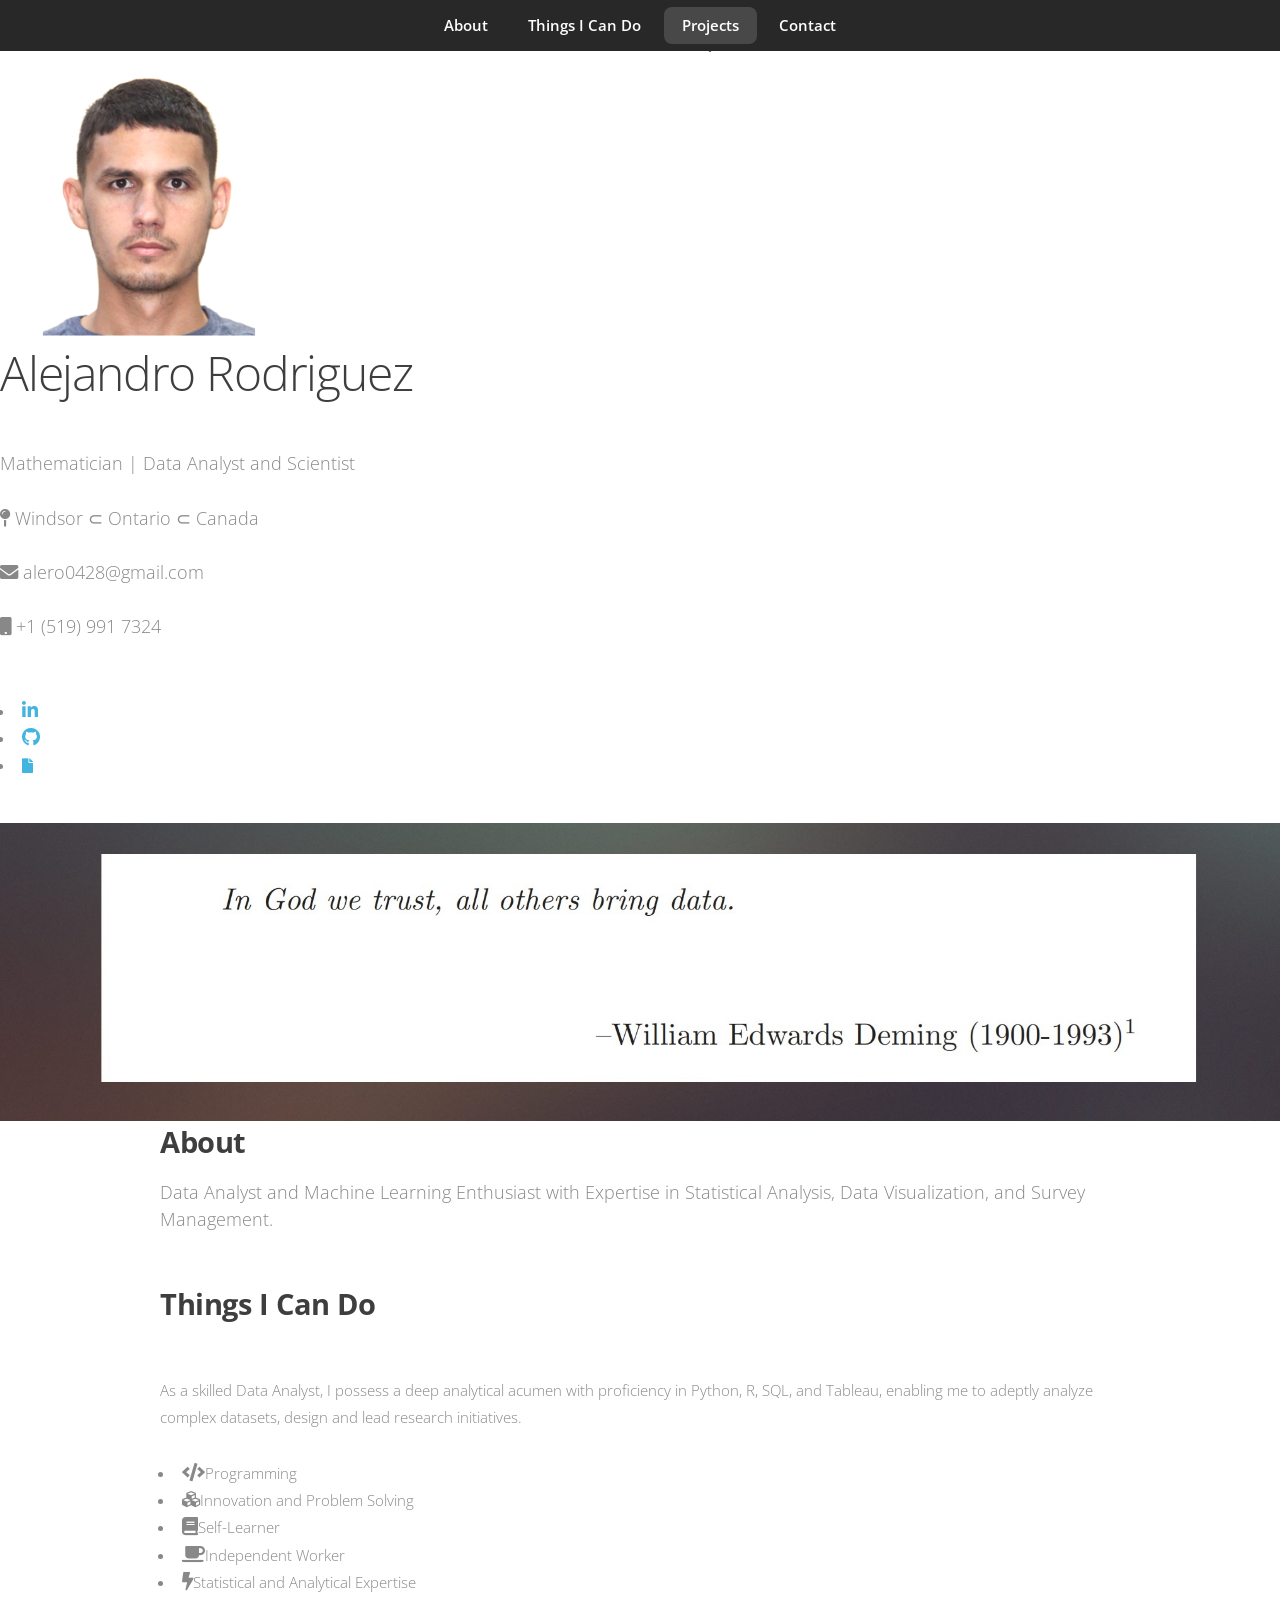
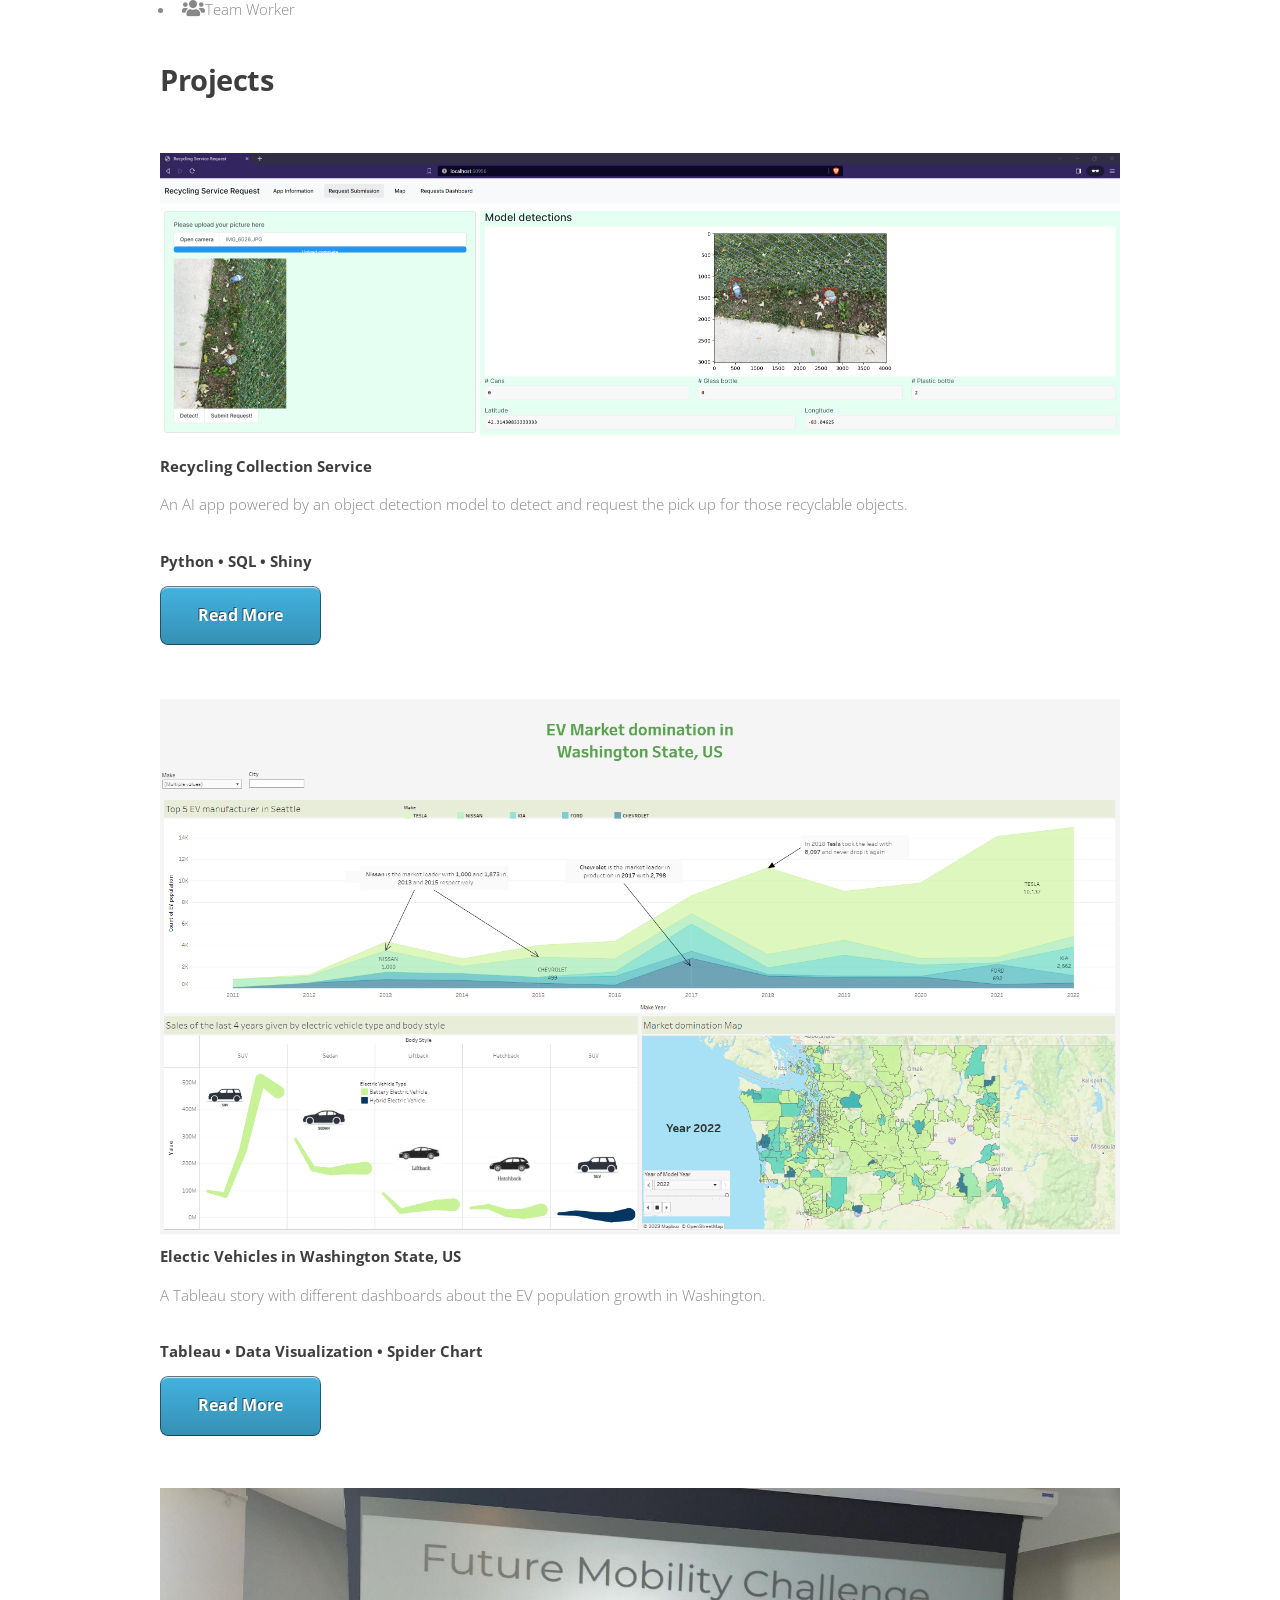
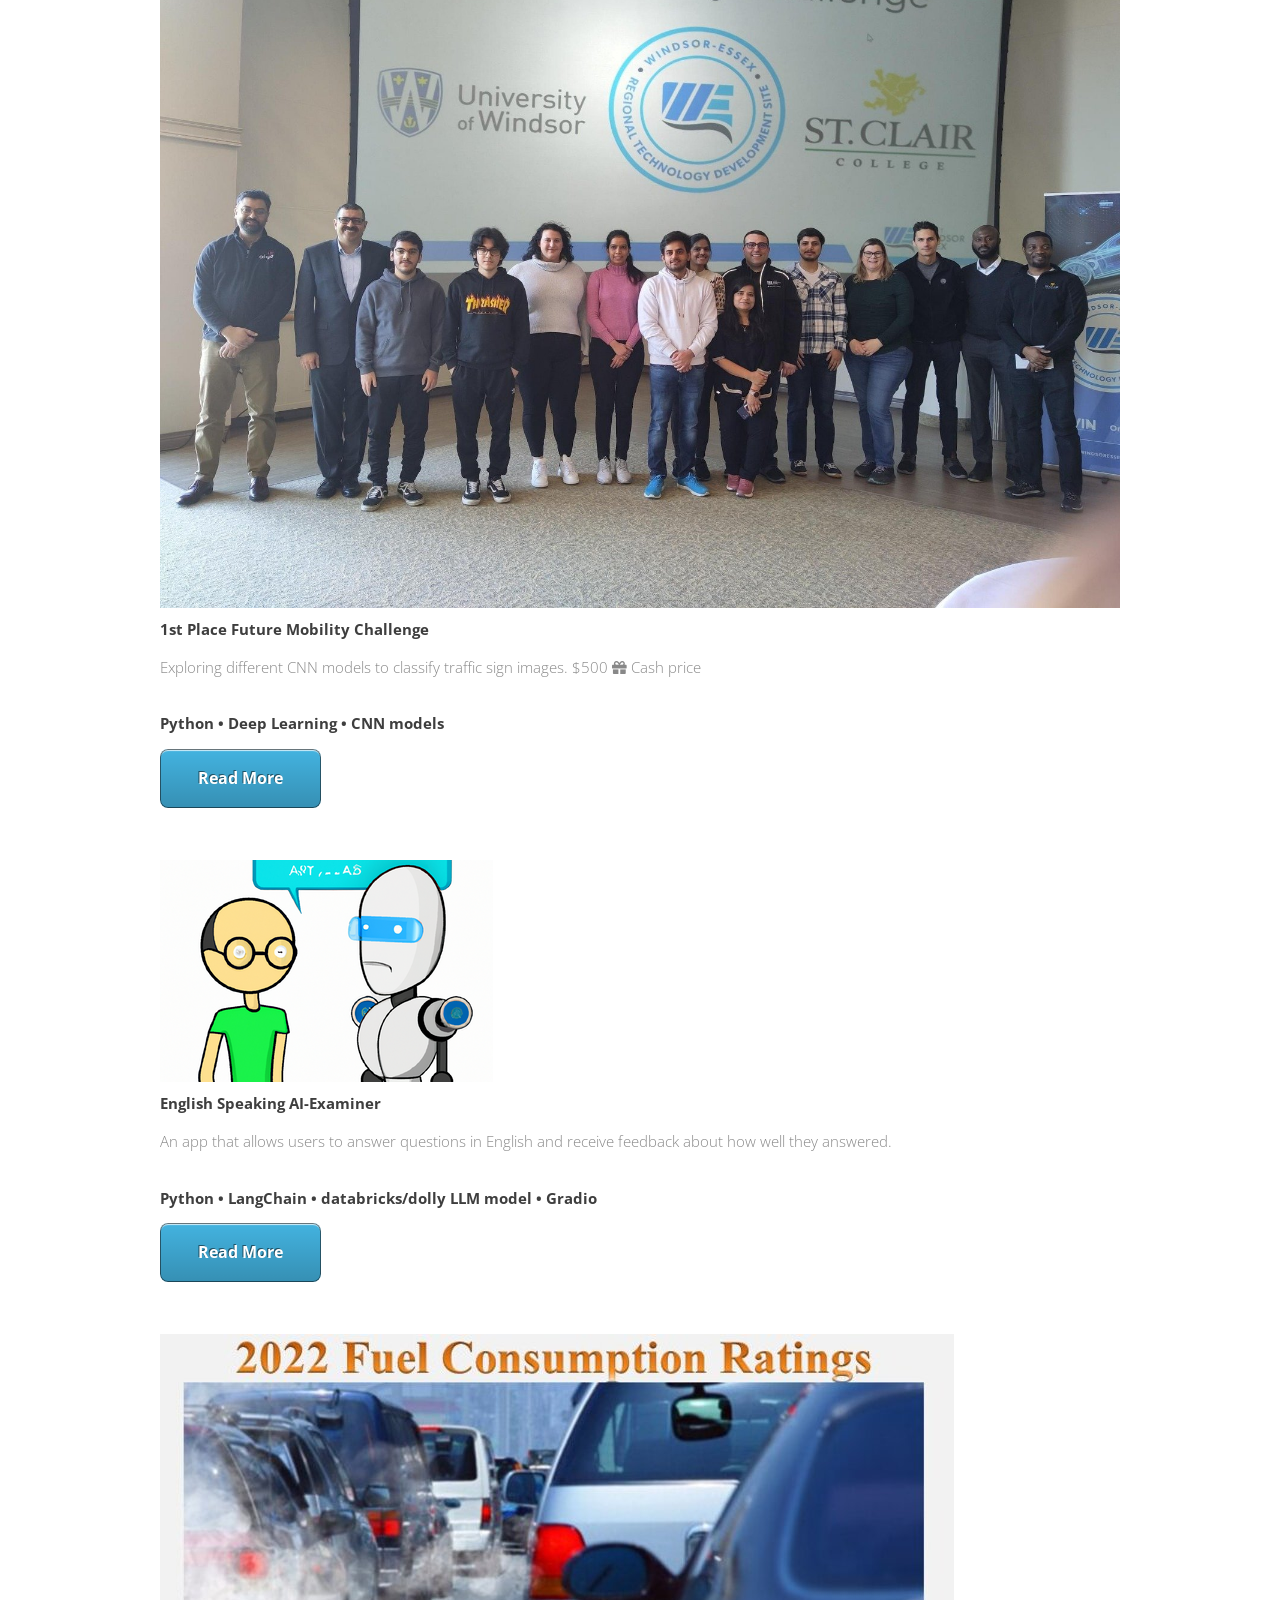
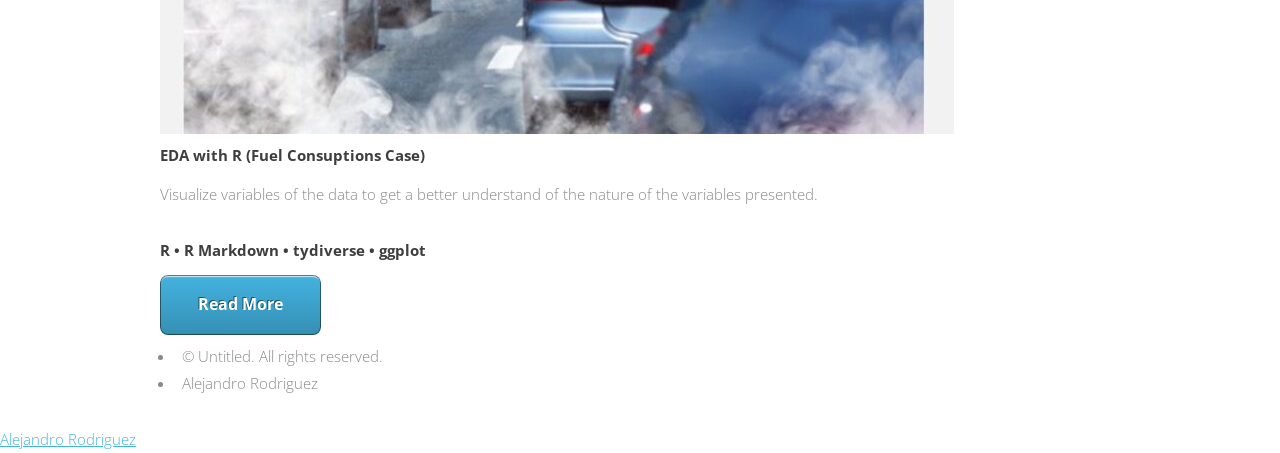
==== index.html @ 92535f0f "project description" ====
<!DOCTYPE HTML>
<!--
	Read Only by HTML5 UP
	html5up.net | @ajlkn
	Free for personal and commercial use under the CCA 3.0 license (html5up.net/license)
-->
<html>
	<head>
		<title>Alejandro Rodriguez Portfolio</title>
		<meta charset="utf-8" />
		<meta name="viewport" content="width=device-width, initial-scale=1, user-scalable=no" />
		<link rel="stylesheet" href="assets/css/main.css" />
	</head>
	<body class="is-preload">

		<!-- Header -->
			<section id="header">
				<header>
					<span class="image avatar"><img src="images/ARO.jpg" alt="" /></span>
					<h1 id="logo"><a href="#">Alejandro Rodriguez</a></h1>
					<p> <br >Mathematician | Data Analyst and Scientist<br /> </p>
					<p> <br > <i class="fa fa-map-pin" ></i> Windsor ⊂ Ontario ⊂ Canada<br /> </p>
					<p> <br > <i class="fa fa-envelope" ></i> alero0428@gmail.com<br /> </p>
					<p> <br > <i class="fa fa-mobile" ></i> +1 (519) 991 7324<br /> </p>
					



				</header>
				<nav id="nav">
					<ul>
						<li><a href="#one" class="active">About</a></li>
						<li><a href="#two">Things I Can Do</a></li>
						<li><a href="#three">Projects</a></li>
						<li><a href="#four">Contact</a></li>
					</ul>
				</nav>
				<footer>
					<ul class="icons">
						
						<li><a href="https://www.linkedin.com/in/alejandro-rodriguez-orama-3a2b24155/" target= "_blank" class="icon brands fa-linkedin-in"><span class="label">LinkedIn</span></a></li>
						<li><a href="https://github.com/arol9204" target= "_blank" class="icon brands fa-github"><span class="label">Github</span></a></li>
						<li><a href="images/Resume Alejandro Rodriguez.pdf" target= "_blank" class="fa fa-file"><span class="label"></span></a></li>
						
						
					</ul>
				</footer>
			</section>

		<!-- Wrapper -->
			<div id="wrapper">

				<!-- Main -->
					<div id="main">

						<!-- One -->
							<section id="one">
								<div class="image main" data-position="center">
									<img src="images/banner.jpg" alt="" />
								</div>
								<div class="container">
									<header class="major">
										<h2>About</h2>
										<p>Data Analyst and Machine Learning Enthusiast with Expertise in Statistical Analysis, Data Visualization, and Survey Management.</p>
									</header>
									
								</div>
							</section>

						<!-- Two -->
							<section id="two">
								<div class="container">
									<header class="major">
									<h2>Things I Can Do</h2>
									</header>
									<p>As a skilled Data Analyst, I possess a deep analytical acumen with proficiency in Python, R, SQL, and Tableau, enabling me to adeptly analyze complex datasets, design and lead research initiatives.</p>
									<ul class="feature-icons">
										<li class="icon solid fa-code">Programming</li>
										<li class="icon solid fa-cubes">Innovation and Problem Solving</li>
										<li class="icon solid fa-book">Self-Learner</li>
										<li class="icon solid fa-coffee">Independent Worker</li>
										<li class="icon solid fa-bolt">Statistical and Analytical Expertise</li>
										<li class="icon solid fa-users">Team Worker</li>
									</ul>
								</div>
							</section>

						<!-- Three -->
							<section id="three">
								<div class="container">
									<header class="major">
									<h2>Projects</h2>
									</header>


									<div class="features">
										
										<!-- Project 1 -->
										<article>
											<a href="#" class="image"><img src="images/UI Tab 1.png" alt="" /></a>
											<div class="inner">
												<h4><a href="project_details_rs.html"  target= "_blank">Recycling Collection Service</a></h4>
												<p>An AI app powered by an object detection model to detect and request the pick up for those recyclable objects.</p>
												<h5>Python • SQL • Shiny</h5>	
												
												<a href="project_details_rs.html" class="button primary">Read More</a>
											</div>
										</article>

										<!-- Project 2 -->
										<article>
											<a href="#" class="image"><img src="images/tableaustory.png" alt="" /></a>
											<div class="inner">
												<h4><a href="project_details_EV.html" target= "_blank"> Electic Vehicles in Washington State, US</a></h4>
												<p>A Tableau story with different dashboards about the EV population growth in Washington.</p>
												<h5>Tableau • Data Visualization • Spider Chart</h5>	
												<a href="project_details_EV.html" class="button primary">Read More</a>
											</div>
										</article>


										<!-- Project 3 -->
										<article>
											<a href="#" class="image"><img src="images/Future Mobility Challenge 2023.jpeg" alt="" /></a>
											<div class="inner">
												<h4><a href="project_details_CTS.html"  target= "_blank">1st Place Future Mobility Challenge</a></h4>
												<p>Exploring different CNN models to classify traffic sign images. $500 <i class="fa fa-gift"></i> Cash price  </p>
												<h5>Python • Deep Learning • CNN models</h5>	
												<a href="project_details_CTS.html" class="button primary">Read More</a>
											</div>
										</article>

										<!-- Project 4 -->
										<article>
											<a href="#" class="image"><img src="images/English Speaking AI-examiner.png" alt="" /></a>
											<div class="inner">
												<h4><a href="project_details_ESAI.html"  target= "_blank">English Speaking AI-Examiner</a></h4>
												<p>An app that allows users to answer questions in English and receive feedback about how well they answered.</p>
												<h5>Python • LangChain • databricks/dolly LLM model • Gradio</h5>	
												<a href="project_details_ESAI.html" class="button primary">Read More</a>
											</div>
										</article>

										<!-- Project 5 -->
										<article>
											<a href="#" class="image"><img src="images/Fuel_consumption_dataset-cover.jpg" alt="" /></a>
											<div class="inner">
												<h4><a href="Project1.html"  target= "_blank">EDA with R (Fuel Consuptions Case)</a></h4>
												<p>Visualize variables of the data to get a better understand of the nature of the variables presented.</p>
												<h5>R • R Markdown • tydiverse • ggplot</h5>	
												<a href="Project1.html" class="button primary">Read More</a>
											</div>
										</article>

									</div>
								</div>
							</section>




						<!-- Four -->
						<!--
							<section id="four">
								<div class="container">
									<h3>Contact Me</h3>
									<p>Integer eu ante ornare amet commetus vestibulum blandit integer in curae ac faucibus integer non. Adipiscing cubilia elementum integer. Integer eu ante ornare amet commetus.</p>
									<form method="post" action="#">
										<div class="row gtr-uniform">
											<div class="col-6 col-12-xsmall"><input type="text" name="name" id="name" placeholder="Name" /></div>
											<div class="col-6 col-12-xsmall"><input type="email" name="email" id="email" placeholder="Email" /></div>
											<div class="col-12"><input type="text" name="subject" id="subject" placeholder="Subject" /></div>
											<div class="col-12"><textarea name="message" id="message" placeholder="Message" rows="6"></textarea></div>
											<div class="col-12">
												<ul class="actions">
													<li><input type="submit" class="primary" value="Send Message" /></li>
													<li><input type="reset" value="Reset Form" /></li>
												</ul>
											</div>
										</div>
									</form>
								</div>
							</section>
						-->
						<!-- Five -->
						<!--
							<section id="five">
								<div class="container">
									<h3>Elements</h3>

									<section>
										<h4>Text</h4>
										<p>This is <b>bold</b> and this is <strong>strong</strong>. This is <i>italic</i> and this is <em>emphasized</em>.
										This is <sup>superscript</sup> text and this is <sub>subscript</sub> text.
										This is <u>underlined</u> and this is code: <code>for (;;) { ... }</code>. Finally, <a href="#">this is a link</a>.</p>
										<hr />
										<header>
											<h4>Heading with a Subtitle</h4>
											<p>Lorem ipsum dolor sit amet nullam id egestas urna aliquam</p>
										</header>
										<p>Nunc lacinia ante nunc ac lobortis. Interdum adipiscing gravida odio porttitor sem non mi integer non faucibus ornare mi ut ante amet placerat aliquet. Volutpat eu sed ante lacinia sapien lorem accumsan varius montes viverra nibh in adipiscing blandit tempus accumsan.</p>
										<header>
											<h5>Heading with a Subtitle</h5>
											<p>Lorem ipsum dolor sit amet nullam id egestas urna aliquam</p>
										</header>
										<p>Nunc lacinia ante nunc ac lobortis. Interdum adipiscing gravida odio porttitor sem non mi integer non faucibus ornare mi ut ante amet placerat aliquet. Volutpat eu sed ante lacinia sapien lorem accumsan varius montes viverra nibh in adipiscing blandit tempus accumsan.</p>
										<hr />
										<h2>Heading Level 2</h2>
										<h3>Heading Level 3</h3>
										<h4>Heading Level 4</h4>
										<h5>Heading Level 5</h5>
										<h6>Heading Level 6</h6>
										<hr />
										<h5>Blockquote</h5>
										<blockquote>Fringilla nisl. Donec accumsan interdum nisi, quis tincidunt felis sagittis eget tempus euismod. Vestibulum ante ipsum primis in faucibus vestibulum. Blandit adipiscing eu felis iaculis volutpat ac adipiscing accumsan faucibus. Vestibulum ante ipsum primis in faucibus lorem ipsum dolor sit amet nullam adipiscing eu felis.</blockquote>
										<h5>Preformatted</h5>
										<pre><code>i = 0;

while (!deck.isInOrder()) {
    print 'Iteration ' + i;
    deck.shuffle();
    i++;
}

print 'It took ' + i + ' iterations to sort the deck.';</code></pre>
									</section>

									<section>
										<h4>Lists</h4>
										<div class="row">
											<div class="col-6 col-12-xsmall">
												<h5>Unordered</h5>
												<ul>
													<li>Dolor pulvinar etiam magna etiam.</li>
													<li>Sagittis adipiscing lorem eleifend.</li>
													<li>Felis enim feugiat dolore viverra.</li>
												</ul>
												<h5>Alternate</h5>
												<ul class="alt">
													<li>Dolor pulvinar etiam magna etiam.</li>
													<li>Sagittis adipiscing lorem eleifend.</li>
													<li>Felis enim feugiat dolore viverra.</li>
												</ul>
											</div>
											<div class="col-6 col-12-xsmall">
												<h5>Ordered</h5>
												<ol>
													<li>Dolor pulvinar etiam magna etiam.</li>
													<li>Etiam vel felis at lorem sed viverra.</li>
													<li>Felis enim feugiat dolore viverra.</li>
													<li>Dolor pulvinar etiam magna etiam.</li>
													<li>Etiam vel felis at lorem sed viverra.</li>
													<li>Felis enim feugiat dolore viverra.</li>
												</ol>
												<h5>Icons</h5>
												<ul class="icons">
													<li><a href="#" class="icon brands fa-twitter"><span class="label">Twitter</span></a></li>
													<li><a href="#" class="icon brands fa-facebook-f"><span class="label">Facebook</span></a></li>
													<li><a href="#" class="icon brands fa-instagram"><span class="label">Instagram</span></a></li>
													<li><a href="#" class="icon brands fa-github"><span class="label">Github</span></a></li>
													<li><a href="#" class="icon brands fa-dribbble"><span class="label">Dribbble</span></a></li>
													<li><a href="#" class="icon brands fa-tumblr"><span class="label">Tumblr</span></a></li>
												</ul>
											</div>
										</div>
										<h5>Actions</h5>
										<ul class="actions">
											<li><a href="#" class="button primary">Default</a></li>
											<li><a href="#" class="button">Default</a></li>
											<li><a href="#" class="button alt">Default</a></li>
										</ul>
										<ul class="actions small">
											<li><a href="#" class="button primary small">Small</a></li>
											<li><a href="#" class="button small">Small</a></li>
											<li><a href="#" class="button alt small">Small</a></li>
										</ul>
										<div class="row">
											<div class="col-3 col-6-medium col-12-xsmall">
												<ul class="actions stacked">
													<li><a href="#" class="button primary">Default</a></li>
													<li><a href="#" class="button">Default</a></li>
													<li><a href="#" class="button alt">Default</a></li>
												</ul>
											</div>
											<div class="col-3 col-6 col-12-xsmall">
												<ul class="actions stacked">
													<li><a href="#" class="button primary small">Small</a></li>
													<li><a href="#" class="button small">Small</a></li>
													<li><a href="#" class="button alt small">Small</a></li>
												</ul>
											</div>
											<div class="col-3 col-6-medium col-12-xsmall">
												<ul class="actions stacked">
													<li><a href="#" class="button primary fit">Default</a></li>
													<li><a href="#" class="button fit">Default</a></li>
													<li><a href="#" class="button alt fit">Default</a></li>
												</ul>
											</div>
											<div class="col-3 col-6-medium col-12-xsmall">
												<ul class="actions stacked">
													<li><a href="#" class="button primary small fit">Small</a></li>
													<li><a href="#" class="button small fit">Small</a></li>
													<li><a href="#" class="button alt small fit">Small</a></li>
												</ul>
											</div>
										</div>
									</section>

									<section>
										<h4>Table</h4>
										<h5>Default</h5>
										<div class="table-wrapper">
											<table>
												<thead>
													<tr>
														<th>Name</th>
														<th>Description</th>
														<th>Price</th>
													</tr>
												</thead>
												<tbody>
													<tr>
														<td>Item One</td>
														<td>Ante turpis integer aliquet porttitor.</td>
														<td>29.99</td>
													</tr>
													<tr>
														<td>Item Two</td>
														<td>Vis ac commodo adipiscing arcu aliquet.</td>
														<td>19.99</td>
													</tr>
													<tr>
														<td>Item Three</td>
														<td> Morbi faucibus arcu accumsan lorem.</td>
														<td>29.99</td>
													</tr>
													<tr>
														<td>Item Four</td>
														<td>Vitae integer tempus condimentum.</td>
														<td>19.99</td>
													</tr>
													<tr>
														<td>Item Five</td>
														<td>Ante turpis integer aliquet porttitor.</td>
														<td>29.99</td>
													</tr>
												</tbody>
												<tfoot>
													<tr>
														<td colspan="2"></td>
														<td>100.00</td>
													</tr>
												</tfoot>
											</table>
										</div>

										<h5>Alternate</h5>
										<div class="table-wrapper">
											<table class="alt">
												<thead>
													<tr>
														<th>Name</th>
														<th>Description</th>
														<th>Price</th>
													</tr>
												</thead>
												<tbody>
													<tr>
														<td>Item One</td>
														<td>Ante turpis integer aliquet porttitor.</td>
														<td>29.99</td>
													</tr>
													<tr>
														<td>Item Two</td>
														<td>Vis ac commodo adipiscing arcu aliquet.</td>
														<td>19.99</td>
													</tr>
													<tr>
														<td>Item Three</td>
														<td> Morbi faucibus arcu accumsan lorem.</td>
														<td>29.99</td>
													</tr>
													<tr>
														<td>Item Four</td>
														<td>Vitae integer tempus condimentum.</td>
														<td>19.99</td>
													</tr>
													<tr>
														<td>Item Five</td>
														<td>Ante turpis integer aliquet porttitor.</td>
														<td>29.99</td>
													</tr>
												</tbody>
												<tfoot>
													<tr>
														<td colspan="2"></td>
														<td>100.00</td>
													</tr>
												</tfoot>
											</table>
										</div>
									</section>

									<section>
										<h4>Buttons</h4>
										<ul class="actions">
											<li><a href="#" class="button primary">Primary</a></li>
											<li><a href="#" class="button">Default</a></li>
											<li><a href="#" class="button alt">Alternate</a></li>
										</ul>
										<ul class="actions">
											<li><a href="#" class="button primary large">Large</a></li>
											<li><a href="#" class="button">Default</a></li>
											<li><a href="#" class="button alt small">Small</a></li>
										</ul>
										<ul class="actions fit">
											<li><a href="#" class="button primary fit">Fit</a></li>
											<li><a href="#" class="button fit">Fit</a></li>
											<li><a href="#" class="button alt fit">Fit</a></li>
										</ul>
										<ul class="actions fit small">
											<li><a href="#" class="button primary fit small">Fit + Small</a></li>
											<li><a href="#" class="button fit small">Fit + Small</a></li>
											<li><a href="#" class="button alt fit small">Fit + Small</a></li>
										</ul>
										<ul class="actions">
											<li><a href="#" class="button primary icon solid fa-download">Icon</a></li>
											<li><a href="#" class="button icon solid fa-download">Icon</a></li>
											<li><a href="#" class="button alt icon solid fa-check">Icon</a></li>
										</ul>
										<ul class="actions">
											<li><span class="button primary disabled">Primary</span></li>
											<li><span class="button disabled">Default</span></li>
											<li><span class="button alt disabled">Alternate</span></li>
										</ul>
									</section>

									<section>
										<h4>Form</h4>
										<form method="post" action="#">
											<div class="row gtr-uniform">
												<div class="col-6 col-12-xsmall">
													<input type="text" name="demo-name" id="demo-name" value="" placeholder="Name" />
												</div>
												<div class="col-6 col-12-xsmall">
													<input type="email" name="demo-email" id="demo-email" value="" placeholder="Email" />
												</div>
												<div class="col-12">
													<select name="demo-category" id="demo-category">
														<option value="">- Category -</option>
														<option value="1">Manufacturing</option>
														<option value="1">Shipping</option>
														<option value="1">Administration</option>
														<option value="1">Human Resources</option>
													</select>
												</div>
												<div class="col-4 col-12-medium">
													<input type="radio" id="demo-priority-low" name="demo-priority" checked>
													<label for="demo-priority-low">Low Priority</label>
												</div>
												<div class="col-4 col-12-medium">
													<input type="radio" id="demo-priority-normal" name="demo-priority">
													<label for="demo-priority-normal">Normal Priority</label>
												</div>
												<div class="col-4 col-12-medium">
													<input type="radio" id="demo-priority-high" name="demo-priority">
													<label for="demo-priority-high">High Priority</label>
												</div>
												<div class="col-6 col-12-medium">
													<input type="checkbox" id="demo-copy" name="demo-copy">
													<label for="demo-copy">Email me a copy of this message</label>
												</div>
												<div class="col-6 col-12-medium">
													<input type="checkbox" id="demo-human" name="demo-human" checked>
													<label for="demo-human">I am a human and not a robot</label>
												</div>
												<div class="col-12">
													<textarea name="demo-message" id="demo-message" placeholder="Enter your message" rows="6"></textarea>
												</div>
												<div class="col-12">
													<ul class="actions">
														<li><input type="submit" value="Send Message" /></li>
														<li><input type="reset" value="Reset" class="alt" /></li>
													</ul>
												</div>
											</div>
										</form>
									</section>

									<section>
										<h4>Image</h4>
										<h5>Fit</h5>
										<span class="image fit"><img src="images/banner.jpg" alt="" /></span>
										<div class="box alt">
											<div class="row gtr-50 gtr-uniform">
												<div class="col-4"><span class="image fit"><img src="images/pic01.jpg" alt="" /></span></div>
												<div class="col-4"><span class="image fit"><img src="images/pic02.jpg" alt="" /></span></div>
												<div class="col-4"><span class="image fit"><img src="images/pic03.jpg" alt="" /></span></div>
												<div class="col-4"><span class="image fit"><img src="images/pic02.jpg" alt="" /></span></div>
												<div class="col-4"><span class="image fit"><img src="images/pic03.jpg" alt="" /></span></div>
												<div class="col-4"><span class="image fit"><img src="images/pic01.jpg" alt="" /></span></div>
												<div class="col-4"><span class="image fit"><img src="images/pic03.jpg" alt="" /></span></div>
												<div class="col-4"><span class="image fit"><img src="images/pic01.jpg" alt="" /></span></div>
												<div class="col-4"><span class="image fit"><img src="images/pic02.jpg" alt="" /></span></div>
											</div>
										</div>
										<h5>Left &amp; Right</h5>
										<p><span class="image left"><img src="images/avatar.jpg" alt="" /></span>Fringilla nisl. Donec accumsan interdum nisi, quis tincidunt felis sagittis eget. tempus euismod. Vestibulum ante ipsum primis in faucibus vestibulum. Blandit adipiscing eu felis iaculis volutpat ac adipiscing accumsan eu faucibus. Integer ac pellentesque praesent tincidunt felis sagittis eget. tempus euismod. Vestibulum ante ipsum primis in faucibus vestibulum. Blandit adipiscing eu felis iaculis volutpat ac adipiscing accumsan eu faucibus. Integer ac pellentesque praesent. Donec accumsan interdum nisi, quis tincidunt felis sagittis eget. tempus euismod. Vestibulum ante ipsum primis in faucibus vestibulum. Blandit adipiscing eu felis iaculis volutpat ac adipiscing accumsan eu faucibus. Integer ac pellentesque praesent tincidunt felis sagittis eget. tempus euismod. Vestibulum ante ipsum primis in faucibus vestibulum. Blandit adipiscing eu felis iaculis volutpat ac adipiscing accumsan eu faucibus. Integer ac pellentesque praesent.</p>
										<p><span class="image right"><img src="images/avatar.jpg" alt="" /></span>Fringilla nisl. Donec accumsan interdum nisi, quis tincidunt felis sagittis eget. tempus euismod. Vestibulum ante ipsum primis in faucibus vestibulum. Blandit adipiscing eu felis iaculis volutpat ac adipiscing accumsan eu faucibus. Integer ac pellentesque praesent tincidunt felis sagittis eget. tempus euismod. Vestibulum ante ipsum primis in faucibus vestibulum. Blandit adipiscing eu felis iaculis volutpat ac adipiscing accumsan eu faucibus. Integer ac pellentesque praesent. Donec accumsan interdum nisi, quis tincidunt felis sagittis eget. tempus euismod. Vestibulum ante ipsum primis in faucibus vestibulum. Blandit adipiscing eu felis iaculis volutpat ac adipiscing accumsan eu faucibus. Integer ac pellentesque praesent tincidunt felis sagittis eget. tempus euismod. Vestibulum ante ipsum primis in faucibus vestibulum. Blandit adipiscing eu felis iaculis volutpat ac adipiscing accumsan eu faucibus. Integer ac pellentesque praesent.</p>
									</section>

								</div>
							</section>
						-->

					</div>

				<!-- Footer -->
					<section id="footer">
						<div class="container">
							<ul class="copyright">
								<li>&copy; Untitled. All rights reserved.</li><li>Alejandro Rodriguez</li>
							</ul>
						</div>
					</section>

			</div>

		<!-- Scripts -->
			<script src="assets/js/jquery.min.js"></script>
			<script src="assets/js/jquery.scrollex.min.js"></script>
			<script src="assets/js/jquery.scrolly.min.js"></script>
			<script src="assets/js/browser.min.js"></script>
			<script src="assets/js/breakpoints.min.js"></script>
			<script src="assets/js/util.js"></script>
			<script src="assets/js/main.js"></script>

	</body>
</html>
---- assets/css/main.css ----
@import url("https://fonts.googleapis.com/css?family=Open+Sans:300,300italic,600,600italic,700");
@import url("fontawesome-all.min.css");

/*
	Miniport by HTML5 UP
	html5up.net | @ajlkn
	Free for personal and commercial use under the CCA 3.0 license (html5up.net/license)
*/

html, body, div, span, applet, object,
iframe, h1, h2, h3, h4, h5, h6, p, blockquote,
pre, a, abbr, acronym, address, big, cite,
code, del, dfn, em, img, ins, kbd, q, s, samp,
small, strike, strong, sub, sup, tt, var, b,
u, i, center, dl, dt, dd, ol, ul, li, fieldset,
form, label, legend, table, caption, tbody,
tfoot, thead, tr, th, td, article, aside,
canvas, details, embed, figure, figcaption,
footer, header, hgroup, menu, nav, output, ruby,
section, summary, time, mark, audio, video {
	margin: 0;
	padding: 0;
	border: 0;
	font-size: 100%;
	font: inherit;
	vertical-align: baseline;}

article, aside, details, figcaption, figure,
footer, header, hgroup, menu, nav, section {
	display: block;}

body {
	line-height: 1;
}

ol, ul {
	list-style: none;
}

blockquote, q {
	quotes: none;
}

	blockquote:before, blockquote:after, q:before, q:after {
		content: '';
		content: none;
	}

table {
	border-collapse: collapse;
	border-spacing: 0;
}

body {
	-webkit-text-size-adjust: none;
}

mark {
	background-color: transparent;
	color: inherit;
}

input::-moz-focus-inner {
	border: 0;
	padding: 0;
}

input, select, textarea {
	-moz-appearance: none;
	-webkit-appearance: none;
	-ms-appearance: none;
	appearance: none;
}

/* Basic */

	html {
		box-sizing: border-box;
	}

	*, *:before, *:after {
		box-sizing: inherit;
	}

	body {
		padding-top: 3.5em;
	}

		body.is-preload *, body.is-preload *:before, body.is-preload *:after {
			-moz-animation: none !important;
			-webkit-animation: none !important;
			-ms-animation: none !important;
			animation: none !important;
			-moz-transition: none !important;
			-webkit-transition: none !important;
			-ms-transition: none !important;
			transition: none !important;
		}

	body, input, textarea, select {
		font-family: 'Open Sans', sans-serif;
		line-height: 1.85em;
		color: #888;
		font-weight: 300;
		font-size: 13pt;
	}

	a {
		-moz-transition: color .2s ease-in-out;
		-webkit-transition: color .2s ease-in-out;
		-ms-transition: color .2s ease-in-out;
		transition: color .2s ease-in-out;
		color: #43B3E0;
		text-decoration: underline;
	}

		a:hover {
			color: #43bff0 !important;
		}

		a img {
			border: 0;
		}

	b, strong {
		font-weight: 600;
		color: #3e3e3e;
	}

	i, em {
		font-style: italic;
	}

	sub {
		position: relative;
		top: 0.5em;
		font-size: 0.8em;
	}

	sup {
		position: relative;
		top: -0.5em;
		font-size: 0.8em;
	}

	blockquote {
		border-left: solid 0.75em #eee;
		padding: 1em 0 1em 1.5em;
		font-style: italic;
	}

	h1, h2, h3, h4, h5, h6 {
		color: #3e3e3e;
		margin: 0 0 0.75em 0;
	}

	h1 a, h2 a, h3 a, h4 a, h5 a, h6 a {
		text-decoration: none;
		color: inherit;
	}

	h2, h3, h4, h5, h6 {
		font-weight: 700;
	}

	h1 {
		font-size: 3.25em;
		letter-spacing: -0.025em;
		font-weight: 300;
	}

		h1 strong {
			font-weight: 700;
		}

	h2 {
		font-size: 2em;
		letter-spacing: -0.015em;
	}

	h3 {
		font-size: 1.5em;
		letter-spacing: -0.015em;
	}

	em, i {
		font-style: italic;
	}

	br.clear {
		clear: both;
	}

	hr {
		border: 0;
		border-top: solid 1px #444;
		border-top-color: rgba(0, 0, 0, 0.35);
		box-shadow: 0px 1px 0px 0px rgba(255, 255, 255, 0.1);
		height: 1px;
		margin: 3em 0;
	}

	p, ul, ol, dl, table {
		margin-bottom: 2em;
	}

	header {
		margin: 0 0 3em 0;
	}

		header > p {
			font-size: 1.25em;
			margin: 0;
		}

	footer {
		margin: 3em 0 0 0;
	}

		footer > p {
			font-size: 1.25em;
		}

/* Container */

	.container {
		margin: 0 auto;
		max-width: calc(100% - 50px);
		width: 1200px;
	}

		.container.medium {
			width: 900px;
		}

		@media screen and (max-width: 1680px) {

			.container {
				width: 1200px;
			}

				.container.medium {
					width: 900px;
				}

		}

		@media screen and (max-width: 1280px) {

			.container {
				width: 960px;
			}

				.container.medium {
					width: 720px;
				}

		}

		@media screen and (max-width: 980px) {

			.container {
				width: 100%;
			}

				.container.medium {
					width: 75%;
				}

		}

		@media screen and (max-width: 736px) {

			.container {
				width: 100%;
				max-width: calc(100% - 30px);
			}

				.container.medium {
					width: 100%;
				}

		}

/* Row */

	.row {
		display: flex;
		flex-wrap: wrap;
		box-sizing: border-box;
		align-items: stretch;
	}

		.row > * {
			box-sizing: border-box;
		}

		.row.gtr-uniform > * > :last-child {
			margin-bottom: 0;
		}

		.row.aln-left {
			justify-content: flex-start;
		}

		.row.aln-center {
			justify-content: center;
		}

		.row.aln-right {
			justify-content: flex-end;
		}

		.row.aln-top {
			align-items: flex-start;
		}

		.row.aln-middle {
			align-items: center;
		}

		.row.aln-bottom {
			align-items: flex-end;
		}

		.row > .imp {
			order: -1;
		}

		.row > .col-1 {
			width: 8.33333%;
		}

		.row > .off-1 {
			margin-left: 8.33333%;
		}

		.row > .col-2 {
			width: 16.66667%;
		}

		.row > .off-2 {
			margin-left: 16.66667%;
		}

		.row > .col-3 {
			width: 25%;
		}

		.row > .off-3 {
			margin-left: 25%;
		}

		.row > .col-4 {
			width: 33.33333%;
		}

		.row > .off-4 {
			margin-left: 33.33333%;
		}

		.row > .col-5 {
			width: 41.66667%;
		}

		.row > .off-5 {
			margin-left: 41.66667%;
		}

		.row > .col-6 {
			width: 50%;
		}

		.row > .off-6 {
			margin-left: 50%;
		}

		.row > .col-7 {
			width: 58.33333%;
		}

		.row > .off-7 {
			margin-left: 58.33333%;
		}

		.row > .col-8 {
			width: 66.66667%;
		}

		.row > .off-8 {
			margin-left: 66.66667%;
		}

		.row > .col-9 {
			width: 75%;
		}

		.row > .off-9 {
			margin-left: 75%;
		}

		.row > .col-10 {
			width: 83.33333%;
		}

		.row > .off-10 {
			margin-left: 83.33333%;
		}

		.row > .col-11 {
			width: 91.66667%;
		}

		.row > .off-11 {
			margin-left: 91.66667%;
		}

		.row > .col-12 {
			width: 100%;
		}

		.row > .off-12 {
			margin-left: 100%;
		}

		.row.gtr-0 {
			margin-top: 0px;
			margin-left: 0px;
		}

			.row.gtr-0 > * {
				padding: 0px 0 0 0px;
			}

			.row.gtr-0.gtr-uniform {
				margin-top: 0px;
			}

				.row.gtr-0.gtr-uniform > * {
					padding-top: 0px;
				}

		.row.gtr-25 {
			margin-top: -6.25px;
			margin-left: -6.25px;
		}

			.row.gtr-25 > * {
				padding: 6.25px 0 0 6.25px;
			}

			.row.gtr-25.gtr-uniform {
				margin-top: -6.25px;
			}

				.row.gtr-25.gtr-uniform > * {
					padding-top: 6.25px;
				}

		.row.gtr-50 {
			margin-top: -12.5px;
			margin-left: -12.5px;
		}

			.row.gtr-50 > * {
				padding: 12.5px 0 0 12.5px;
			}

			.row.gtr-50.gtr-uniform {
				margin-top: -12.5px;
			}

				.row.gtr-50.gtr-uniform > * {
					padding-top: 12.5px;
				}

		.row {
			margin-top: -25px;
			margin-left: -25px;
		}

			.row > * {
				padding: 25px 0 0 25px;
			}

			.row.gtr-uniform {
				margin-top: -25px;
			}

				.row.gtr-uniform > * {
					padding-top: 25px;
				}

		.row.gtr-150 {
			margin-top: -37.5px;
			margin-left: -37.5px;
		}

			.row.gtr-150 > * {
				padding: 37.5px 0 0 37.5px;
			}

			.row.gtr-150.gtr-uniform {
				margin-top: -37.5px;
			}

				.row.gtr-150.gtr-uniform > * {
					padding-top: 37.5px;
				}

		.row.gtr-200 {
			margin-top: -50px;
			margin-left: -50px;
		}

			.row.gtr-200 > * {
				padding: 50px 0 0 50px;
			}

			.row.gtr-200.gtr-uniform {
				margin-top: -50px;
			}

				.row.gtr-200.gtr-uniform > * {
					padding-top: 50px;
				}

		@media screen and (max-width: 1680px) {

			.row {
				display: flex;
				flex-wrap: wrap;
				box-sizing: border-box;
				align-items: stretch;
			}

				.row > * {
					box-sizing: border-box;
				}

				.row.gtr-uniform > * > :last-child {
					margin-bottom: 0;
				}

				.row.aln-left {
					justify-content: flex-start;
				}

				.row.aln-center {
					justify-content: center;
				}

				.row.aln-right {
					justify-content: flex-end;
				}

				.row.aln-top {
					align-items: flex-start;
				}

				.row.aln-middle {
					align-items: center;
				}

				.row.aln-bottom {
					align-items: flex-end;
				}

				.row > .imp-xlarge {
					order: -1;
				}

				.row > .col-1-xlarge {
					width: 8.33333%;
				}

				.row > .off-1-xlarge {
					margin-left: 8.33333%;
				}

				.row > .col-2-xlarge {
					width: 16.66667%;
				}

				.row > .off-2-xlarge {
					margin-left: 16.66667%;
				}

				.row > .col-3-xlarge {
					width: 25%;
				}

				.row > .off-3-xlarge {
					margin-left: 25%;
				}

				.row > .col-4-xlarge {
					width: 33.33333%;
				}

				.row > .off-4-xlarge {
					margin-left: 33.33333%;
				}

				.row > .col-5-xlarge {
					width: 41.66667%;
				}

				.row > .off-5-xlarge {
					margin-left: 41.66667%;
				}

				.row > .col-6-xlarge {
					width: 50%;
				}

				.row > .off-6-xlarge {
					margin-left: 50%;
				}

				.row > .col-7-xlarge {
					width: 58.33333%;
				}

				.row > .off-7-xlarge {
					margin-left: 58.33333%;
				}

				.row > .col-8-xlarge {
					width: 66.66667%;
				}

				.row > .off-8-xlarge {
					margin-left: 66.66667%;
				}

				.row > .col-9-xlarge {
					width: 75%;
				}

				.row > .off-9-xlarge {
					margin-left: 75%;
				}

				.row > .col-10-xlarge {
					width: 83.33333%;
				}

				.row > .off-10-xlarge {
					margin-left: 83.33333%;
				}

				.row > .col-11-xlarge {
					width: 91.66667%;
				}

				.row > .off-11-xlarge {
					margin-left: 91.66667%;
				}

				.row > .col-12-xlarge {
					width: 100%;
				}

				.row > .off-12-xlarge {
					margin-left: 100%;
				}

				.row.gtr-0 {
					margin-top: 0px;
					margin-left: 0px;
				}

					.row.gtr-0 > * {
						padding: 0px 0 0 0px;
					}

					.row.gtr-0.gtr-uniform {
						margin-top: 0px;
					}

						.row.gtr-0.gtr-uniform > * {
							padding-top: 0px;
						}

				.row.gtr-25 {
					margin-top: -6.25px;
					margin-left: -6.25px;
				}

					.row.gtr-25 > * {
						padding: 6.25px 0 0 6.25px;
					}

					.row.gtr-25.gtr-uniform {
						margin-top: -6.25px;
					}

						.row.gtr-25.gtr-uniform > * {
							padding-top: 6.25px;
						}

				.row.gtr-50 {
					margin-top: -12.5px;
					margin-left: -12.5px;
				}

					.row.gtr-50 > * {
						padding: 12.5px 0 0 12.5px;
					}

					.row.gtr-50.gtr-uniform {
						margin-top: -12.5px;
					}

						.row.gtr-50.gtr-uniform > * {
							padding-top: 12.5px;
						}

				.row {
					margin-top: -25px;
					margin-left: -25px;
				}

					.row > * {
						padding: 25px 0 0 25px;
					}

					.row.gtr-uniform {
						margin-top: -25px;
					}

						.row.gtr-uniform > * {
							padding-top: 25px;
						}

				.row.gtr-150 {
					margin-top: -37.5px;
					margin-left: -37.5px;
				}

					.row.gtr-150 > * {
						padding: 37.5px 0 0 37.5px;
					}

					.row.gtr-150.gtr-uniform {
						margin-top: -37.5px;
					}

						.row.gtr-150.gtr-uniform > * {
							padding-top: 37.5px;
						}

				.row.gtr-200 {
					margin-top: -50px;
					margin-left: -50px;
				}

					.row.gtr-200 > * {
						padding: 50px 0 0 50px;
					}

					.row.gtr-200.gtr-uniform {
						margin-top: -50px;
					}

						.row.gtr-200.gtr-uniform > * {
							padding-top: 50px;
						}

		}

		@media screen and (max-width: 1280px) {

			.row {
				display: flex;
				flex-wrap: wrap;
				box-sizing: border-box;
				align-items: stretch;
			}

				.row > * {
					box-sizing: border-box;
				}

				.row.gtr-uniform > * > :last-child {
					margin-bottom: 0;
				}

				.row.aln-left {
					justify-content: flex-start;
				}

				.row.aln-center {
					justify-content: center;
				}

				.row.aln-right {
					justify-content: flex-end;
				}

				.row.aln-top {
					align-items: flex-start;
				}

				.row.aln-middle {
					align-items: center;
				}

				.row.aln-bottom {
					align-items: flex-end;
				}

				.row > .imp-large {
					order: -1;
				}

				.row > .col-1-large {
					width: 8.33333%;
				}

				.row > .off-1-large {
					margin-left: 8.33333%;
				}

				.row > .col-2-large {
					width: 16.66667%;
				}

				.row > .off-2-large {
					margin-left: 16.66667%;
				}

				.row > .col-3-large {
					width: 25%;
				}

				.row > .off-3-large {
					margin-left: 25%;
				}

				.row > .col-4-large {
					width: 33.33333%;
				}

				.row > .off-4-large {
					margin-left: 33.33333%;
				}

				.row > .col-5-large {
					width: 41.66667%;
				}

				.row > .off-5-large {
					margin-left: 41.66667%;
				}

				.row > .col-6-large {
					width: 50%;
				}

				.row > .off-6-large {
					margin-left: 50%;
				}

				.row > .col-7-large {
					width: 58.33333%;
				}

				.row > .off-7-large {
					margin-left: 58.33333%;
				}

				.row > .col-8-large {
					width: 66.66667%;
				}

				.row > .off-8-large {
					margin-left: 66.66667%;
				}

				.row > .col-9-large {
					width: 75%;
				}

				.row > .off-9-large {
					margin-left: 75%;
				}

				.row > .col-10-large {
					width: 83.33333%;
				}

				.row > .off-10-large {
					margin-left: 83.33333%;
				}

				.row > .col-11-large {
					width: 91.66667%;
				}

				.row > .off-11-large {
					margin-left: 91.66667%;
				}

				.row > .col-12-large {
					width: 100%;
				}

				.row > .off-12-large {
					margin-left: 100%;
				}

				.row.gtr-0 {
					margin-top: 0px;
					margin-left: 0px;
				}

					.row.gtr-0 > * {
						padding: 0px 0 0 0px;
					}

					.row.gtr-0.gtr-uniform {
						margin-top: 0px;
					}

						.row.gtr-0.gtr-uniform > * {
							padding-top: 0px;
						}

				.row.gtr-25 {
					margin-top: -6.25px;
					margin-left: -6.25px;
				}

					.row.gtr-25 > * {
						padding: 6.25px 0 0 6.25px;
					}

					.row.gtr-25.gtr-uniform {
						margin-top: -6.25px;
					}

						.row.gtr-25.gtr-uniform > * {
							padding-top: 6.25px;
						}

				.row.gtr-50 {
					margin-top: -12.5px;
					margin-left: -12.5px;
				}

					.row.gtr-50 > * {
						padding: 12.5px 0 0 12.5px;
					}

					.row.gtr-50.gtr-uniform {
						margin-top: -12.5px;
					}

						.row.gtr-50.gtr-uniform > * {
							padding-top: 12.5px;
						}

				.row {
					margin-top: -25px;
					margin-left: -25px;
				}

					.row > * {
						padding: 25px 0 0 25px;
					}

					.row.gtr-uniform {
						margin-top: -25px;
					}

						.row.gtr-uniform > * {
							padding-top: 25px;
						}

				.row.gtr-150 {
					margin-top: -37.5px;
					margin-left: -37.5px;
				}

					.row.gtr-150 > * {
						padding: 37.5px 0 0 37.5px;
					}

					.row.gtr-150.gtr-uniform {
						margin-top: -37.5px;
					}

						.row.gtr-150.gtr-uniform > * {
							padding-top: 37.5px;
						}

				.row.gtr-200 {
					margin-top: -50px;
					margin-left: -50px;
				}

					.row.gtr-200 > * {
						padding: 50px 0 0 50px;
					}

					.row.gtr-200.gtr-uniform {
						margin-top: -50px;
					}

						.row.gtr-200.gtr-uniform > * {
							padding-top: 50px;
						}

		}

		@media screen and (max-width: 980px) {

			.row {
				display: flex;
				flex-wrap: wrap;
				box-sizing: border-box;
				align-items: stretch;
			}

				.row > * {
					box-sizing: border-box;
				}

				.row.gtr-uniform > * > :last-child {
					margin-bottom: 0;
				}

				.row.aln-left {
					justify-content: flex-start;
				}

				.row.aln-center {
					justify-content: center;
				}

				.row.aln-right {
					justify-content: flex-end;
				}

				.row.aln-top {
					align-items: flex-start;
				}

				.row.aln-middle {
					align-items: center;
				}

				.row.aln-bottom {
					align-items: flex-end;
				}

				.row > .imp-medium {
					order: -1;
				}

				.row > .col-1-medium {
					width: 8.33333%;
				}

				.row > .off-1-medium {
					margin-left: 8.33333%;
				}

				.row > .col-2-medium {
					width: 16.66667%;
				}

				.row > .off-2-medium {
					margin-left: 16.66667%;
				}

				.row > .col-3-medium {
					width: 25%;
				}

				.row > .off-3-medium {
					margin-left: 25%;
				}

				.row > .col-4-medium {
					width: 33.33333%;
				}

				.row > .off-4-medium {
					margin-left: 33.33333%;
				}

				.row > .col-5-medium {
					width: 41.66667%;
				}

				.row > .off-5-medium {
					margin-left: 41.66667%;
				}

				.row > .col-6-medium {
					width: 50%;
				}

				.row > .off-6-medium {
					margin-left: 50%;
				}

				.row > .col-7-medium {
					width: 58.33333%;
				}

				.row > .off-7-medium {
					margin-left: 58.33333%;
				}

				.row > .col-8-medium {
					width: 66.66667%;
				}

				.row > .off-8-medium {
					margin-left: 66.66667%;
				}

				.row > .col-9-medium {
					width: 75%;
				}

				.row > .off-9-medium {
					margin-left: 75%;
				}

				.row > .col-10-medium {
					width: 83.33333%;
				}

				.row > .off-10-medium {
					margin-left: 83.33333%;
				}

				.row > .col-11-medium {
					width: 91.66667%;
				}

				.row > .off-11-medium {
					margin-left: 91.66667%;
				}

				.row > .col-12-medium {
					width: 100%;
				}

				.row > .off-12-medium {
					margin-left: 100%;
				}

				.row.gtr-0 {
					margin-top: 0px;
					margin-left: 0px;
				}

					.row.gtr-0 > * {
						padding: 0px 0 0 0px;
					}

					.row.gtr-0.gtr-uniform {
						margin-top: 0px;
					}

						.row.gtr-0.gtr-uniform > * {
							padding-top: 0px;
						}

				.row.gtr-25 {
					margin-top: -6.25px;
					margin-left: -6.25px;
				}

					.row.gtr-25 > * {
						padding: 6.25px 0 0 6.25px;
					}

					.row.gtr-25.gtr-uniform {
						margin-top: -6.25px;
					}

						.row.gtr-25.gtr-uniform > * {
							padding-top: 6.25px;
						}

				.row.gtr-50 {
					margin-top: -12.5px;
					margin-left: -12.5px;
				}

					.row.gtr-50 > * {
						padding: 12.5px 0 0 12.5px;
					}

					.row.gtr-50.gtr-uniform {
						margin-top: -12.5px;
					}

						.row.gtr-50.gtr-uniform > * {
							padding-top: 12.5px;
						}

				.row {
					margin-top: -25px;
					margin-left: -25px;
				}

					.row > * {
						padding: 25px 0 0 25px;
					}

					.row.gtr-uniform {
						margin-top: -25px;
					}

						.row.gtr-uniform > * {
							padding-top: 25px;
						}

				.row.gtr-150 {
					margin-top: -37.5px;
					margin-left: -37.5px;
				}

					.row.gtr-150 > * {
						padding: 37.5px 0 0 37.5px;
					}

					.row.gtr-150.gtr-uniform {
						margin-top: -37.5px;
					}

						.row.gtr-150.gtr-uniform > * {
							padding-top: 37.5px;
						}

				.row.gtr-200 {
					margin-top: -50px;
					margin-left: -50px;
				}

					.row.gtr-200 > * {
						padding: 50px 0 0 50px;
					}

					.row.gtr-200.gtr-uniform {
						margin-top: -50px;
					}

						.row.gtr-200.gtr-uniform > * {
							padding-top: 50px;
						}

		}

		@media screen and (max-width: 736px) {

			.row {
				display: flex;
				flex-wrap: wrap;
				box-sizing: border-box;
				align-items: stretch;
			}

				.row > * {
					box-sizing: border-box;
				}

				.row.gtr-uniform > * > :last-child {
					margin-bottom: 0;
				}

				.row.aln-left {
					justify-content: flex-start;
				}

				.row.aln-center {
					justify-content: center;
				}

				.row.aln-right {
					justify-content: flex-end;
				}

				.row.aln-top {
					align-items: flex-start;
				}

				.row.aln-middle {
					align-items: center;
				}

				.row.aln-bottom {
					align-items: flex-end;
				}

				.row > .imp-small {
					order: -1;
				}

				.row > .col-1-small {
					width: 8.33333%;
				}

				.row > .off-1-small {
					margin-left: 8.33333%;
				}

				.row > .col-2-small {
					width: 16.66667%;
				}

				.row > .off-2-small {
					margin-left: 16.66667%;
				}

				.row > .col-3-small {
					width: 25%;
				}

				.row > .off-3-small {
					margin-left: 25%;
				}

				.row > .col-4-small {
					width: 33.33333%;
				}

				.row > .off-4-small {
					margin-left: 33.33333%;
				}

				.row > .col-5-small {
					width: 41.66667%;
				}

				.row > .off-5-small {
					margin-left: 41.66667%;
				}

				.row > .col-6-small {
					width: 50%;
				}

				.row > .off-6-small {
					margin-left: 50%;
				}

				.row > .col-7-small {
					width: 58.33333%;
				}

				.row > .off-7-small {
					margin-left: 58.33333%;
				}

				.row > .col-8-small {
					width: 66.66667%;
				}

				.row > .off-8-small {
					margin-left: 66.66667%;
				}

				.row > .col-9-small {
					width: 75%;
				}

				.row > .off-9-small {
					margin-left: 75%;
				}

				.row > .col-10-small {
					width: 83.33333%;
				}

				.row > .off-10-small {
					margin-left: 83.33333%;
				}

				.row > .col-11-small {
					width: 91.66667%;
				}

				.row > .off-11-small {
					margin-left: 91.66667%;
				}

				.row > .col-12-small {
					width: 100%;
				}

				.row > .off-12-small {
					margin-left: 100%;
				}

				.row.gtr-0 {
					margin-top: 0px;
					margin-left: 0px;
				}

					.row.gtr-0 > * {
						padding: 0px 0 0 0px;
					}

					.row.gtr-0.gtr-uniform {
						margin-top: 0px;
					}

						.row.gtr-0.gtr-uniform > * {
							padding-top: 0px;
						}

				.row.gtr-25 {
					margin-top: -3.75px;
					margin-left: -3.75px;
				}

					.row.gtr-25 > * {
						padding: 3.75px 0 0 3.75px;
					}

					.row.gtr-25.gtr-uniform {
						margin-top: -3.75px;
					}

						.row.gtr-25.gtr-uniform > * {
							padding-top: 3.75px;
						}

				.row.gtr-50 {
					margin-top: -7.5px;
					margin-left: -7.5px;
				}

					.row.gtr-50 > * {
						padding: 7.5px 0 0 7.5px;
					}

					.row.gtr-50.gtr-uniform {
						margin-top: -7.5px;
					}

						.row.gtr-50.gtr-uniform > * {
							padding-top: 7.5px;
						}

				.row {
					margin-top: -15px;
					margin-left: -15px;
				}

					.row > * {
						padding: 15px 0 0 15px;
					}

					.row.gtr-uniform {
						margin-top: -15px;
					}

						.row.gtr-uniform > * {
							padding-top: 15px;
						}

				.row.gtr-150 {
					margin-top: -22.5px;
					margin-left: -22.5px;
				}

					.row.gtr-150 > * {
						padding: 22.5px 0 0 22.5px;
					}

					.row.gtr-150.gtr-uniform {
						margin-top: -22.5px;
					}

						.row.gtr-150.gtr-uniform > * {
							padding-top: 22.5px;
						}

				.row.gtr-200 {
					margin-top: -30px;
					margin-left: -30px;
				}

					.row.gtr-200 > * {
						padding: 30px 0 0 30px;
					}

					.row.gtr-200.gtr-uniform {
						margin-top: -30px;
					}

						.row.gtr-200.gtr-uniform > * {
							padding-top: 30px;
						}

		}

/* Form */

	form label {
		color: #3e3e3e;
		font-weight: 700;
		display: block;
		margin: 0 0 0.5em 0;
	}

	form input[type=text],
	form input[type=email],
	form input[type=password],
	form select,
	form textarea {
		-moz-transition: background .2s ease-in-out, box-shadow .2s ease-in-out;
		-webkit-transition: background .2s ease-in-out, box-shadow .2s ease-in-out;
		-ms-transition: background .2s ease-in-out, box-shadow .2s ease-in-out;
		transition: background .2s ease-in-out, box-shadow .2s ease-in-out;
		-webkit-appearance: none;
		display: block;
		border: 0;
		padding: 0.75em;
		font-size: 1em;
		border-radius: 8px;
		border: solid 1px #ddd;
		background: #fff;
		color: #bbb;
		box-shadow: inset 0px 2px 3px 1px rgba(0, 0, 0, 0.05), 0px 1px 0px 0px rgba(255, 255, 255, 0.025);
		width: 100%;
	}

		form input[type=text]:focus,
		form input[type=email]:focus,
		form input[type=password]:focus,
		form select:focus,
		form textarea:focus {
			background: #fafafa;
			box-shadow: inset 0px 2px 5px 0px rgba(0, 0, 0, 0.05), 0px 1px 0px 0px rgba(255, 255, 255, 0.025), inset 0px 0px 2px 1px #43bff0;
		}

	form textarea {
		height: 15em;
	}

	form .actions:last-child {
		margin-bottom: 0;
	}

	form ::-webkit-input-placeholder {
		color: #555 !important;
	}

	form :-moz-placeholder {
		color: #555 !important;
	}

	form ::-moz-placeholder {
		color: #555 !important;
	}

	form :-ms-input-placeholder {
		color: #555 !important;
	}

	form ::-moz-focus-inner {
		border: 0;
	}

/* Tables */

	table {
		width: 100%;
	}

		table.default {
			width: 100%;
		}

			table.default tr {
				border-top: solid 1px #eee;
			}

				table.default tr:first-child {
					border-top: 0;
				}

			table.default td {
				padding: 0.5em 1em 0.5em 1em;
			}

			table.default th {
				text-align: left;
				padding: 0.5em 1em 0.5em 1em;
				font-weight: 600;
				margin: 0 0 1em 0;
			}

			table.default thead {
				background: #4f4f4f;
				color: #fff;
			}

/* Section/Article */

	section, article {
		margin-bottom: 3em;
	}

	section > :last-child,
	article > :last-child,
	section:last-child,
	article:last-child {
		margin-bottom: 0;
	}

/* Image */

	.image {
		display: inline-block;
		position: relative;
	}

		.image img {
			display: block;
			width: 100%;
		}

		.image.fit {
			display: block;
			width: 100%;
		}

		.image.featured {
			display: block;
			width: 100%;
			margin: 0 0 2em 0;
		}

		.image.left {
			float: left;
			margin: 0 2em 2em 0;
		}

		.image.centered {
			display: block;
			margin: 0 0 2em 0;
		}

			.image.centered img {
				margin: 0 auto;
				width: auto;
			}

/* Button */

	input[type="button"],
	input[type="submit"],
	input[type="reset"],
	button,
	.button {
		background-image: url("images/bg.png"), -moz-linear-gradient(top, rgba(0, 0, 0, 0), rgba(0, 0, 0, 0.2));
		background-image: url("images/bg.png"), -webkit-linear-gradient(top, rgba(0, 0, 0, 0), rgba(0, 0, 0, 0.2));
		background-image: url("images/bg.png"), -ms-linear-gradient(top, rgba(0, 0, 0, 0), rgba(0, 0, 0, 0.2));
		background-image: url("images/bg.png"), linear-gradient(top, rgba(0, 0, 0, 0), rgba(0, 0, 0, 0.2));
		-moz-transition: background-color .2s ease-in-out;
		-webkit-transition: background-color .2s ease-in-out;
		-ms-transition: background-color .2s ease-in-out;
		transition: background-color .2s ease-in-out;
		-webkit-appearance: none;
		position: relative;
		display: inline-block;
		color: #fff !important;
		text-decoration: none;
		font-weight: 700;
		border: 0;
		outline: 0;
		cursor: pointer;
		border-radius: 8px;
		text-shadow: -1px -1px 0.5px rgba(0, 0, 0, 0.5);
		overflow: hidden;
		box-shadow: inset 0px 0px 0px 1px rgba(0, 0, 0, 0.5), inset 0px 2px 1px 0px rgba(255, 255, 255, 0.75);
		background-color: #43B3E0;
		padding: 1em 2.35em 1em 2.35em;
		font-size: 1.1em;
		max-width: 24em;
	}

		input[type="button"]:hover,
		input[type="submit"]:hover,
		input[type="reset"]:hover,
		button:hover,
		.button:hover {
			background-color: #43bff0;
			color: #fff !important;
		}

		input[type="button"]:active,
		input[type="submit"]:active,
		input[type="reset"]:active,
		button:active,
		.button:active {
			background-color: #3BA8D3;
			top: 1px;
		}

		input[type="button"].large,
		input[type="submit"].large,
		input[type="reset"].large,
		button.large,
		.button.large {
			font-size: 1.5em;
			letter-spacing: -0.025em;
		}

		input[type="button"].alt,
		input[type="submit"].alt,
		input[type="reset"].alt,
		button.alt,
		.button.alt {
			background-color: #444;
			box-shadow: inset 0px 0px 0px 1px #242424, inset 0px 2px 1px 0px rgba(255, 255, 255, 0.2);
		}

			input[type="button"].alt:hover,
			input[type="submit"].alt:hover,
			input[type="reset"].alt:hover,
			button.alt:hover,
			.button.alt:hover {
				background-color: #4f4f4f;
				color: #fff !important;
			}

			input[type="button"].alt:active,
			input[type="submit"].alt:active,
			input[type="reset"].alt:active,
			button.alt:active,
			.button.alt:active {
				background-color: #3f3f3f;
			}

/* List */

	ul {
		list-style: disc;
		padding-left: 1em;
	}

		ul li {
			padding-left: 0.5em;
		}

	ol {
		list-style: decimal;
		padding-left: 1.25em;
	}

		ol li {
			padding-left: 0.25em;
		}

/* Social */

	ul.social {
		cursor: default;
		margin: 0;
		list-style: none;
		padding-left: 0;
	}

		ul.social li {
			position: relative;
			display: inline-block;
			margin: 0.25em;
			top: 0;
			padding-left: 0;
		}

			ul.social li a {
				-moz-transition: top .2s ease-in-out;
				-webkit-transition: top .2s ease-in-out;
				-ms-transition: top .2s ease-in-out;
				transition: top .2s ease-in-out;
				display: block;
				width: 48px;
				height: 48px;
				border-radius: 6px;
				top: 0;
				position: relative;
			}

				ul.social li a:before {
					background-image: url("images/bg.png"), -moz-linear-gradient(top, rgba(0, 0, 0, 0), rgba(0, 0, 0, 0.2));
					background-image: url("images/bg.png"), -webkit-linear-gradient(top, rgba(0, 0, 0, 0), rgba(0, 0, 0, 0.2));
					background-image: url("images/bg.png"), -ms-linear-gradient(top, rgba(0, 0, 0, 0), rgba(0, 0, 0, 0.2));
					background-image: url("images/bg.png"), linear-gradient(top, rgba(0, 0, 0, 0), rgba(0, 0, 0, 0.2));
					-moz-transition: background-color .2s ease-in-out;
					-webkit-transition: background-color .2s ease-in-out;
					-ms-transition: background-color .2s ease-in-out;
					transition: background-color .2s ease-in-out;
					background-color: #444;
					border-radius: 6px;
					box-shadow: inset 0px 0px 0px 1px #282828, inset 0px 2px 1px 0px rgba(255, 255, 255, 0.1);
					color: #2E2E2E !important;
					display: block;
					font-size: 26px;
					height: 48px;
					line-height: 48px;
					text-align: center;
					outline: 0;
					overflow: hidden;
					text-shadow: 1px 1px 0px rgba(255, 255, 255, 0.1);
					width: 48px;
				}

				ul.social li a.fa-twitter {
					background-color: #2DAAE4;
				}

				ul.social li a.fa-facebook-f {
					background-color: #3C5A98;
				}

				ul.social li a.fa-dribbble {
					background-color: #C4376B;
				}

				ul.social li a.fa-linkedin-in {
					background-color: #006599;
				}

				ul.social li a.fa-tumblr {
					background-color: #51718A;
				}

				ul.social li a.fa-google-plus {
					background-color: #DA2713;
				}

				ul.social li a.fa-github {
					background-color: #FAFAFA;
				}

				ul.social li a.fa-rss {
					background-color: #F2600B;
				}

				ul.social li a.fa-instagram {
					background-color: #E0D7C8;
				}

				ul.social li a.fa-foursquare {
					background-color: #39A3D4;
				}

				ul.social li a.fa-skype {
					background-color: #10BEF1;
				}

				ul.social li a.fa-soundcloud {
					background-color: #FE5419;
				}

				ul.social li a.fa-youtube {
					background-color: #BF2E25;
				}

				ul.social li a.fa-blogger {
					background-color: #FF6501;
				}

				ul.social li a.fa-flickr {
					background-color: #0062DB;
				}

				ul.social li a.fa-vimeo {
					background-color: #4C8AB0;
				}

				ul.social li a:hover {
					top: -5px;
				}

					ul.social li a:hover:before {
						background-color: transparent;
					}

/* Actions */

	ul.actions {
		list-style: none;
		padding-left: 0;
	}

		ul.actions li {
			display: inline-block;
			margin: 0 0 0 1em;
			padding-left: 0;
		}

			ul.actions li:first-child {
				margin-left: 0;
			}

/* Box */

	.box {
		background: #fff;
		box-shadow: inset 0px 0px 0px 1px rgba(0, 0, 0, 0.15), 0px 2px 3px 0px rgba(0, 0, 0, 0.1);
		text-align: center;
		padding: 2em;
	}

		.box.style1 {
			padding: 3em 2em 3.5em 2em;
		}

			.box.style1 h3 {
				margin-bottom: 0.5em;
			}

		.box.style2 h3 {
			margin-bottom: 0.25em;
		}

		.box.style2 .image {
			position: relative;
			left: 2em;
			top: 2em;
			margin: -4em 0 4em -4em;
			width: auto;
		}

/* Icons */

	.icon {
		text-decoration: none;
		text-decoration: none;
	}

		.icon:before {
			-moz-osx-font-smoothing: grayscale;
			-webkit-font-smoothing: antialiased;
			display: inline-block;
			font-style: normal;
			font-variant: normal;
			text-rendering: auto;
			line-height: 1;
			text-transform: none !important;
			font-family: 'Font Awesome 5 Free';
			font-weight: 400;
		}

		.icon:before {
			font-size: 1.25em;
		}

		.icon > .label {
			display: none;
		}

		.icon.solid:before {
			font-weight: 900;
		}

		.icon.brands:before {
			font-family: 'Font Awesome 5 Brands';
		}

		.icon.featured {
			color: #EA8A95;
			display: block;
			margin: 0 0 1.5em 0;
			cursor: default;
		}

			.icon.featured:before {
				font-size: 6em;
			}

/* Wrappers */

	.wrapper {
		background-image: url("images/bg.png");
		box-shadow: inset 0px 1px 0px 0px rgba(0, 0, 0, 0.05), inset 0px 2px 3px 0px rgba(0, 0, 0, 0.1);
		padding: 8em 0 8em 0;
		text-align: center;
	}

		.wrapper.style1 {
			background-image: none;
			background-color: #fff;
		}

		.wrapper.style2 {
			background-color: #fafafa;
			text-shadow: 1px 1px 0px #fff;
		}

		.wrapper.style3 {
			background-color: #f4f4f4;
			text-shadow: 1px 1px 0px #fff;
		}

		.wrapper.style4 {
			background-color: #303030;
			color: #999;
			text-shadow: -1px -1px 0px #181818;
		}

			.wrapper.style4 h1, .wrapper.style4 h2, .wrapper.style4 h3, .wrapper.style4 h4, .wrapper.style4 h5, .wrapper.style4 h6 {
				color: #fff;
			}

			.wrapper.style4 form input[type=text],
			.wrapper.style4 form input[type=password],
			.wrapper.style4 form select,
			.wrapper.style4 form textarea {
				border: none;
				background: #282828;
			}

				.wrapper.style4 form input[type=text]:focus,
				.wrapper.style4 form input[type=password]:focus,
				.wrapper.style4 form select:focus,
				.wrapper.style4 form textarea:focus {
					background: #252525;
				}

/* Nav */

	#nav {
		background-color: #282828;
		text-align: center;
		position: fixed;
		left: 0;
		top: 0;
		width: 100%;
		z-index: 10000;
		cursor: default;
		height: 3.5em;
		line-height: 3.5em;
	}

		#nav ul {
			margin-bottom: 0;
			list-style: none;
			padding-left: 0;
		}

		#nav li {
			display: inline-block;
			padding-left: 0;
		}

		#nav a {
			-moz-transition: background-color .2s ease-in-out;
			-webkit-transition: background-color .2s ease-in-out;
			-ms-transition: background-color .2s ease-in-out;
			transition: background-color .2s ease-in-out;
			position: relative;
			display: block;
			color: #fff;
			text-decoration: none;
			outline: 0;
			font-weight: 600;
			border-radius: 8px;
			color: #fff;
			height: 2.5em;
			line-height: 2.5em;
			padding: 0 1.25em;
		}

			#nav a:hover {
				color: #fff !important;
				background: #383838;
			}

			#nav a.active {
				background: #484848;
			}

				#nav a.active:before {
					content: '';
					display: block;
					position: absolute;
					bottom: -0.6em;
					left: 50%;
					margin-left: -0.75em;
					border-left: solid 0.75em transparent;
					border-right: solid 0.75em transparent;
					border-top: solid 0.6em #282828;
				}

/* Articles */

	body > article {
		margin-bottom: 0;
	}

	#top {
		padding: 10em 0 10em 0;
		text-align: left;
	}

		#top .image {
			border-radius: 100%;
			width: 20em;
			height: 20em;
			margin: 0;
		}

			#top .image img {
				border-radius: 100%;
			}

		#top h1 {
			margin-top: 0.35em;
		}

		#top p {
			font-size: 1.5em;
			line-height: 1.75em;
		}

			#top p a {
				color: inherit;
			}

	#contact footer {
		font-size: 0.9em;
	}

/* Copyright */

	#copyright {
		color: #666;
		font-size: 1em;
		line-height: 1em;
		list-style: none;
		padding-left: 0;
		margin-bottom: 0;
	}

		#copyright li {
			display: inline-block;
			border-left: solid 1px rgba(0, 0, 0, 0.5);
			box-shadow: -1px 0px 0px 0px rgba(255, 255, 255, 0.1);
			padding: 0 0 0 1em;
			margin: 0 0 0 1em;
		}

			#copyright li:first-child {
				border: 0;
				box-shadow: none;
				padding-left: 0;
				margin-left: 0;
			}

		#copyright a {
			-moz-transition: color .2s ease-in-out;
			-webkit-transition: color .2s ease-in-out;
			-ms-transition: color .2s ease-in-out;
			transition: color .2s ease-in-out;
			color: inherit;
		}

			#copyright a:hover {
				color: #777;
			}

/* Large */

	@media screen and (max-width: 1280px) {

		/* Basic */

			body {
				font-size: 11pt;
			}

			input, textarea, select {
				font-size: 11pt;
			}

			header {
				margin: 0 0 4em 0;
			}

		/* Wrappers */

			.wrapper {
				padding: 5em 0 5em 0;
				text-align: center;
			}

				.wrapper.style4 .row-special {
					margin: 2em 0 0 0;
					padding: 2em 0 2em 0;
				}

		/* Articles */

			#top {
				padding: 8em 0;
			}

				#top .image {
					width: 24em;
					height: 24em;
					margin: 0;
				}

	}

/* Medium */

	@media screen and (max-width: 980px) {

		/* Articles */

			#top {
				text-align: center;
				padding: 5em 0;
			}

				#top .image {
					margin: 0 auto 2em auto;
				}

	}

/* Small */

	@media screen and (max-width: 736px) {

		/* Basic */

			body {
				padding-top: 44px;
			}

			body, input, textarea, select {
				line-height: 1.75em;
				font-size: 10pt;
				letter-spacing: 0;
			}

			h1, h2, h3, h4, h5, h6 {
				font-size: 1.25em;
				margin: 0 0 0.4em 0;
			}

			h1 {
				font-size: 2.25em;
				line-height: 1.25em;
			}

			header {
				margin: 0 0 2em 0;
			}

				header > p {
					font-size: 1.25em;
				}

			footer {
				margin: 2.5em 0 0 0;
			}

				footer > p {
					font-size: 1.25em;
				}

			hr {
				margin: 1.5em 0 2em 0;
			}

		/* Section/Article */

			section, article {
				clear: both;
			}

		/* Button */

			input[type="button"],
			input[type="submit"],
			input[type="reset"],
			button,
			.button {
				text-align: center;
				font-size: 1.2em;
				width: 100%;
				padding: 1em 0 1em 0;
			}

				input[type="button"].large,
				input[type="submit"].large,
				input[type="reset"].large,
				button.large,
				.button.large {
					font-size: 1.2em;
					letter-spacing: 0;
				}

		/* Social */

			ul.social {
				padding: 1em 0.5em 0 0.5em;
			}

				ul.social li {
					margin: 0.5em 0.5em 0.5em 0.5em;
				}

					ul.social li a {
						top: 0 !important;
					}

						ul.social li a:before {
							background-color: transparent !important;
						}

		/* Actions */

			ul.actions {
				margin: 0;
			}

				ul.actions li {
					display: block;
					margin: 15px 0 0 0;
				}

					ul.actions li:first-child {
						margin-top: 0;
					}

		/* Box */

			.box {
				padding: 30px 20px 30px 20px;
				margin: 0 0 20px 0 !important;
			}

				.box h3 {
					margin-bottom: 0.25em;
				}

				.box .image.centered {
					margin-bottom: 1em;
				}

				.box .image.featured {
					position: relative;
					left: 20px;
					top: 20px;
					margin: -50px 0 50px -40px;
					width: auto;
				}

				.box.style1 {
					max-width: 32em;
					margin-left: auto !important;
					margin-right: auto !important;
				}

				.box.style2 {
					max-width: 32em;
					margin-left: auto !important;
					margin-right: auto !important;
				}

		/* Wrappers */

			.wrapper {
				padding: 3em 0;
				text-align: center;
			}

		/* Nav */

			#nav {
				height: 44px;
				line-height: 44px;
			}

				#nav a {
					padding: 0 0.75em;
					height: inherit;
					line-height: inherit;
					border-radius: 0;
				}

					#nav a:hover {
						background-color: transparent;
					}

		/* Articles */

			#top {
				padding: 3em 0;
			}

				#top .image {
					width: 15em;
					height: 15em;
					margin-bottom: 0;
				}

				#top p {
					font-size: 1em;
				}

			#contact footer {
				margin: 0;
			}

		/* Copyright */

			#copyright {
				font-size: 1em;
				margin: 0;
			}

				#copyright li {
					display: block;
					margin: 1em 0 0 0;
					padding: 0;
					box-shadow: none;
					border-left: 0;
				}

					#copyright li:first-child {
						margin-top: 0;
					}

	}
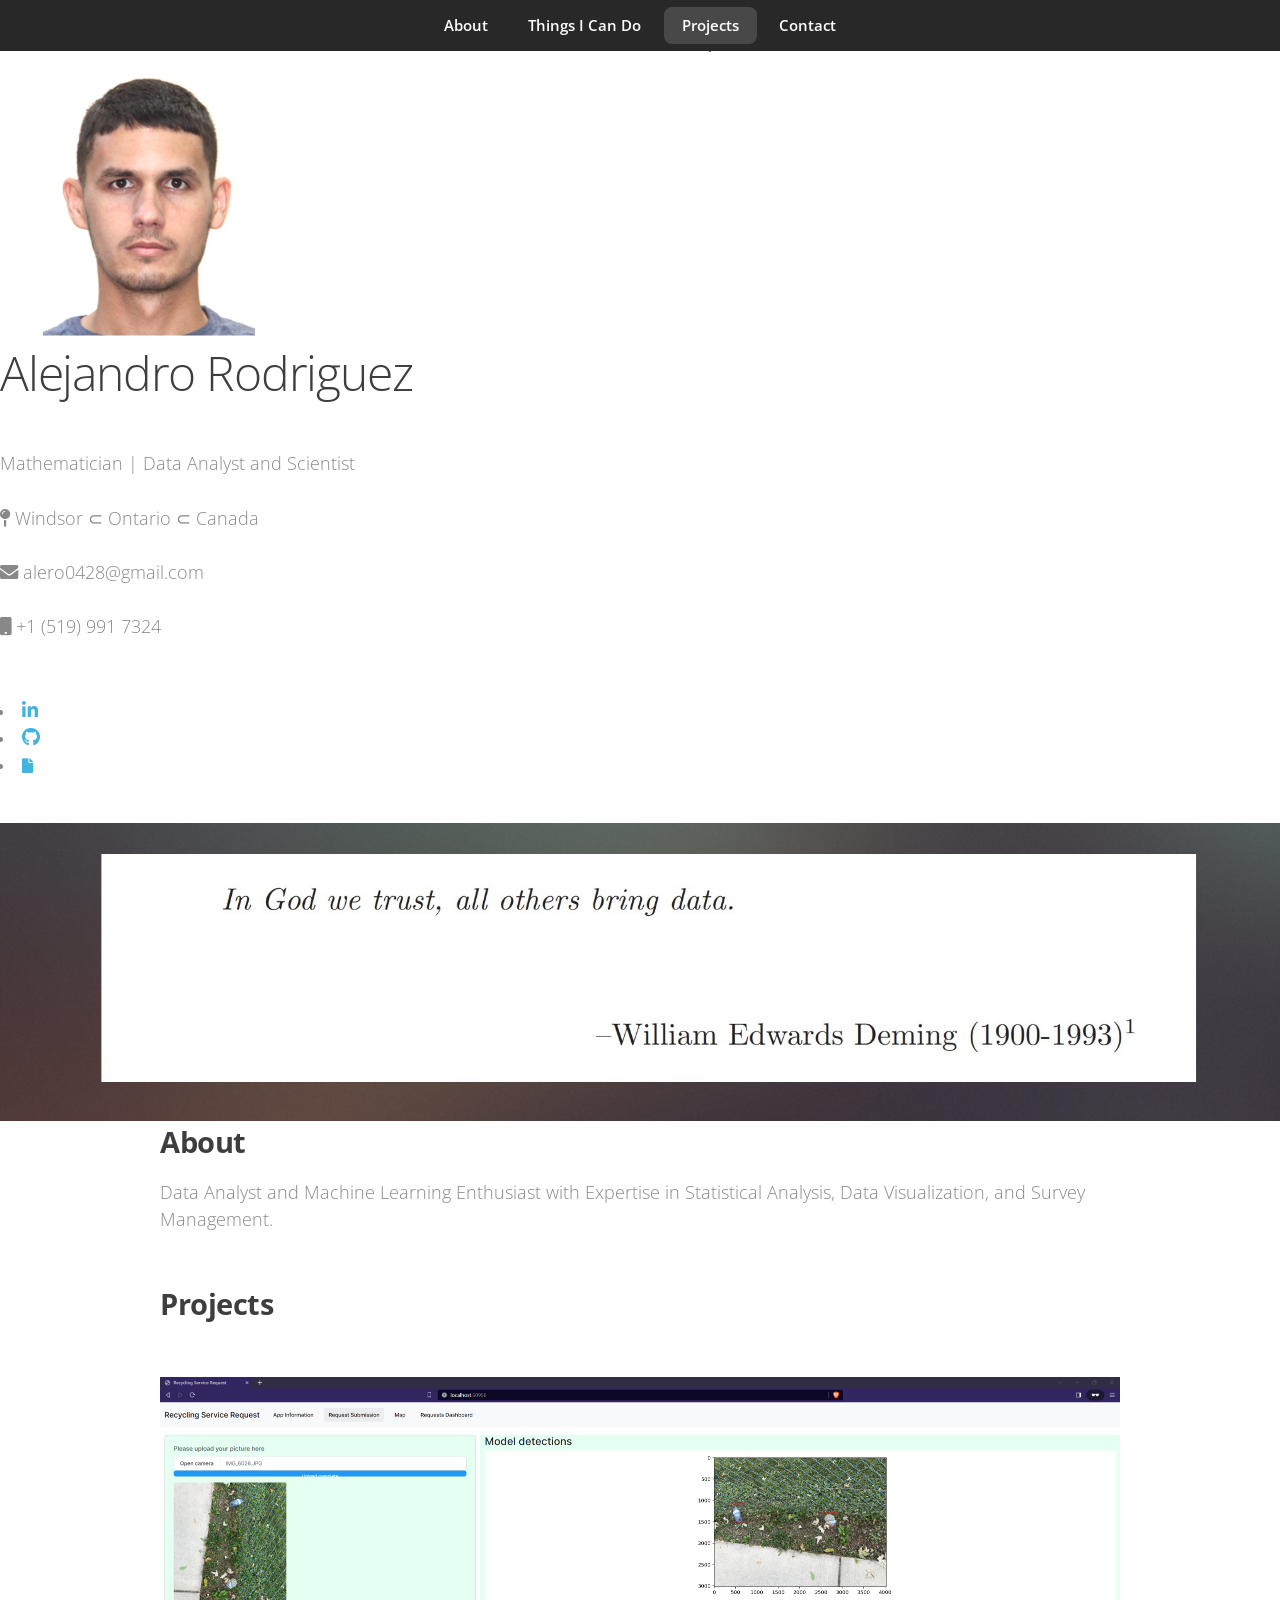
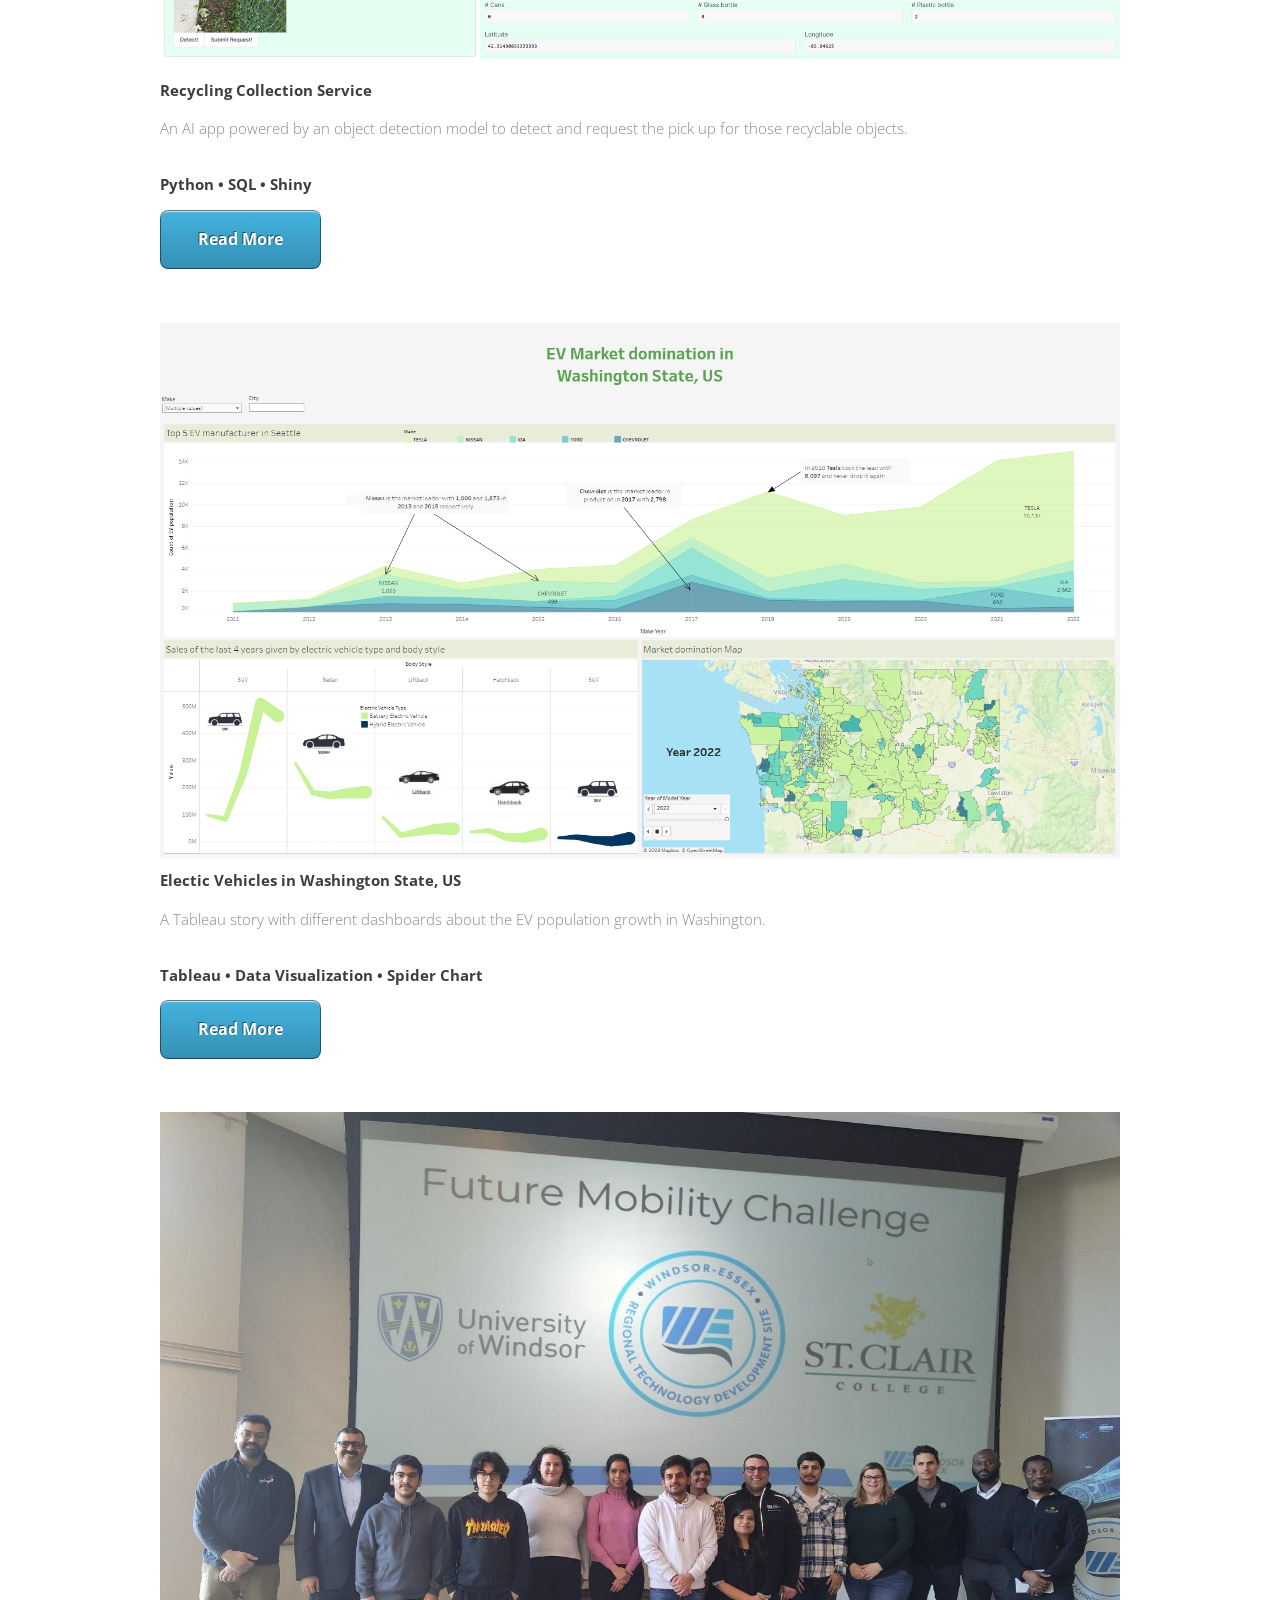
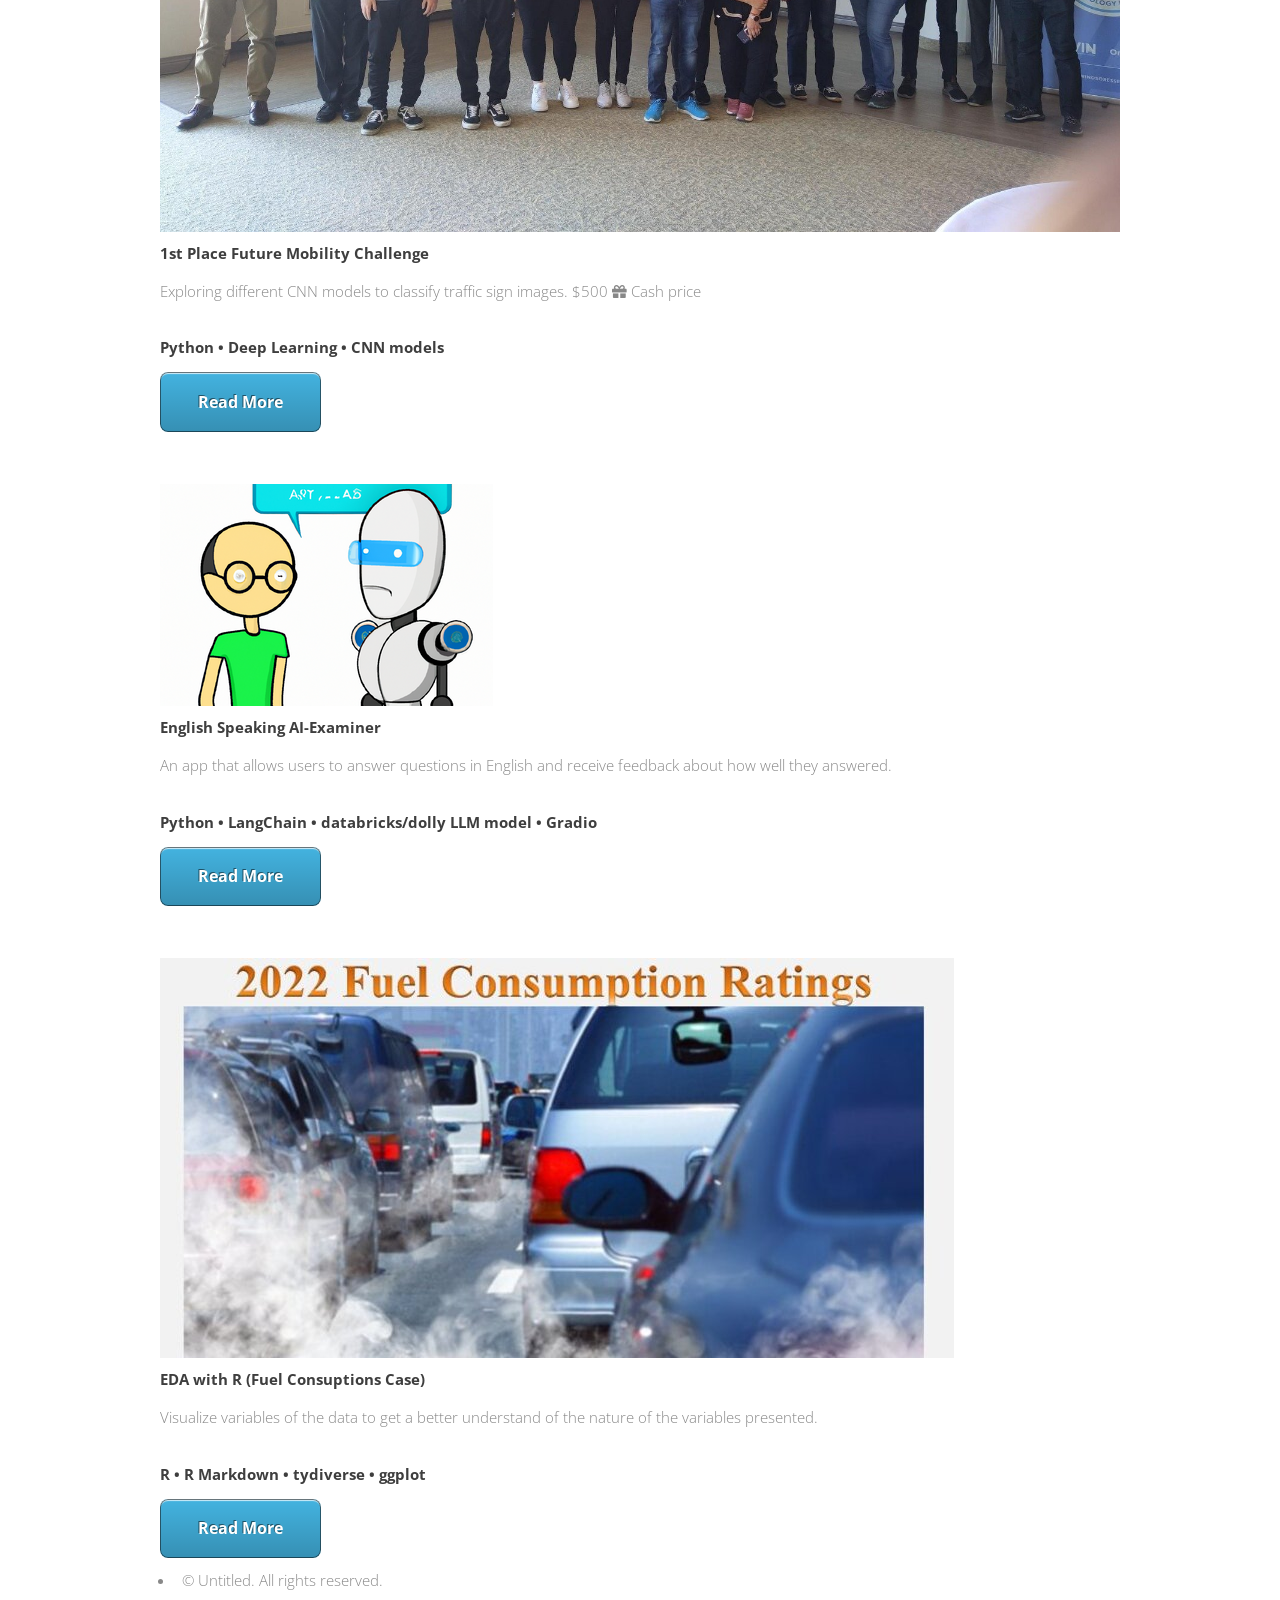
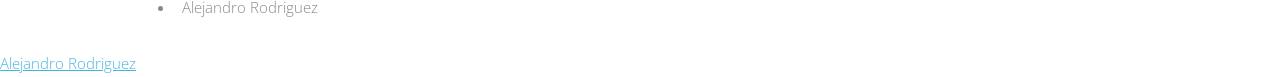
==== commit 46680d2d: "Update index.html" ====
--- a/index.html
+++ b/index.html
@@ -40,7 +40,7 @@
 						
 						<li><a href="https://www.linkedin.com/in/alejandro-rodriguez-orama-3a2b24155/" target= "_blank" class="icon brands fa-linkedin-in"><span class="label">LinkedIn</span></a></li>
 						<li><a href="https://github.com/arol9204" target= "_blank" class="icon brands fa-github"><span class="label">Github</span></a></li>
-						<li><a href="images/Resume Alejandro Rodriguez.pdf" target= "_blank" class="fa fa-file"><span class="label"></span></a></li>
+						<li><a href="images/Data Analyst - Alejandro Rodriguez Resume.pdf" target= "_blank" class="fa fa-file"><span class="label"></span></a></li>
 						
 						
 					</ul>
@@ -67,7 +67,9 @@
 								</div>
 							</section>
 
+						
 						<!-- Two -->
+						<!-- 
 							<section id="two">
 								<div class="container">
 									<header class="major">
@@ -84,6 +86,8 @@
 									</ul>
 								</div>
 							</section>
+						
+						-->
 
 						<!-- Three -->
 							<section id="three">
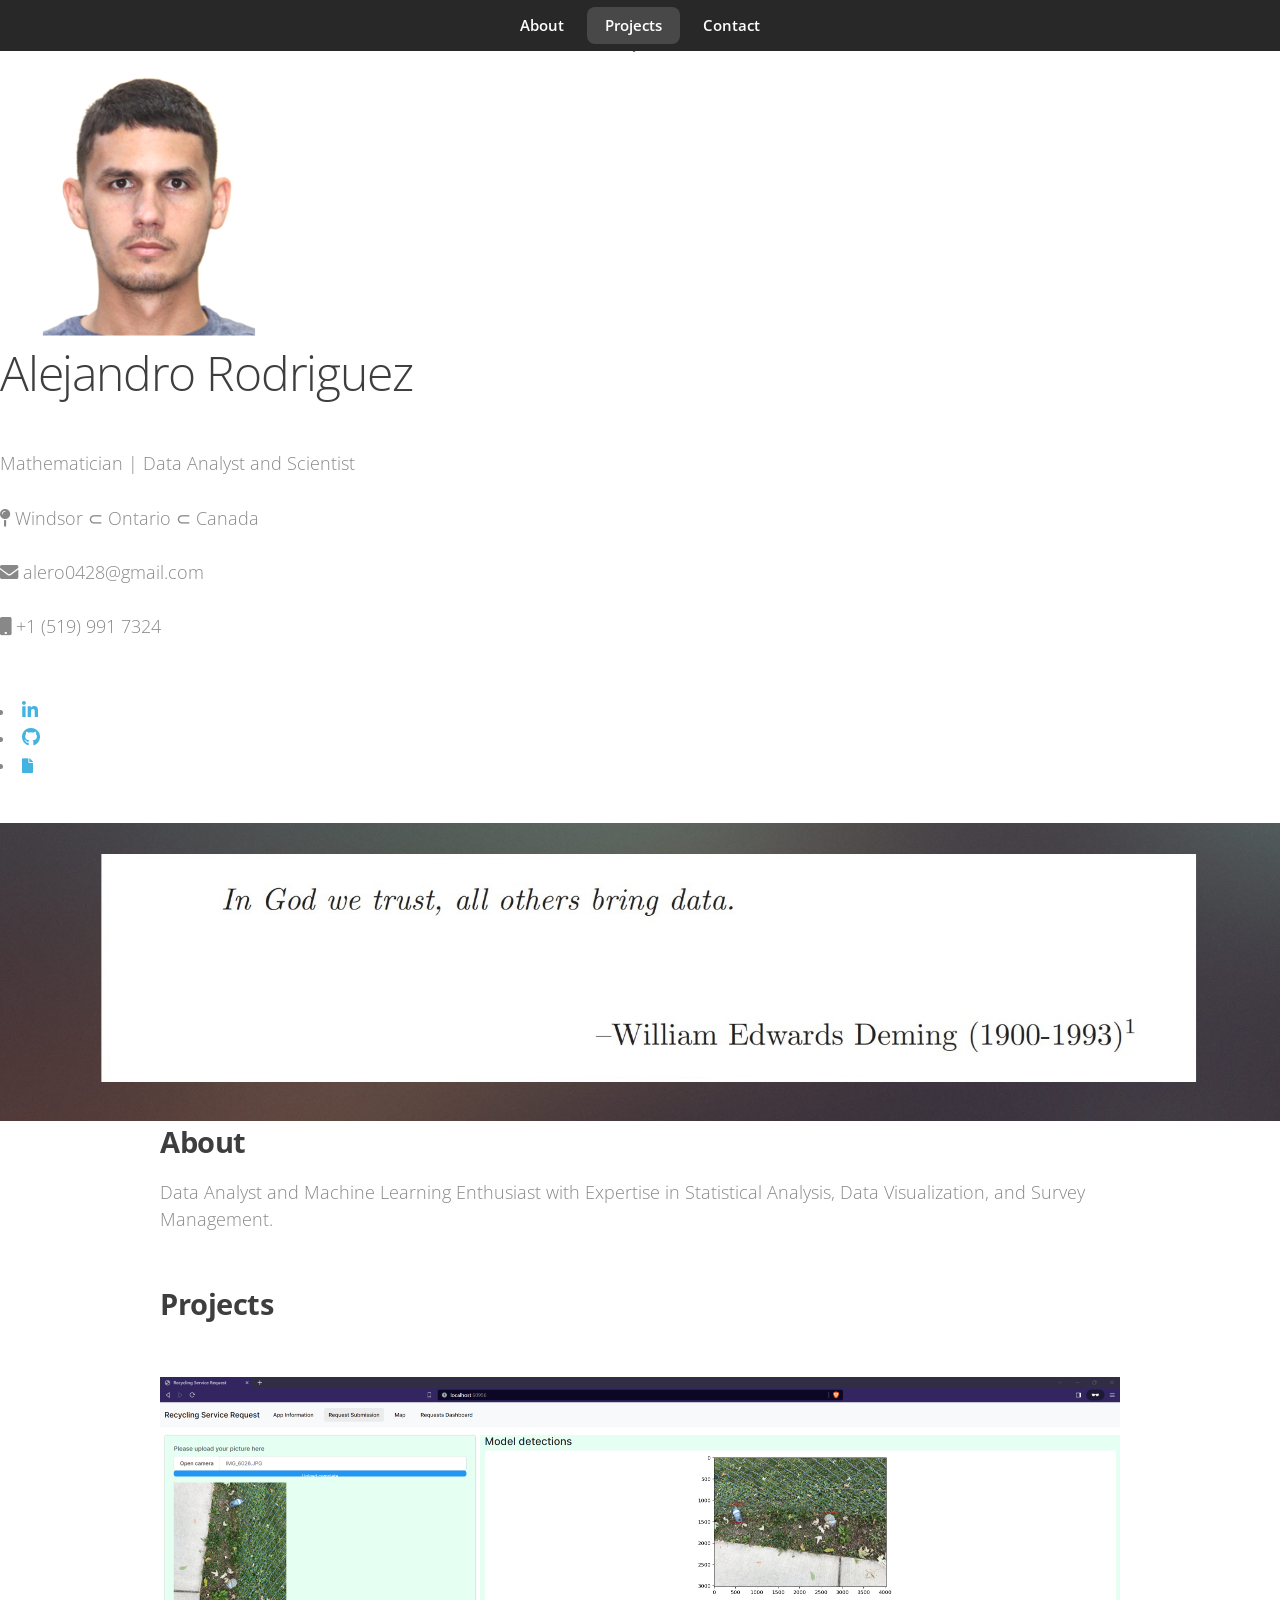
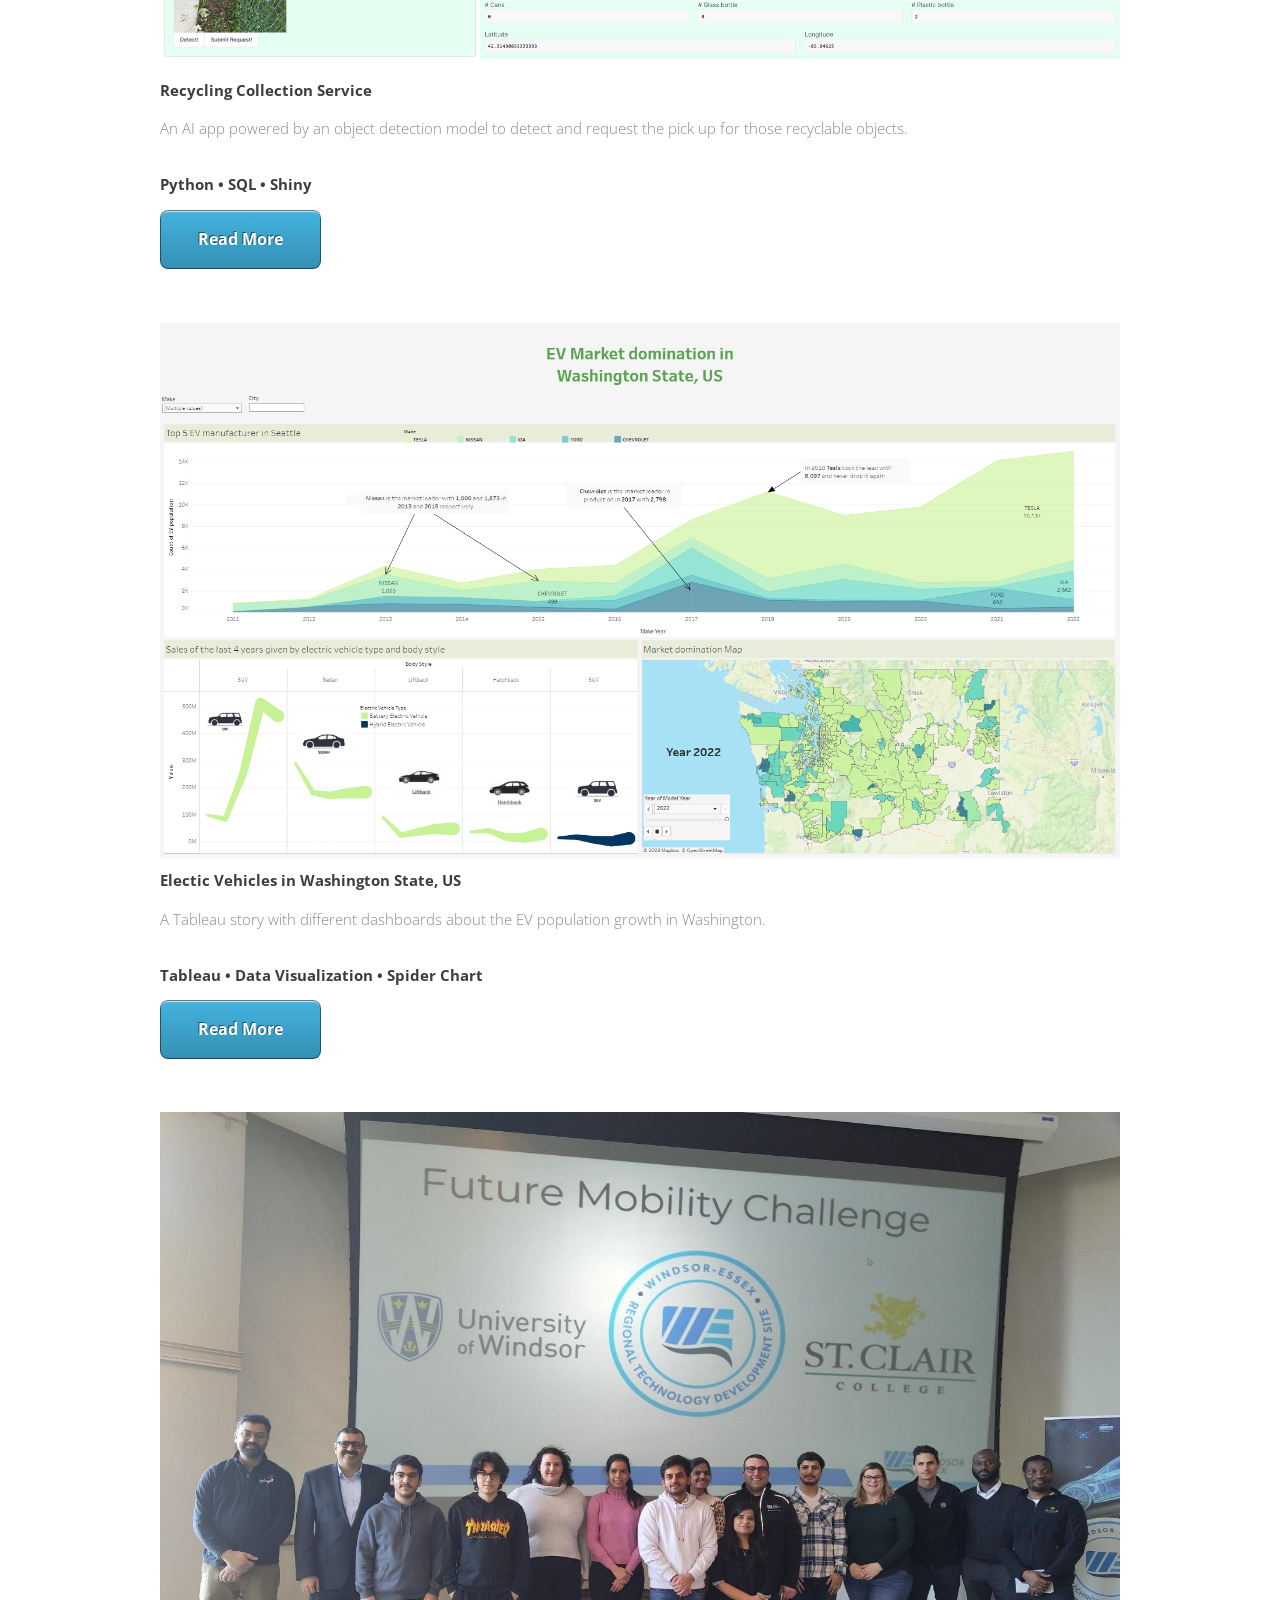
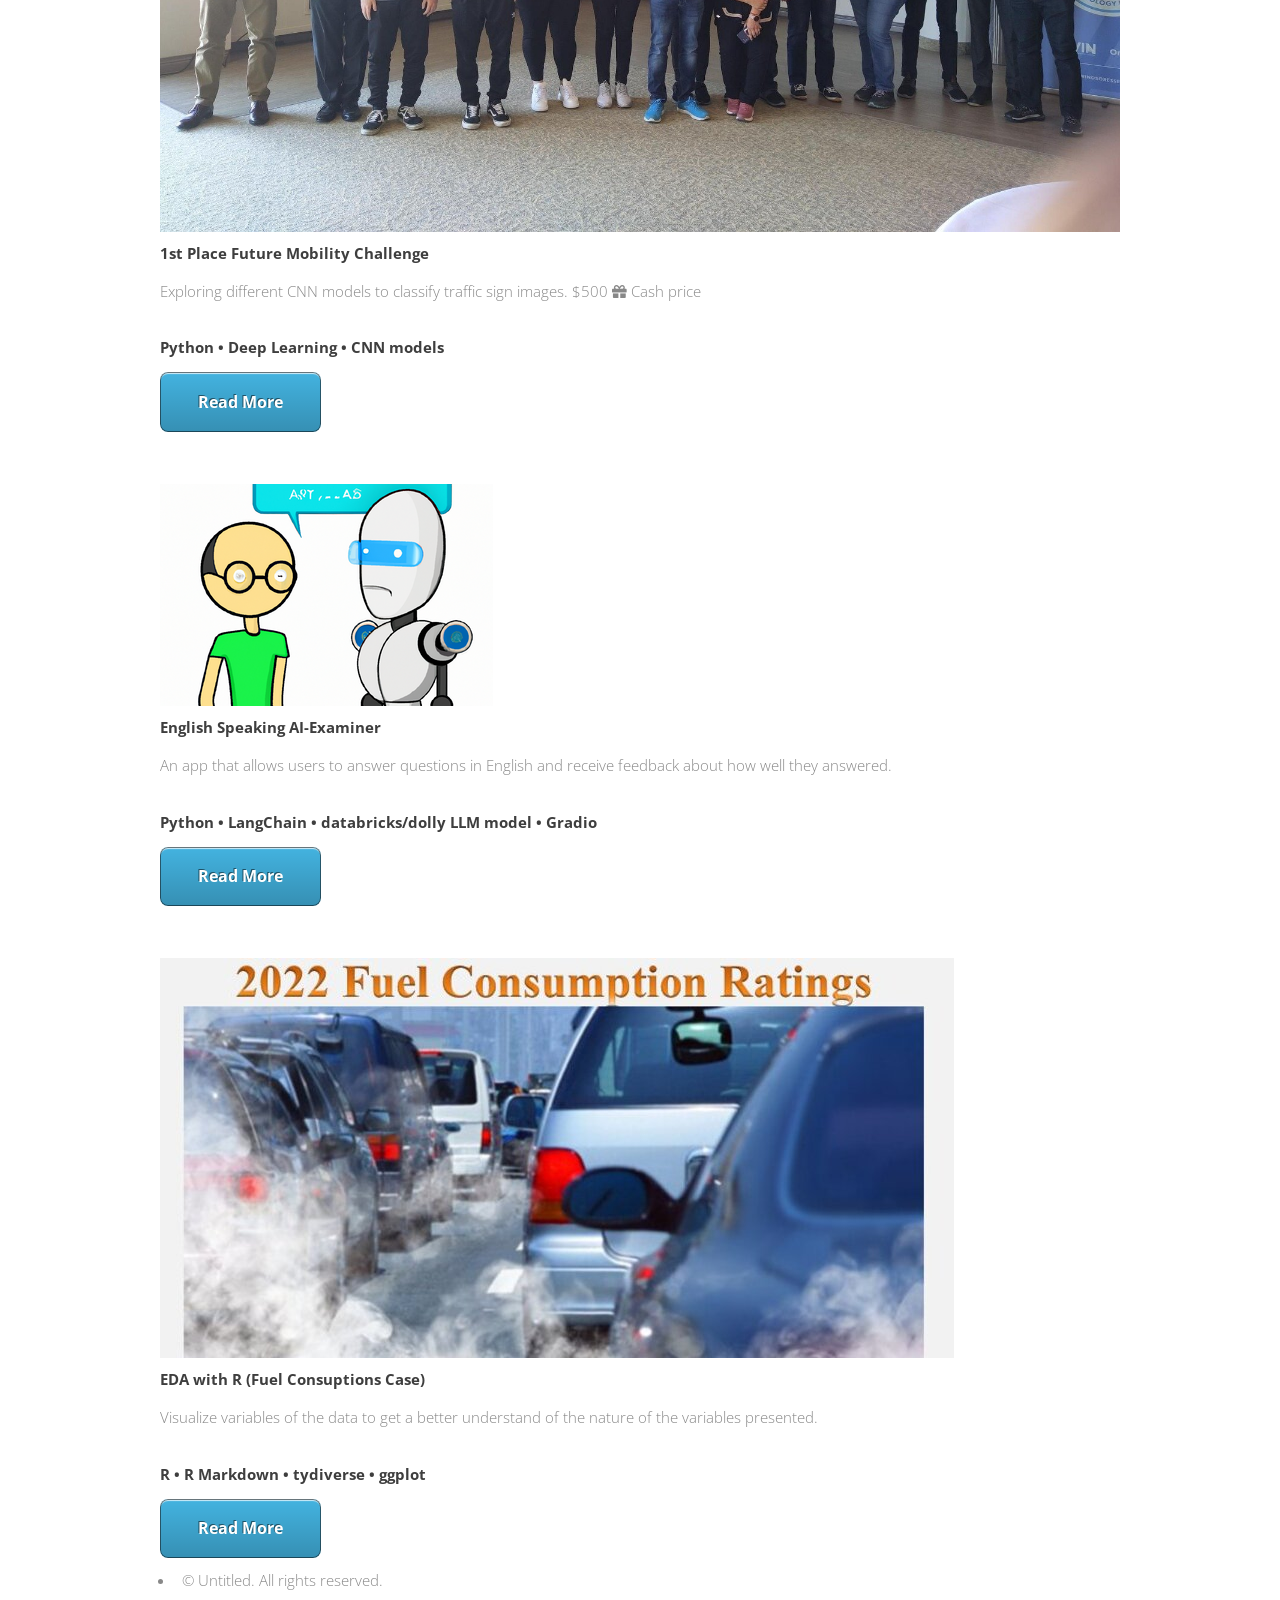
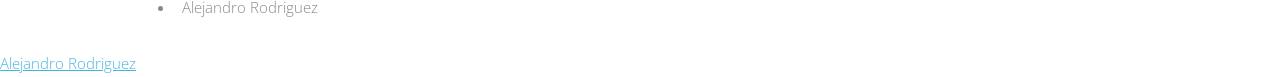
==== commit 223ff216: "Update index.html" ====
--- a/index.html
+++ b/index.html
@@ -30,7 +30,7 @@
 				<nav id="nav">
 					<ul>
 						<li><a href="#one" class="active">About</a></li>
-						<li><a href="#two">Things I Can Do</a></li>
+						<!-- <li><a href="#two">Things I Can Do</a></li>-->
 						<li><a href="#three">Projects</a></li>
 						<li><a href="#four">Contact</a></li>
 					</ul>
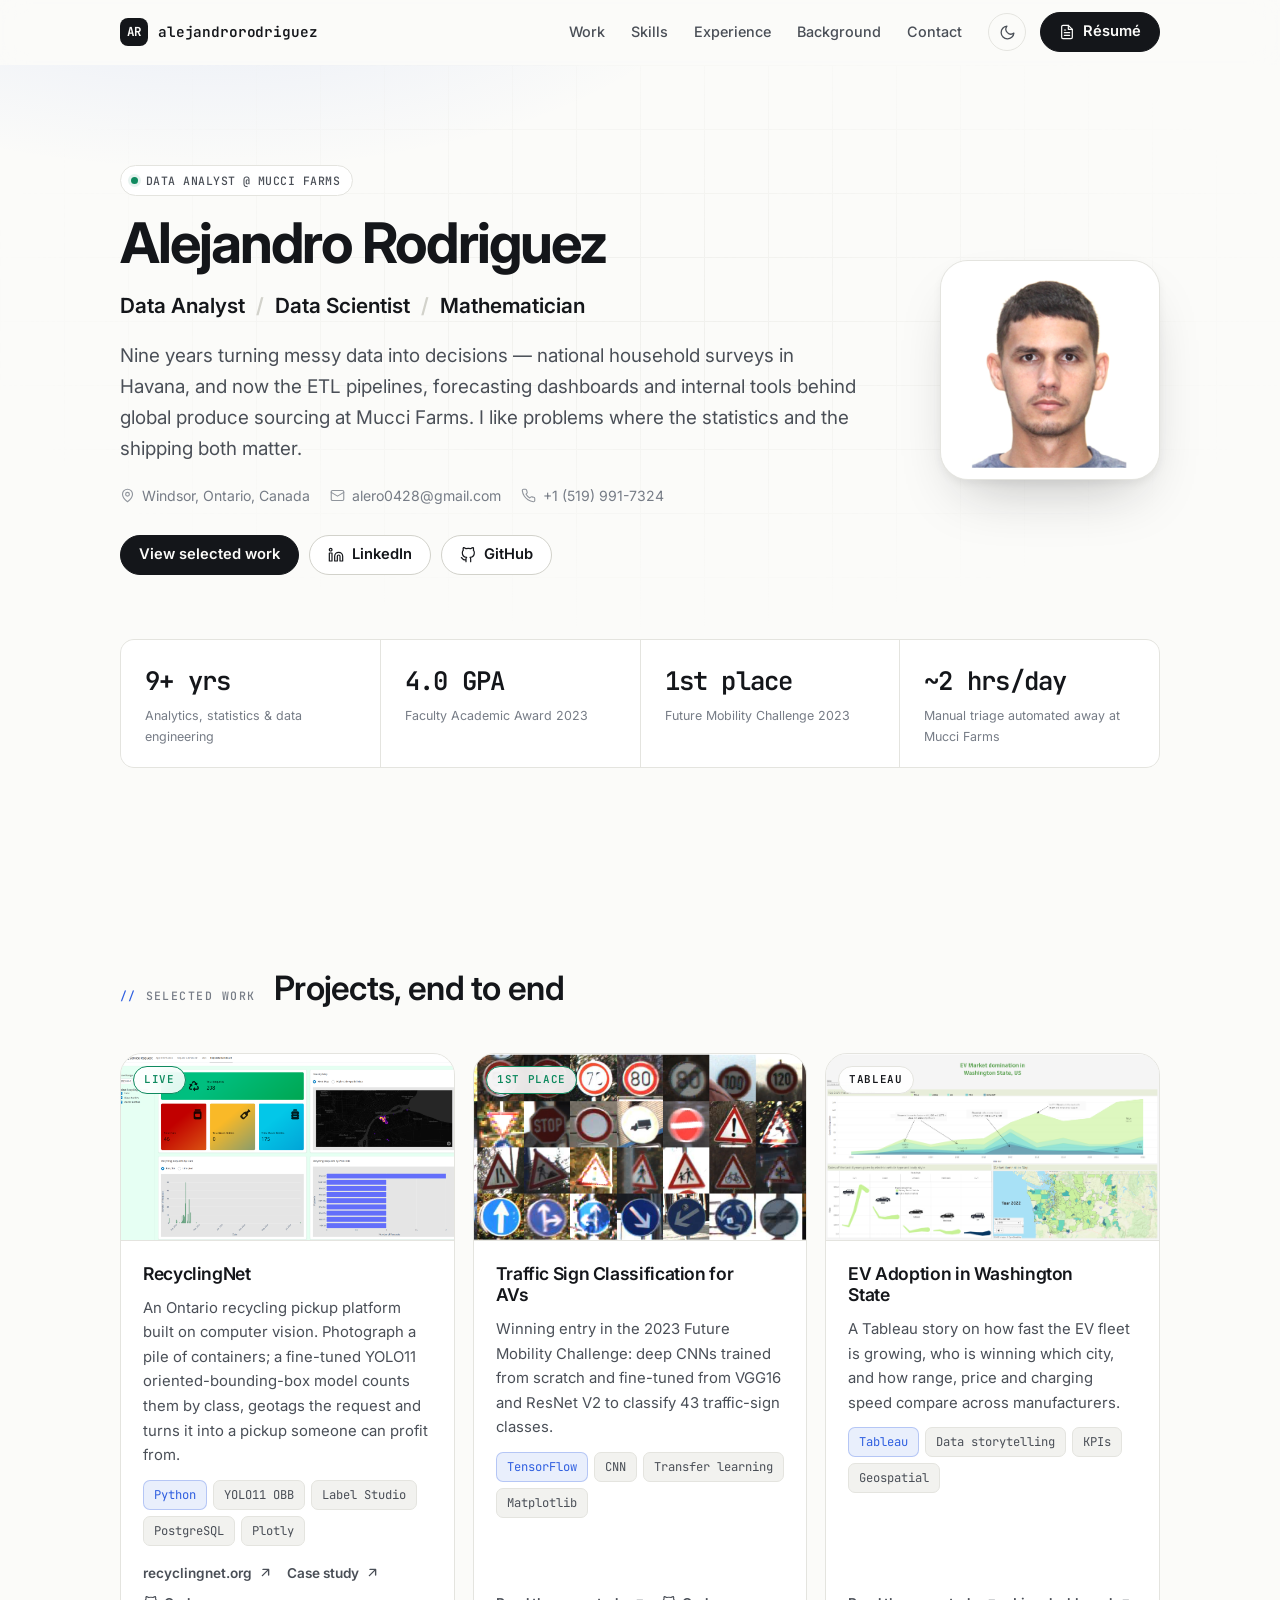
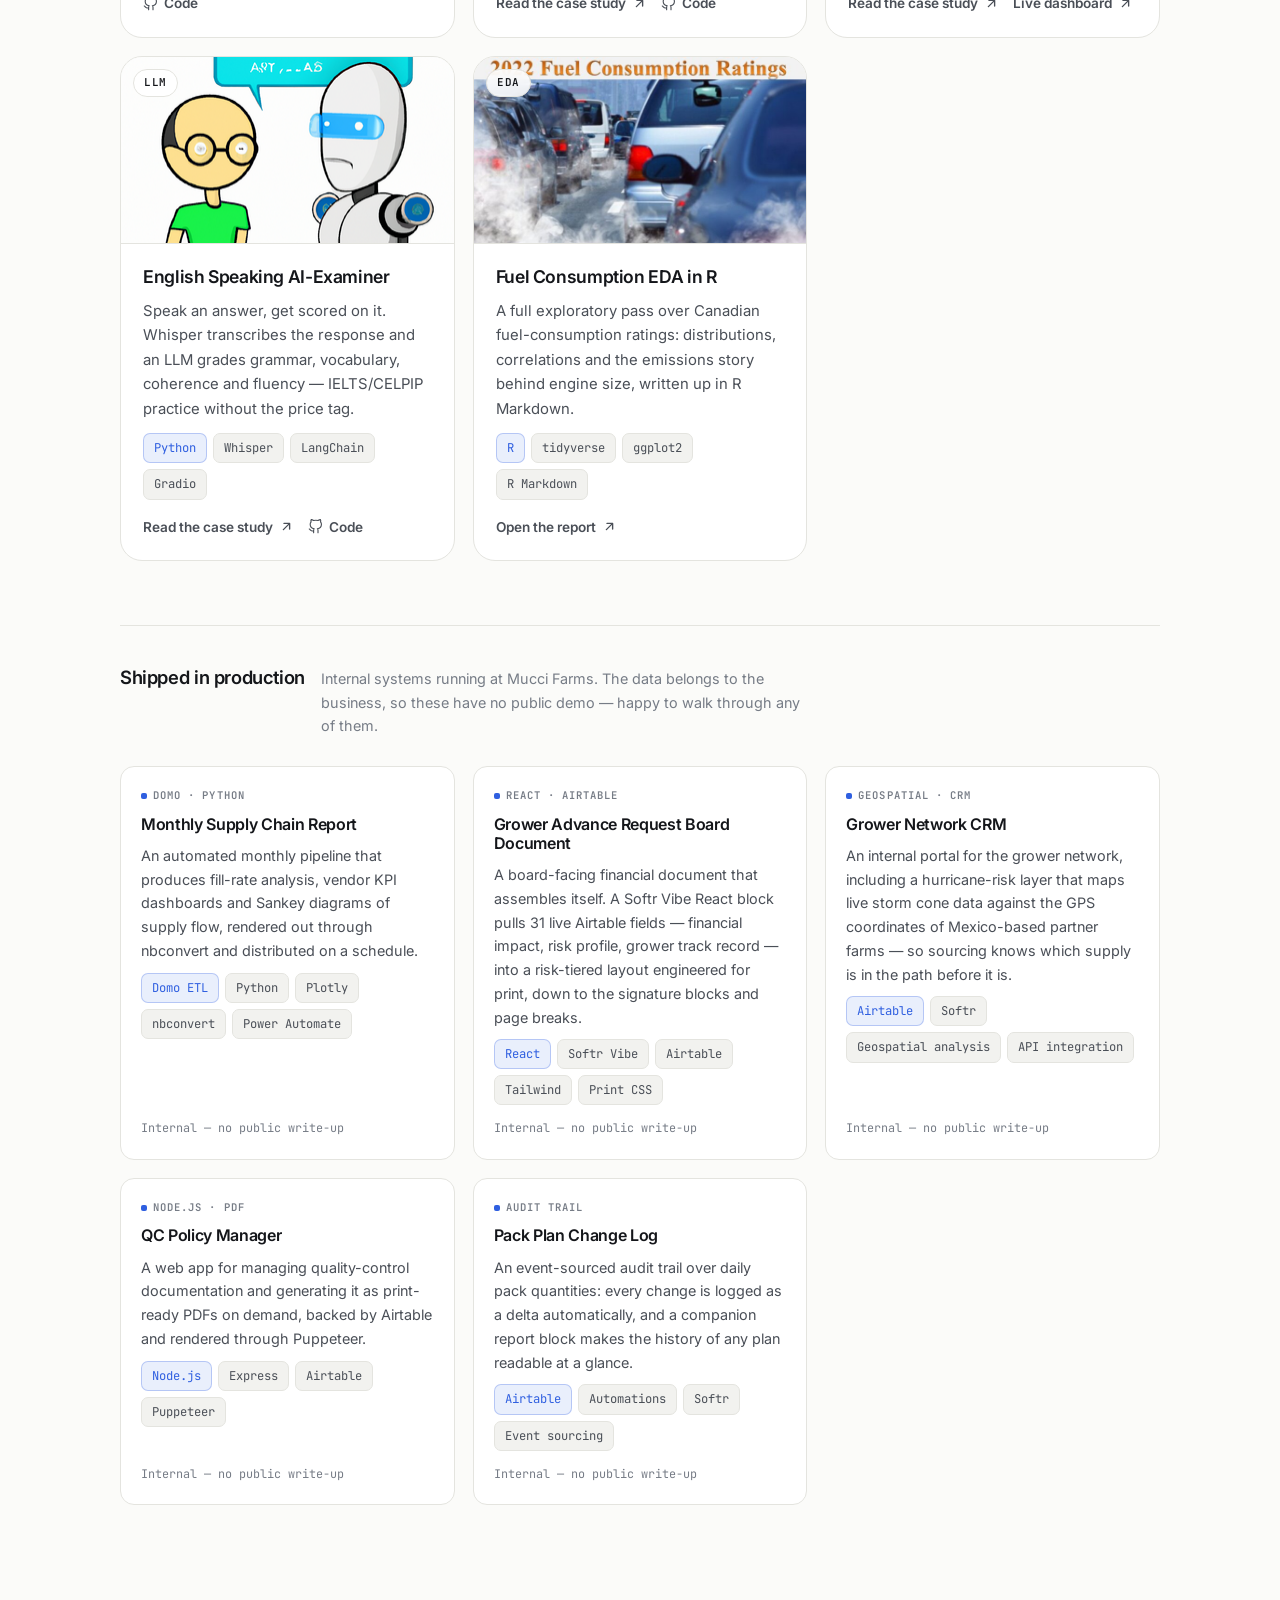
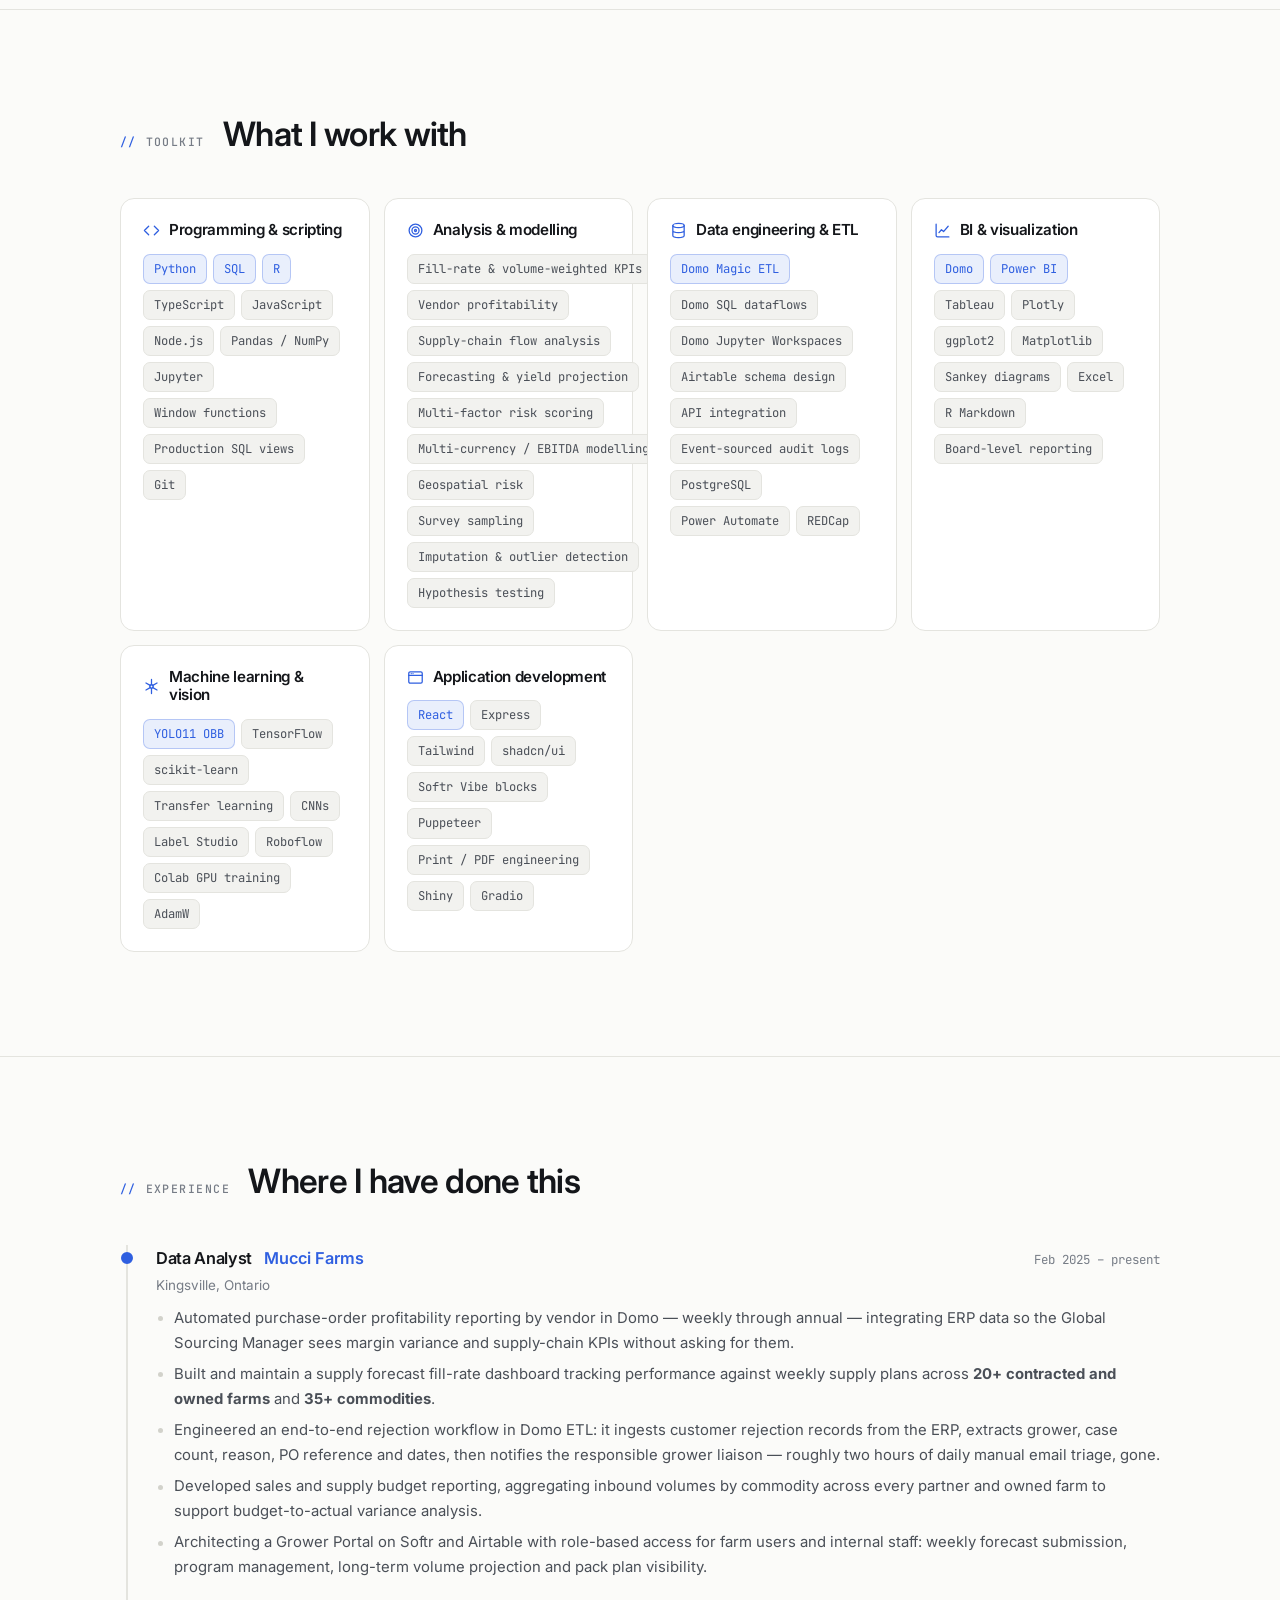
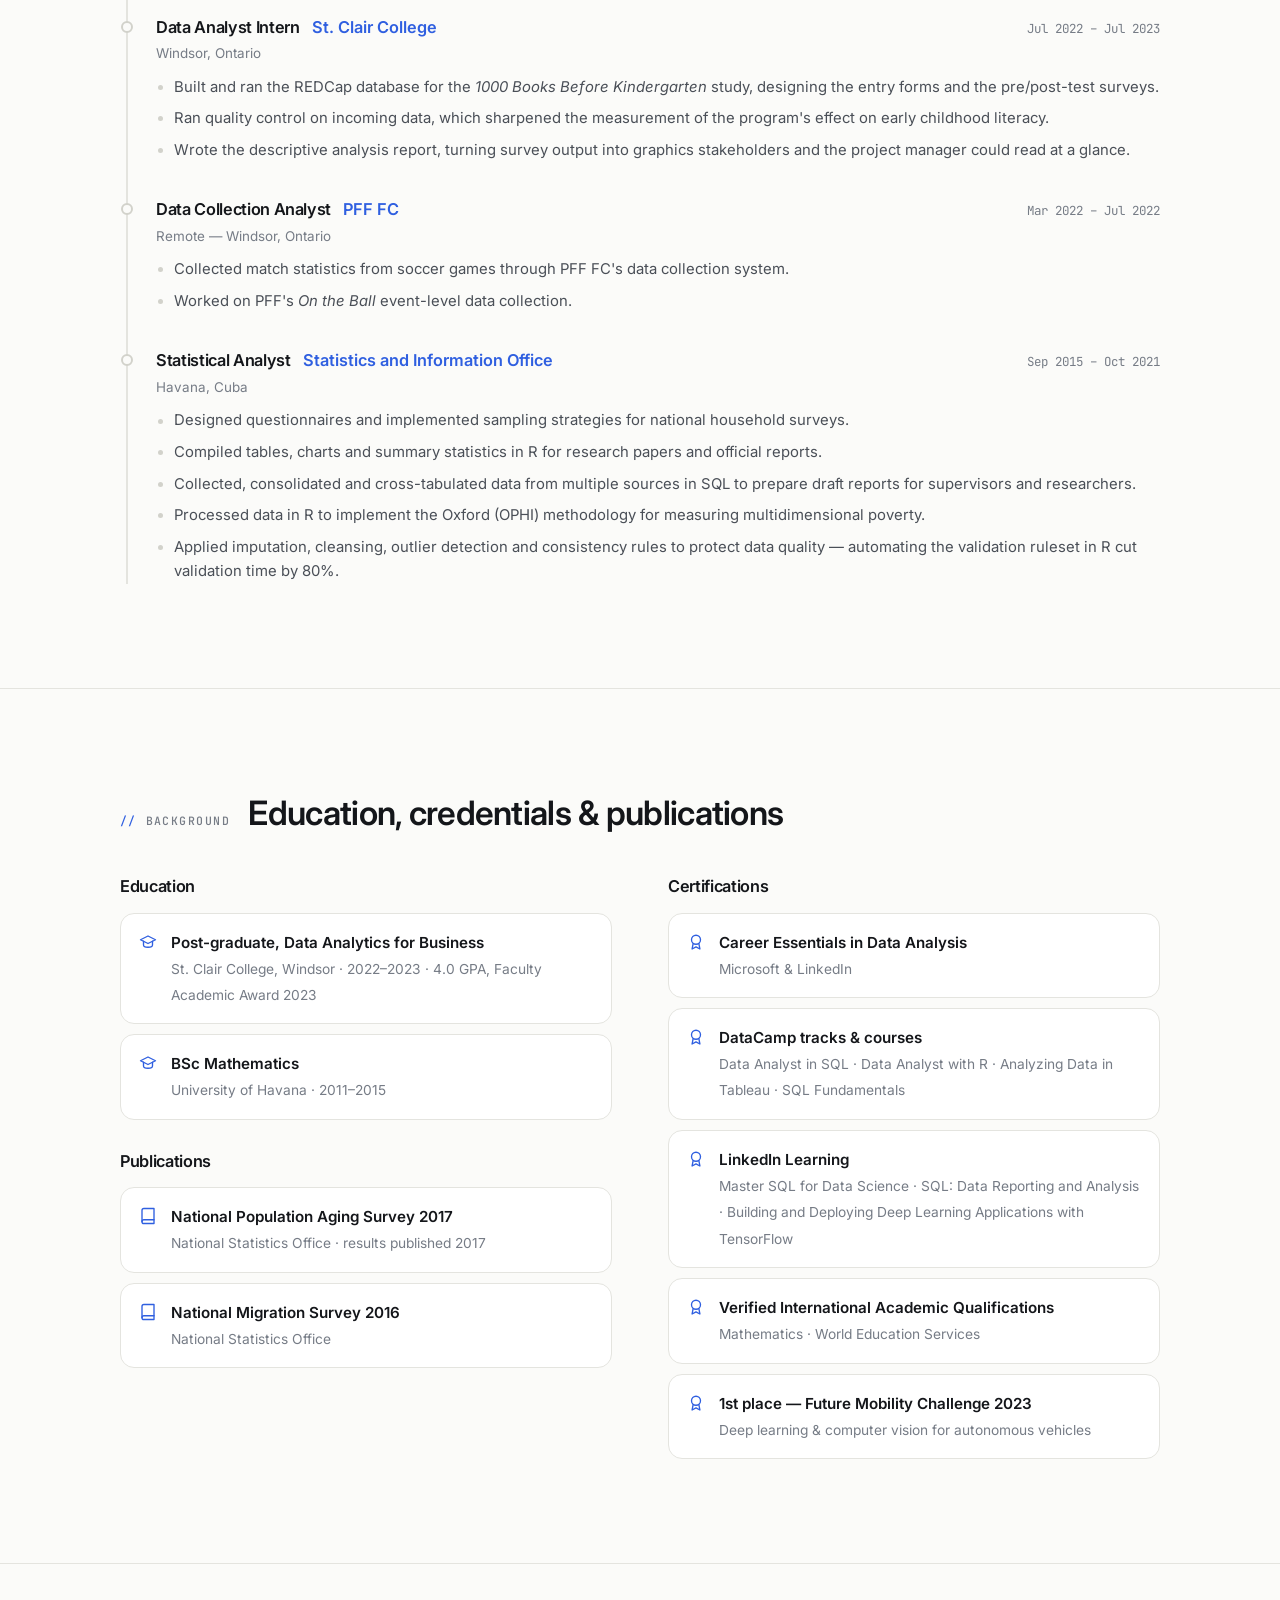
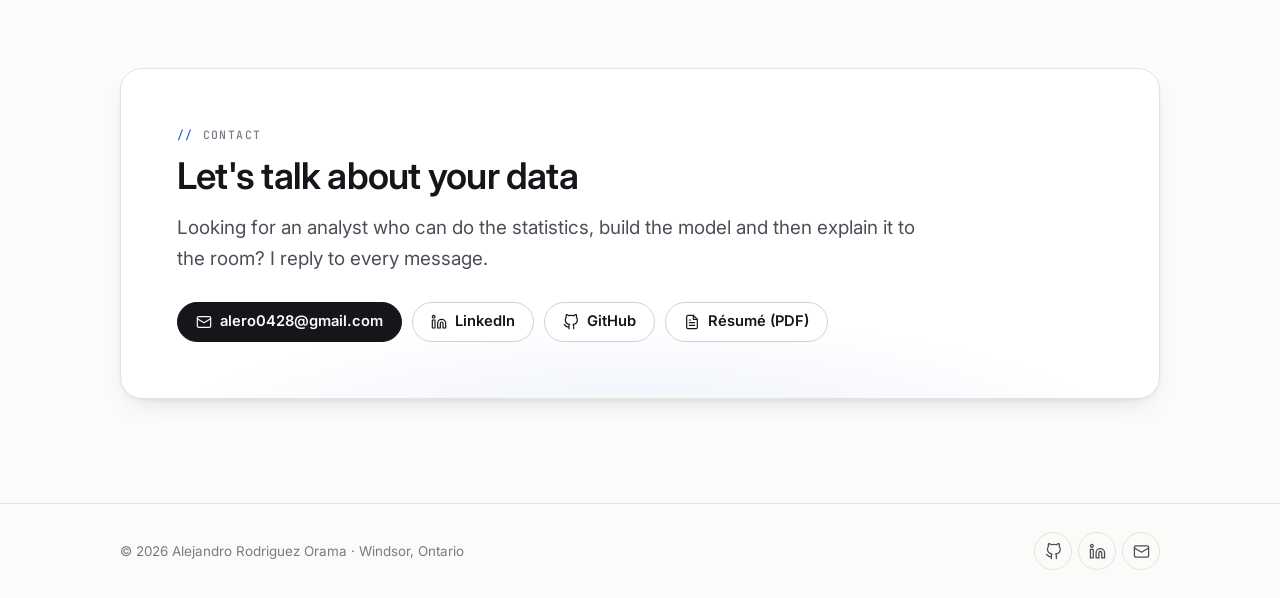
==== commit 7df73a50: "Rebuild portfolio and refresh content through 2026 Replace the 2015-era HTML5 UP template with a sel" ====
--- a/index.html
+++ b/index.html
@@ -1,543 +1,697 @@
-<!DOCTYPE HTML>
-<!--
-	Read Only by HTML5 UP
-	html5up.net | @ajlkn
-	Free for personal and commercial use under the CCA 3.0 license (html5up.net/license)
--->
-<html>
-	<head>
-		<title>Alejandro Rodriguez Portfolio</title>
-		<meta charset="utf-8" />
-		<meta name="viewport" content="width=device-width, initial-scale=1, user-scalable=no" />
-		<link rel="stylesheet" href="assets/css/main.css" />
-	</head>
-	<body class="is-preload">
-
-		<!-- Header -->
-			<section id="header">
-				<header>
-					<span class="image avatar"><img src="images/ARO.jpg" alt="" /></span>
-					<h1 id="logo"><a href="#">Alejandro Rodriguez</a></h1>
-					<p> <br >Mathematician | Data Analyst and Scientist<br /> </p>
-					<p> <br > <i class="fa fa-map-pin" ></i> Windsor ⊂ Ontario ⊂ Canada<br /> </p>
-					<p> <br > <i class="fa fa-envelope" ></i> alero0428@gmail.com<br /> </p>
-					<p> <br > <i class="fa fa-mobile" ></i> +1 (519) 991 7324<br /> </p>
-					
-
-
-
-				</header>
-				<nav id="nav">
-					<ul>
-						<li><a href="#one" class="active">About</a></li>
-						<!-- <li><a href="#two">Things I Can Do</a></li>-->
-						<li><a href="#three">Projects</a></li>
-						<li><a href="#four">Contact</a></li>
-					</ul>
-				</nav>
-				<footer>
-					<ul class="icons">
-						
-						<li><a href="https://www.linkedin.com/in/alejandro-rodriguez-orama-3a2b24155/" target= "_blank" class="icon brands fa-linkedin-in"><span class="label">LinkedIn</span></a></li>
-						<li><a href="https://github.com/arol9204" target= "_blank" class="icon brands fa-github"><span class="label">Github</span></a></li>
-						<li><a href="images/Data Analyst - Alejandro Rodriguez Resume.pdf" target= "_blank" class="fa fa-file"><span class="label"></span></a></li>
-						
-						
-					</ul>
-				</footer>
-			</section>
-
-		<!-- Wrapper -->
-			<div id="wrapper">
-
-				<!-- Main -->
-					<div id="main">
-
-						<!-- One -->
-							<section id="one">
-								<div class="image main" data-position="center">
-									<img src="images/banner.jpg" alt="" />
-								</div>
-								<div class="container">
-									<header class="major">
-										<h2>About</h2>
-										<p>Data Analyst and Machine Learning Enthusiast with Expertise in Statistical Analysis, Data Visualization, and Survey Management.</p>
-									</header>
-									
-								</div>
-							</section>
-
-						
-						<!-- Two -->
-						<!-- 
-							<section id="two">
-								<div class="container">
-									<header class="major">
-									<h2>Things I Can Do</h2>
-									</header>
-									<p>As a skilled Data Analyst, I possess a deep analytical acumen with proficiency in Python, R, SQL, and Tableau, enabling me to adeptly analyze complex datasets, design and lead research initiatives.</p>
-									<ul class="feature-icons">
-										<li class="icon solid fa-code">Programming</li>
-										<li class="icon solid fa-cubes">Innovation and Problem Solving</li>
-										<li class="icon solid fa-book">Self-Learner</li>
-										<li class="icon solid fa-coffee">Independent Worker</li>
-										<li class="icon solid fa-bolt">Statistical and Analytical Expertise</li>
-										<li class="icon solid fa-users">Team Worker</li>
-									</ul>
-								</div>
-							</section>
-						
-						-->
-
-						<!-- Three -->
-							<section id="three">
-								<div class="container">
-									<header class="major">
-									<h2>Projects</h2>
-									</header>
-
-
-									<div class="features">
-										
-										<!-- Project 1 -->
-										<article>
-											<a href="#" class="image"><img src="images/UI Tab 1.png" alt="" /></a>
-											<div class="inner">
-												<h4><a href="project_details_rs.html"  target= "_blank">Recycling Collection Service</a></h4>
-												<p>An AI app powered by an object detection model to detect and request the pick up for those recyclable objects.</p>
-												<h5>Python • SQL • Shiny</h5>	
-												
-												<a href="project_details_rs.html" class="button primary">Read More</a>
-											</div>
-										</article>
-
-										<!-- Project 2 -->
-										<article>
-											<a href="#" class="image"><img src="images/tableaustory.png" alt="" /></a>
-											<div class="inner">
-												<h4><a href="project_details_EV.html" target= "_blank"> Electic Vehicles in Washington State, US</a></h4>
-												<p>A Tableau story with different dashboards about the EV population growth in Washington.</p>
-												<h5>Tableau • Data Visualization • Spider Chart</h5>	
-												<a href="project_details_EV.html" class="button primary">Read More</a>
-											</div>
-										</article>
-
-
-										<!-- Project 3 -->
-										<article>
-											<a href="#" class="image"><img src="images/Future Mobility Challenge 2023.jpeg" alt="" /></a>
-											<div class="inner">
-												<h4><a href="project_details_CTS.html"  target= "_blank">1st Place Future Mobility Challenge</a></h4>
-												<p>Exploring different CNN models to classify traffic sign images. $500 <i class="fa fa-gift"></i> Cash price  </p>
-												<h5>Python • Deep Learning • CNN models</h5>	
-												<a href="project_details_CTS.html" class="button primary">Read More</a>
-											</div>
-										</article>
-
-										<!-- Project 4 -->
-										<article>
-											<a href="#" class="image"><img src="images/English Speaking AI-examiner.png" alt="" /></a>
-											<div class="inner">
-												<h4><a href="project_details_ESAI.html"  target= "_blank">English Speaking AI-Examiner</a></h4>
-												<p>An app that allows users to answer questions in English and receive feedback about how well they answered.</p>
-												<h5>Python • LangChain • databricks/dolly LLM model • Gradio</h5>	
-												<a href="project_details_ESAI.html" class="button primary">Read More</a>
-											</div>
-										</article>
-
-										<!-- Project 5 -->
-										<article>
-											<a href="#" class="image"><img src="images/Fuel_consumption_dataset-cover.jpg" alt="" /></a>
-											<div class="inner">
-												<h4><a href="Project1.html"  target= "_blank">EDA with R (Fuel Consuptions Case)</a></h4>
-												<p>Visualize variables of the data to get a better understand of the nature of the variables presented.</p>
-												<h5>R • R Markdown • tydiverse • ggplot</h5>	
-												<a href="Project1.html" class="button primary">Read More</a>
-											</div>
-										</article>
-
-									</div>
-								</div>
-							</section>
-
-
-
-
-						<!-- Four -->
-						<!--
-							<section id="four">
-								<div class="container">
-									<h3>Contact Me</h3>
-									<p>Integer eu ante ornare amet commetus vestibulum blandit integer in curae ac faucibus integer non. Adipiscing cubilia elementum integer. Integer eu ante ornare amet commetus.</p>
-									<form method="post" action="#">
-										<div class="row gtr-uniform">
-											<div class="col-6 col-12-xsmall"><input type="text" name="name" id="name" placeholder="Name" /></div>
-											<div class="col-6 col-12-xsmall"><input type="email" name="email" id="email" placeholder="Email" /></div>
-											<div class="col-12"><input type="text" name="subject" id="subject" placeholder="Subject" /></div>
-											<div class="col-12"><textarea name="message" id="message" placeholder="Message" rows="6"></textarea></div>
-											<div class="col-12">
-												<ul class="actions">
-													<li><input type="submit" class="primary" value="Send Message" /></li>
-													<li><input type="reset" value="Reset Form" /></li>
-												</ul>
-											</div>
-										</div>
-									</form>
-								</div>
-							</section>
-						-->
-						<!-- Five -->
-						<!--
-							<section id="five">
-								<div class="container">
-									<h3>Elements</h3>
-
-									<section>
-										<h4>Text</h4>
-										<p>This is <b>bold</b> and this is <strong>strong</strong>. This is <i>italic</i> and this is <em>emphasized</em>.
-										This is <sup>superscript</sup> text and this is <sub>subscript</sub> text.
-										This is <u>underlined</u> and this is code: <code>for (;;) { ... }</code>. Finally, <a href="#">this is a link</a>.</p>
-										<hr />
-										<header>
-											<h4>Heading with a Subtitle</h4>
-											<p>Lorem ipsum dolor sit amet nullam id egestas urna aliquam</p>
-										</header>
-										<p>Nunc lacinia ante nunc ac lobortis. Interdum adipiscing gravida odio porttitor sem non mi integer non faucibus ornare mi ut ante amet placerat aliquet. Volutpat eu sed ante lacinia sapien lorem accumsan varius montes viverra nibh in adipiscing blandit tempus accumsan.</p>
-										<header>
-											<h5>Heading with a Subtitle</h5>
-											<p>Lorem ipsum dolor sit amet nullam id egestas urna aliquam</p>
-										</header>
-										<p>Nunc lacinia ante nunc ac lobortis. Interdum adipiscing gravida odio porttitor sem non mi integer non faucibus ornare mi ut ante amet placerat aliquet. Volutpat eu sed ante lacinia sapien lorem accumsan varius montes viverra nibh in adipiscing blandit tempus accumsan.</p>
-										<hr />
-										<h2>Heading Level 2</h2>
-										<h3>Heading Level 3</h3>
-										<h4>Heading Level 4</h4>
-										<h5>Heading Level 5</h5>
-										<h6>Heading Level 6</h6>
-										<hr />
-										<h5>Blockquote</h5>
-										<blockquote>Fringilla nisl. Donec accumsan interdum nisi, quis tincidunt felis sagittis eget tempus euismod. Vestibulum ante ipsum primis in faucibus vestibulum. Blandit adipiscing eu felis iaculis volutpat ac adipiscing accumsan faucibus. Vestibulum ante ipsum primis in faucibus lorem ipsum dolor sit amet nullam adipiscing eu felis.</blockquote>
-										<h5>Preformatted</h5>
-										<pre><code>i = 0;
-
-while (!deck.isInOrder()) {
-    print 'Iteration ' + i;
-    deck.shuffle();
-    i++;
-}
-
-print 'It took ' + i + ' iterations to sort the deck.';</code></pre>
-									</section>
-
-									<section>
-										<h4>Lists</h4>
-										<div class="row">
-											<div class="col-6 col-12-xsmall">
-												<h5>Unordered</h5>
-												<ul>
-													<li>Dolor pulvinar etiam magna etiam.</li>
-													<li>Sagittis adipiscing lorem eleifend.</li>
-													<li>Felis enim feugiat dolore viverra.</li>
-												</ul>
-												<h5>Alternate</h5>
-												<ul class="alt">
-													<li>Dolor pulvinar etiam magna etiam.</li>
-													<li>Sagittis adipiscing lorem eleifend.</li>
-													<li>Felis enim feugiat dolore viverra.</li>
-												</ul>
-											</div>
-											<div class="col-6 col-12-xsmall">
-												<h5>Ordered</h5>
-												<ol>
-													<li>Dolor pulvinar etiam magna etiam.</li>
-													<li>Etiam vel felis at lorem sed viverra.</li>
-													<li>Felis enim feugiat dolore viverra.</li>
-													<li>Dolor pulvinar etiam magna etiam.</li>
-													<li>Etiam vel felis at lorem sed viverra.</li>
-													<li>Felis enim feugiat dolore viverra.</li>
-												</ol>
-												<h5>Icons</h5>
-												<ul class="icons">
-													<li><a href="#" class="icon brands fa-twitter"><span class="label">Twitter</span></a></li>
-													<li><a href="#" class="icon brands fa-facebook-f"><span class="label">Facebook</span></a></li>
-													<li><a href="#" class="icon brands fa-instagram"><span class="label">Instagram</span></a></li>
-													<li><a href="#" class="icon brands fa-github"><span class="label">Github</span></a></li>
-													<li><a href="#" class="icon brands fa-dribbble"><span class="label">Dribbble</span></a></li>
-													<li><a href="#" class="icon brands fa-tumblr"><span class="label">Tumblr</span></a></li>
-												</ul>
-											</div>
-										</div>
-										<h5>Actions</h5>
-										<ul class="actions">
-											<li><a href="#" class="button primary">Default</a></li>
-											<li><a href="#" class="button">Default</a></li>
-											<li><a href="#" class="button alt">Default</a></li>
-										</ul>
-										<ul class="actions small">
-											<li><a href="#" class="button primary small">Small</a></li>
-											<li><a href="#" class="button small">Small</a></li>
-											<li><a href="#" class="button alt small">Small</a></li>
-										</ul>
-										<div class="row">
-											<div class="col-3 col-6-medium col-12-xsmall">
-												<ul class="actions stacked">
-													<li><a href="#" class="button primary">Default</a></li>
-													<li><a href="#" class="button">Default</a></li>
-													<li><a href="#" class="button alt">Default</a></li>
-												</ul>
-											</div>
-											<div class="col-3 col-6 col-12-xsmall">
-												<ul class="actions stacked">
-													<li><a href="#" class="button primary small">Small</a></li>
-													<li><a href="#" class="button small">Small</a></li>
-													<li><a href="#" class="button alt small">Small</a></li>
-												</ul>
-											</div>
-											<div class="col-3 col-6-medium col-12-xsmall">
-												<ul class="actions stacked">
-													<li><a href="#" class="button primary fit">Default</a></li>
-													<li><a href="#" class="button fit">Default</a></li>
-													<li><a href="#" class="button alt fit">Default</a></li>
-												</ul>
-											</div>
-											<div class="col-3 col-6-medium col-12-xsmall">
-												<ul class="actions stacked">
-													<li><a href="#" class="button primary small fit">Small</a></li>
-													<li><a href="#" class="button small fit">Small</a></li>
-													<li><a href="#" class="button alt small fit">Small</a></li>
-												</ul>
-											</div>
-										</div>
-									</section>
-
-									<section>
-										<h4>Table</h4>
-										<h5>Default</h5>
-										<div class="table-wrapper">
-											<table>
-												<thead>
-													<tr>
-														<th>Name</th>
-														<th>Description</th>
-														<th>Price</th>
-													</tr>
-												</thead>
-												<tbody>
-													<tr>
-														<td>Item One</td>
-														<td>Ante turpis integer aliquet porttitor.</td>
-														<td>29.99</td>
-													</tr>
-													<tr>
-														<td>Item Two</td>
-														<td>Vis ac commodo adipiscing arcu aliquet.</td>
-														<td>19.99</td>
-													</tr>
-													<tr>
-														<td>Item Three</td>
-														<td> Morbi faucibus arcu accumsan lorem.</td>
-														<td>29.99</td>
-													</tr>
-													<tr>
-														<td>Item Four</td>
-														<td>Vitae integer tempus condimentum.</td>
-														<td>19.99</td>
-													</tr>
-													<tr>
-														<td>Item Five</td>
-														<td>Ante turpis integer aliquet porttitor.</td>
-														<td>29.99</td>
-													</tr>
-												</tbody>
-												<tfoot>
-													<tr>
-														<td colspan="2"></td>
-														<td>100.00</td>
-													</tr>
-												</tfoot>
-											</table>
-										</div>
-
-										<h5>Alternate</h5>
-										<div class="table-wrapper">
-											<table class="alt">
-												<thead>
-													<tr>
-														<th>Name</th>
-														<th>Description</th>
-														<th>Price</th>
-													</tr>
-												</thead>
-												<tbody>
-													<tr>
-														<td>Item One</td>
-														<td>Ante turpis integer aliquet porttitor.</td>
-														<td>29.99</td>
-													</tr>
-													<tr>
-														<td>Item Two</td>
-														<td>Vis ac commodo adipiscing arcu aliquet.</td>
-														<td>19.99</td>
-													</tr>
-													<tr>
-														<td>Item Three</td>
-														<td> Morbi faucibus arcu accumsan lorem.</td>
-														<td>29.99</td>
-													</tr>
-													<tr>
-														<td>Item Four</td>
-														<td>Vitae integer tempus condimentum.</td>
-														<td>19.99</td>
-													</tr>
-													<tr>
-														<td>Item Five</td>
-														<td>Ante turpis integer aliquet porttitor.</td>
-														<td>29.99</td>
-													</tr>
-												</tbody>
-												<tfoot>
-													<tr>
-														<td colspan="2"></td>
-														<td>100.00</td>
-													</tr>
-												</tfoot>
-											</table>
-										</div>
-									</section>
-
-									<section>
-										<h4>Buttons</h4>
-										<ul class="actions">
-											<li><a href="#" class="button primary">Primary</a></li>
-											<li><a href="#" class="button">Default</a></li>
-											<li><a href="#" class="button alt">Alternate</a></li>
-										</ul>
-										<ul class="actions">
-											<li><a href="#" class="button primary large">Large</a></li>
-											<li><a href="#" class="button">Default</a></li>
-											<li><a href="#" class="button alt small">Small</a></li>
-										</ul>
-										<ul class="actions fit">
-											<li><a href="#" class="button primary fit">Fit</a></li>
-											<li><a href="#" class="button fit">Fit</a></li>
-											<li><a href="#" class="button alt fit">Fit</a></li>
-										</ul>
-										<ul class="actions fit small">
-											<li><a href="#" class="button primary fit small">Fit + Small</a></li>
-											<li><a href="#" class="button fit small">Fit + Small</a></li>
-											<li><a href="#" class="button alt fit small">Fit + Small</a></li>
-										</ul>
-										<ul class="actions">
-											<li><a href="#" class="button primary icon solid fa-download">Icon</a></li>
-											<li><a href="#" class="button icon solid fa-download">Icon</a></li>
-											<li><a href="#" class="button alt icon solid fa-check">Icon</a></li>
-										</ul>
-										<ul class="actions">
-											<li><span class="button primary disabled">Primary</span></li>
-											<li><span class="button disabled">Default</span></li>
-											<li><span class="button alt disabled">Alternate</span></li>
-										</ul>
-									</section>
-
-									<section>
-										<h4>Form</h4>
-										<form method="post" action="#">
-											<div class="row gtr-uniform">
-												<div class="col-6 col-12-xsmall">
-													<input type="text" name="demo-name" id="demo-name" value="" placeholder="Name" />
-												</div>
-												<div class="col-6 col-12-xsmall">
-													<input type="email" name="demo-email" id="demo-email" value="" placeholder="Email" />
-												</div>
-												<div class="col-12">
-													<select name="demo-category" id="demo-category">
-														<option value="">- Category -</option>
-														<option value="1">Manufacturing</option>
-														<option value="1">Shipping</option>
-														<option value="1">Administration</option>
-														<option value="1">Human Resources</option>
-													</select>
-												</div>
-												<div class="col-4 col-12-medium">
-													<input type="radio" id="demo-priority-low" name="demo-priority" checked>
-													<label for="demo-priority-low">Low Priority</label>
-												</div>
-												<div class="col-4 col-12-medium">
-													<input type="radio" id="demo-priority-normal" name="demo-priority">
-													<label for="demo-priority-normal">Normal Priority</label>
-												</div>
-												<div class="col-4 col-12-medium">
-													<input type="radio" id="demo-priority-high" name="demo-priority">
-													<label for="demo-priority-high">High Priority</label>
-												</div>
-												<div class="col-6 col-12-medium">
-													<input type="checkbox" id="demo-copy" name="demo-copy">
-													<label for="demo-copy">Email me a copy of this message</label>
-												</div>
-												<div class="col-6 col-12-medium">
-													<input type="checkbox" id="demo-human" name="demo-human" checked>
-													<label for="demo-human">I am a human and not a robot</label>
-												</div>
-												<div class="col-12">
-													<textarea name="demo-message" id="demo-message" placeholder="Enter your message" rows="6"></textarea>
-												</div>
-												<div class="col-12">
-													<ul class="actions">
-														<li><input type="submit" value="Send Message" /></li>
-														<li><input type="reset" value="Reset" class="alt" /></li>
-													</ul>
-												</div>
-											</div>
-										</form>
-									</section>
-
-									<section>
-										<h4>Image</h4>
-										<h5>Fit</h5>
-										<span class="image fit"><img src="images/banner.jpg" alt="" /></span>
-										<div class="box alt">
-											<div class="row gtr-50 gtr-uniform">
-												<div class="col-4"><span class="image fit"><img src="images/pic01.jpg" alt="" /></span></div>
-												<div class="col-4"><span class="image fit"><img src="images/pic02.jpg" alt="" /></span></div>
-												<div class="col-4"><span class="image fit"><img src="images/pic03.jpg" alt="" /></span></div>
-												<div class="col-4"><span class="image fit"><img src="images/pic02.jpg" alt="" /></span></div>
-												<div class="col-4"><span class="image fit"><img src="images/pic03.jpg" alt="" /></span></div>
-												<div class="col-4"><span class="image fit"><img src="images/pic01.jpg" alt="" /></span></div>
-												<div class="col-4"><span class="image fit"><img src="images/pic03.jpg" alt="" /></span></div>
-												<div class="col-4"><span class="image fit"><img src="images/pic01.jpg" alt="" /></span></div>
-												<div class="col-4"><span class="image fit"><img src="images/pic02.jpg" alt="" /></span></div>
-											</div>
-										</div>
-										<h5>Left &amp; Right</h5>
-										<p><span class="image left"><img src="images/avatar.jpg" alt="" /></span>Fringilla nisl. Donec accumsan interdum nisi, quis tincidunt felis sagittis eget. tempus euismod. Vestibulum ante ipsum primis in faucibus vestibulum. Blandit adipiscing eu felis iaculis volutpat ac adipiscing accumsan eu faucibus. Integer ac pellentesque praesent tincidunt felis sagittis eget. tempus euismod. Vestibulum ante ipsum primis in faucibus vestibulum. Blandit adipiscing eu felis iaculis volutpat ac adipiscing accumsan eu faucibus. Integer ac pellentesque praesent. Donec accumsan interdum nisi, quis tincidunt felis sagittis eget. tempus euismod. Vestibulum ante ipsum primis in faucibus vestibulum. Blandit adipiscing eu felis iaculis volutpat ac adipiscing accumsan eu faucibus. Integer ac pellentesque praesent tincidunt felis sagittis eget. tempus euismod. Vestibulum ante ipsum primis in faucibus vestibulum. Blandit adipiscing eu felis iaculis volutpat ac adipiscing accumsan eu faucibus. Integer ac pellentesque praesent.</p>
-										<p><span class="image right"><img src="images/avatar.jpg" alt="" /></span>Fringilla nisl. Donec accumsan interdum nisi, quis tincidunt felis sagittis eget. tempus euismod. Vestibulum ante ipsum primis in faucibus vestibulum. Blandit adipiscing eu felis iaculis volutpat ac adipiscing accumsan eu faucibus. Integer ac pellentesque praesent tincidunt felis sagittis eget. tempus euismod. Vestibulum ante ipsum primis in faucibus vestibulum. Blandit adipiscing eu felis iaculis volutpat ac adipiscing accumsan eu faucibus. Integer ac pellentesque praesent. Donec accumsan interdum nisi, quis tincidunt felis sagittis eget. tempus euismod. Vestibulum ante ipsum primis in faucibus vestibulum. Blandit adipiscing eu felis iaculis volutpat ac adipiscing accumsan eu faucibus. Integer ac pellentesque praesent tincidunt felis sagittis eget. tempus euismod. Vestibulum ante ipsum primis in faucibus vestibulum. Blandit adipiscing eu felis iaculis volutpat ac adipiscing accumsan eu faucibus. Integer ac pellentesque praesent.</p>
-									</section>
-
-								</div>
-							</section>
-						-->
-
-					</div>
-
-				<!-- Footer -->
-					<section id="footer">
-						<div class="container">
-							<ul class="copyright">
-								<li>&copy; Untitled. All rights reserved.</li><li>Alejandro Rodriguez</li>
-							</ul>
-						</div>
-					</section>
-
-			</div>
-
-		<!-- Scripts -->
-			<script src="assets/js/jquery.min.js"></script>
-			<script src="assets/js/jquery.scrollex.min.js"></script>
-			<script src="assets/js/jquery.scrolly.min.js"></script>
-			<script src="assets/js/browser.min.js"></script>
-			<script src="assets/js/breakpoints.min.js"></script>
-			<script src="assets/js/util.js"></script>
-			<script src="assets/js/main.js"></script>
-
-	</body>
-</html>
+<!DOCTYPE html>
+<html lang="en">
+<head>
+<meta charset="utf-8" />
+<meta name="viewport" content="width=device-width, initial-scale=1, viewport-fit=cover" />
+<title>Alejandro Rodriguez — Data Analyst &amp; Data Scientist</title>
+<meta name="description" content="Data analyst in Windsor, Ontario. Nine years across official statistics and supply chain analytics — Python, SQL, Domo ETL, Power BI, and computer vision." />
+<meta name="author" content="Alejandro Rodriguez Orama" />
+<meta name="theme-color" content="#fbfbf9" media="(prefers-color-scheme: light)" />
+<meta name="theme-color" content="#0b0c0e" media="(prefers-color-scheme: dark)" />
+
+<meta property="og:type" content="website" />
+<meta property="og:title" content="Alejandro Rodriguez — Data Analyst &amp; Data Scientist" />
+<meta property="og:description" content="Data analyst. Statistics, ETL pipelines and dashboards that people actually use — currently in supply chain analytics at Mucci Farms." />
+<meta property="og:url" content="https://arol9204.github.io/" />
+<meta property="og:image" content="https://arol9204.github.io/images/banner.jpg" />
+<meta name="twitter:card" content="summary_large_image" />
+
+<link rel="icon" href="data:image/svg+xml,%3Csvg xmlns='http://www.w3.org/2000/svg' viewBox='0 0 64 64'%3E%3Crect width='64' height='64' rx='14' fill='%2314161a'/%3E%3Ctext x='32' y='43' font-family='monospace' font-size='30' font-weight='700' fill='%23fbfbf9' text-anchor='middle'%3EAR%3C/text%3E%3C/svg%3E" />
+
+<link rel="preconnect" href="https://fonts.googleapis.com" />
+<link rel="preconnect" href="https://fonts.gstatic.com" crossorigin />
+<link rel="stylesheet" href="https://fonts.googleapis.com/css2?family=Inter:wght@400;500;600;700&family=JetBrains+Mono:wght@400;500;600&display=swap" />
+<link rel="stylesheet" href="assets/css/site.css" />
+
+<script>
+  // Apply the saved theme before first paint so there is no flash.
+  try {
+    var t = localStorage.getItem('theme');
+    if (t === 'dark' || t === 'light') document.documentElement.setAttribute('data-theme', t);
+  } catch (e) {}
+</script>
+</head>
+<body>
+
+<a class="skip" href="#main">Skip to content</a>
+
+<!-- Icon sprite -->
+<svg width="0" height="0" style="position:absolute" aria-hidden="true" focusable="false">
+  <symbol id="i-github" viewBox="0 0 24 24" fill="none" stroke="currentColor" stroke-width="1.8" stroke-linecap="round" stroke-linejoin="round"><path d="M9 19c-5 1.5-5-2.5-7-3m14 6v-3.87a3.37 3.37 0 0 0-.94-2.61c3.14-.35 6.44-1.54 6.44-7A5.44 5.44 0 0 0 20 4.77 5.07 5.07 0 0 0 19.91 1S18.73.65 16 2.48a13.38 13.38 0 0 0-7 0C6.27.65 5.09 1 5.09 1A5.07 5.07 0 0 0 5 4.77a5.44 5.44 0 0 0-1.5 3.78c0 5.42 3.3 6.61 6.44 7A3.37 3.37 0 0 0 9 18.13V22"/></symbol>
+  <symbol id="i-linkedin" viewBox="0 0 24 24" fill="none" stroke="currentColor" stroke-width="1.8" stroke-linecap="round" stroke-linejoin="round"><path d="M16 8a6 6 0 0 1 6 6v7h-4v-7a2 2 0 0 0-4 0v7h-4v-7a6 6 0 0 1 6-6z"/><rect x="2" y="9" width="4" height="12"/><circle cx="4" cy="4" r="2"/></symbol>
+  <symbol id="i-mail" viewBox="0 0 24 24" fill="none" stroke="currentColor" stroke-width="1.8" stroke-linecap="round" stroke-linejoin="round"><rect x="2" y="4" width="20" height="16" rx="2"/><path d="m22 7-10 6L2 7"/></symbol>
+  <symbol id="i-file" viewBox="0 0 24 24" fill="none" stroke="currentColor" stroke-width="1.8" stroke-linecap="round" stroke-linejoin="round"><path d="M14 2H6a2 2 0 0 0-2 2v16a2 2 0 0 0 2 2h12a2 2 0 0 0 2-2V8z"/><path d="M14 2v6h6M16 13H8M16 17H8M10 9H8"/></symbol>
+  <symbol id="i-pin" viewBox="0 0 24 24" fill="none" stroke="currentColor" stroke-width="1.8" stroke-linecap="round" stroke-linejoin="round"><path d="M20 10c0 6-8 12-8 12s-8-6-8-12a8 8 0 0 1 16 0z"/><circle cx="12" cy="10" r="3"/></symbol>
+  <symbol id="i-phone" viewBox="0 0 24 24" fill="none" stroke="currentColor" stroke-width="1.8" stroke-linecap="round" stroke-linejoin="round"><path d="M22 16.9v3a2 2 0 0 1-2.2 2 19.8 19.8 0 0 1-8.6-3.1 19.5 19.5 0 0 1-6-6A19.8 19.8 0 0 1 2.1 4.2 2 2 0 0 1 4.1 2h3a2 2 0 0 1 2 1.7c.1 1 .4 1.9.7 2.8a2 2 0 0 1-.5 2.1L8.1 9.9a16 16 0 0 0 6 6l1.3-1.2a2 2 0 0 1 2.1-.5c.9.3 1.8.6 2.8.7a2 2 0 0 1 1.7 2z"/></symbol>
+  <symbol id="i-arrow-ur" viewBox="0 0 24 24" fill="none" stroke="currentColor" stroke-width="2.2" stroke-linecap="round" stroke-linejoin="round"><path d="M7 17 17 7M8 7h9v9"/></symbol>
+  <symbol id="i-sun" viewBox="0 0 24 24" fill="none" stroke="currentColor" stroke-width="1.8" stroke-linecap="round" stroke-linejoin="round"><circle cx="12" cy="12" r="4"/><path d="M12 2v2m0 16v2M4.9 4.9l1.4 1.4m11.4 11.4 1.4 1.4M2 12h2m16 0h2M4.9 19.1l1.4-1.4M17.7 6.3l1.4-1.4"/></symbol>
+  <symbol id="i-moon" viewBox="0 0 24 24" fill="none" stroke="currentColor" stroke-width="1.8" stroke-linecap="round" stroke-linejoin="round"><path d="M21 12.8A9 9 0 1 1 11.2 3a7 7 0 0 0 9.8 9.8z"/></symbol>
+  <symbol id="i-code" viewBox="0 0 24 24" fill="none" stroke="currentColor" stroke-width="1.8" stroke-linecap="round" stroke-linejoin="round"><path d="m16 18 6-6-6-6M8 6l-6 6 6 6"/></symbol>
+  <symbol id="i-brain" viewBox="0 0 24 24" fill="none" stroke="currentColor" stroke-width="1.8" stroke-linecap="round" stroke-linejoin="round"><circle cx="12" cy="12" r="2.5"/><path d="M12 2v7.5M12 14.5V22M4.2 7l6.5 3.8M13.3 13.2l6.5 3.8M19.8 7l-6.5 3.8M10.7 13.2 4.2 17"/></symbol>
+  <symbol id="i-chart" viewBox="0 0 24 24" fill="none" stroke="currentColor" stroke-width="1.8" stroke-linecap="round" stroke-linejoin="round"><path d="M3 3v16a2 2 0 0 0 2 2h16"/><path d="M7 15l3.5-4 3 2.5L20 6"/></symbol>
+  <symbol id="i-db" viewBox="0 0 24 24" fill="none" stroke="currentColor" stroke-width="1.8" stroke-linecap="round" stroke-linejoin="round"><ellipse cx="12" cy="5" rx="8" ry="3"/><path d="M4 5v14c0 1.7 3.6 3 8 3s8-1.3 8-3V5M4 12c0 1.7 3.6 3 8 3s8-1.3 8-3"/></symbol>
+  <symbol id="i-target" viewBox="0 0 24 24" fill="none" stroke="currentColor" stroke-width="1.8" stroke-linecap="round" stroke-linejoin="round"><circle cx="12" cy="12" r="9"/><circle cx="12" cy="12" r="5"/><circle cx="12" cy="12" r="1.4"/></symbol>
+  <symbol id="i-window" viewBox="0 0 24 24" fill="none" stroke="currentColor" stroke-width="1.8" stroke-linecap="round" stroke-linejoin="round"><rect x="2.5" y="4" width="19" height="16" rx="2"/><path d="M2.5 9h19M6 6.5h.01M8.5 6.5h.01"/></symbol>
+  <symbol id="i-cap" viewBox="0 0 24 24" fill="none" stroke="currentColor" stroke-width="1.8" stroke-linecap="round" stroke-linejoin="round"><path d="m22 9-10-5L2 9l10 5 10-5z"/><path d="M6 11v5c0 1.7 2.7 3 6 3s6-1.3 6-3v-5"/></symbol>
+  <symbol id="i-badge" viewBox="0 0 24 24" fill="none" stroke="currentColor" stroke-width="1.8" stroke-linecap="round" stroke-linejoin="round"><circle cx="12" cy="9" r="6"/><path d="m8.2 14.3-1.4 7L12 18.5l5.2 2.8-1.4-7"/></symbol>
+  <symbol id="i-book" viewBox="0 0 24 24" fill="none" stroke="currentColor" stroke-width="1.8" stroke-linecap="round" stroke-linejoin="round"><path d="M4 19.5A2.5 2.5 0 0 1 6.5 17H20"/><path d="M6.5 2H20v20H6.5A2.5 2.5 0 0 1 4 19.5v-15A2.5 2.5 0 0 1 6.5 2z"/></symbol>
+</svg>
+
+<!-- ============ Nav ============ -->
+<header class="nav">
+  <div class="wrap nav-inner">
+    <a class="brand" href="#top">
+      <span class="brand-mark">AR</span>
+      <span>alejandro&#8203;rodriguez</span>
+    </a>
+
+    <nav class="nav-links" aria-label="Sections">
+      <a href="#work">Work</a>
+      <a href="#skills">Skills</a>
+      <a href="#experience">Experience</a>
+      <a href="#background">Background</a>
+      <a href="#contact">Contact</a>
+    </nav>
+
+    <button class="btn btn-icon btn-ghost" data-theme-toggle type="button" aria-label="Switch theme">
+      <svg class="icon-sun" aria-hidden="true"><use href="#i-sun"/></svg>
+      <svg class="icon-moon" aria-hidden="true"><use href="#i-moon"/></svg>
+    </button>
+
+    <a class="btn btn-primary" href="images/Data%20Analyst%20-%20Alejandro%20Rodriguez%20Resume.pdf" target="_blank" rel="noopener">
+      <svg aria-hidden="true"><use href="#i-file"/></svg>
+      Résumé
+    </a>
+  </div>
+</header>
+
+<main id="main">
+
+  <!-- ============ Hero ============ -->
+  <section class="hero" id="top">
+    <div class="wrap">
+      <div class="hero-grid">
+        <div>
+          <span class="status"><span class="dot"></span> Data Analyst @ Mucci Farms</span>
+
+          <h1>Alejandro Rodriguez</h1>
+          <p class="role">Data Analyst <span class="sep">/</span> Data Scientist <span class="sep">/</span> Mathematician</p>
+
+          <p class="lead">
+            Nine years turning messy data into decisions — national household surveys in Havana, and now
+            the ETL pipelines, forecasting dashboards and internal tools behind global produce sourcing at
+            Mucci Farms. I like problems where the statistics and the shipping both matter.
+          </p>
+
+          <div class="hero-meta">
+            <span><svg aria-hidden="true"><use href="#i-pin"/></svg> Windsor, Ontario, Canada</span>
+            <a href="mailto:alero0428@gmail.com"><svg aria-hidden="true"><use href="#i-mail"/></svg> alero0428@gmail.com</a>
+            <a href="tel:+15199917324"><svg aria-hidden="true"><use href="#i-phone"/></svg> +1 (519) 991-7324</a>
+          </div>
+
+          <div class="hero-actions">
+            <a class="btn btn-primary" href="#work">View selected work</a>
+            <a class="btn" href="https://www.linkedin.com/in/alejandro-rodriguez-orama-3a2b24155/" target="_blank" rel="noopener">
+              <svg aria-hidden="true"><use href="#i-linkedin"/></svg> LinkedIn
+            </a>
+            <a class="btn" href="https://github.com/arol9204" target="_blank" rel="noopener">
+              <svg aria-hidden="true"><use href="#i-github"/></svg> GitHub
+            </a>
+          </div>
+        </div>
+
+        <div class="portrait">
+          <img src="images/ARO.jpg" alt="Portrait of Alejandro Rodriguez" width="440" height="440" />
+        </div>
+      </div>
+
+      <dl class="stats">
+        <div class="stat">
+          <dd>9+ yrs</dd>
+          <dt>Analytics, statistics &amp; data engineering</dt>
+        </div>
+        <div class="stat">
+          <dd>4.0 GPA</dd>
+          <dt>Faculty Academic Award 2023</dt>
+        </div>
+        <div class="stat">
+          <dd>1st place</dd>
+          <dt>Future Mobility Challenge 2023</dt>
+        </div>
+        <div class="stat">
+          <dd>~2 hrs/day</dd>
+          <dt>Manual triage automated away at Mucci Farms</dt>
+        </div>
+      </dl>
+    </div>
+  </section>
+
+  <!-- ============ Work ============ -->
+  <section class="section" id="work">
+    <div class="wrap">
+      <div class="section-head reveal">
+        <p class="kicker">Selected work</p>
+        <h2>Projects, end to end</h2>
+      </div>
+
+      <div class="project-grid">
+
+        <!-- RecyclingNet -->
+        <article class="card reveal">
+          <div class="card-media">
+            <img src="images/3.%20Dashboard%20tab.png" alt="Dashboard tab of the recycling collection app" loading="lazy" decoding="async" width="1200" height="675" />
+            <span class="badge badge-win">Live</span>
+          </div>
+          <div class="card-body">
+            <h3>
+              <a href="project_details_rs.html">RecyclingNet <svg aria-hidden="true"><use href="#i-arrow-ur"/></svg></a>
+            </h3>
+            <p>
+              An Ontario recycling pickup platform built on computer vision. Photograph a pile of containers;
+              a fine-tuned YOLO11 oriented-bounding-box model counts them by class, geotags the request and
+              turns it into a pickup someone can profit from.
+            </p>
+            <div class="chips">
+              <span class="chip chip-accent">Python</span>
+              <span class="chip">YOLO11 OBB</span>
+              <span class="chip">Label Studio</span>
+              <span class="chip">PostgreSQL</span>
+              <span class="chip">Plotly</span>
+            </div>
+            <div class="card-foot">
+              <a class="card-link" href="https://recyclingnet.org/" target="_blank" rel="noopener">recyclingnet.org <svg aria-hidden="true"><use href="#i-arrow-ur"/></svg></a>
+              <a class="card-link" href="project_details_rs.html">Case study <svg aria-hidden="true"><use href="#i-arrow-ur"/></svg></a>
+              <a class="card-link" href="https://github.com/arol9204/Capstone" target="_blank" rel="noopener"><svg aria-hidden="true"><use href="#i-github"/></svg> Code</a>
+            </div>
+          </div>
+        </article>
+
+        <!-- Traffic signs -->
+        <article class="card reveal">
+          <div class="card-media">
+            <img src="images/traffic%20signs.png" alt="Grid of traffic sign images from the GTSRB dataset" loading="lazy" decoding="async" width="1200" height="675" />
+            <span class="badge badge-win">1st place</span>
+          </div>
+          <div class="card-body">
+            <h3>
+              <a href="project_details_CTS.html">Traffic Sign Classification for AVs <svg aria-hidden="true"><use href="#i-arrow-ur"/></svg></a>
+            </h3>
+            <p>
+              Winning entry in the 2023 Future Mobility Challenge: deep CNNs trained from scratch and
+              fine-tuned from VGG16 and ResNet V2 to classify 43 traffic-sign classes.
+            </p>
+            <div class="chips">
+              <span class="chip chip-accent">TensorFlow</span>
+              <span class="chip">CNN</span>
+              <span class="chip">Transfer learning</span>
+              <span class="chip">Matplotlib</span>
+            </div>
+            <div class="card-foot">
+              <a class="card-link" href="project_details_CTS.html">Read the case study <svg aria-hidden="true"><use href="#i-arrow-ur"/></svg></a>
+              <a class="card-link" href="https://github.com/arol9204/CLASSIFY_TRAFFIC_SIGNS" target="_blank" rel="noopener"><svg aria-hidden="true"><use href="#i-github"/></svg> Code</a>
+            </div>
+          </div>
+        </article>
+
+        <!-- EV Tableau -->
+        <article class="card reveal">
+          <div class="card-media">
+            <img src="images/tableaustory.png" alt="Tableau story about the electric vehicle population in Washington State" loading="lazy" decoding="async" width="1200" height="675" />
+            <span class="badge">Tableau</span>
+          </div>
+          <div class="card-body">
+            <h3>
+              <a href="project_details_EV.html">EV Adoption in Washington State <svg aria-hidden="true"><use href="#i-arrow-ur"/></svg></a>
+            </h3>
+            <p>
+              A Tableau story on how fast the EV fleet is growing, who is winning which city, and how
+              range, price and charging speed compare across manufacturers.
+            </p>
+            <div class="chips">
+              <span class="chip chip-accent">Tableau</span>
+              <span class="chip">Data storytelling</span>
+              <span class="chip">KPIs</span>
+              <span class="chip">Geospatial</span>
+            </div>
+            <div class="card-foot">
+              <a class="card-link" href="project_details_EV.html">Read the case study <svg aria-hidden="true"><use href="#i-arrow-ur"/></svg></a>
+              <a class="card-link" href="https://public.tableau.com/app/profile/alejandro.rodriguez.orama/viz/EVpopulationinWashington/Story" target="_blank" rel="noopener">Live dashboard <svg aria-hidden="true"><use href="#i-arrow-ur"/></svg></a>
+            </div>
+          </div>
+        </article>
+
+        <!-- English AI examiner -->
+        <article class="card reveal">
+          <div class="card-media">
+            <img src="images/English%20Speaking%20AI-examiner.png" alt="Interface of the English Speaking AI Examiner" loading="lazy" decoding="async" width="1200" height="675" />
+            <span class="badge">LLM</span>
+          </div>
+          <div class="card-body">
+            <h3>
+              <a href="project_details_ESAI.html">English Speaking AI-Examiner <svg aria-hidden="true"><use href="#i-arrow-ur"/></svg></a>
+            </h3>
+            <p>
+              Speak an answer, get scored on it. Whisper transcribes the response and an LLM grades
+              grammar, vocabulary, coherence and fluency — IELTS/CELPIP practice without the price tag.
+            </p>
+            <div class="chips">
+              <span class="chip chip-accent">Python</span>
+              <span class="chip">Whisper</span>
+              <span class="chip">LangChain</span>
+              <span class="chip">Gradio</span>
+            </div>
+            <div class="card-foot">
+              <a class="card-link" href="project_details_ESAI.html">Read the case study <svg aria-hidden="true"><use href="#i-arrow-ur"/></svg></a>
+              <a class="card-link" href="https://github.com/arol9204/English_Speaking_AI_Examiner" target="_blank" rel="noopener"><svg aria-hidden="true"><use href="#i-github"/></svg> Code</a>
+            </div>
+          </div>
+        </article>
+
+        <!-- EDA in R -->
+        <article class="card reveal">
+          <div class="card-media">
+            <img src="images/Fuel_consumption_dataset-cover.jpg" alt="Fuel consumption dataset cover" loading="lazy" decoding="async" width="1200" height="675" />
+            <span class="badge">EDA</span>
+          </div>
+          <div class="card-body">
+            <h3>
+              <a href="Project1.html" target="_blank" rel="noopener">Fuel Consumption EDA in R <svg aria-hidden="true"><use href="#i-arrow-ur"/></svg></a>
+            </h3>
+            <p>
+              A full exploratory pass over Canadian fuel-consumption ratings: distributions, correlations
+              and the emissions story behind engine size, written up in R Markdown.
+            </p>
+            <div class="chips">
+              <span class="chip chip-accent">R</span>
+              <span class="chip">tidyverse</span>
+              <span class="chip">ggplot2</span>
+              <span class="chip">R Markdown</span>
+            </div>
+            <div class="card-foot">
+              <a class="card-link" href="Project1.html" target="_blank" rel="noopener">Open the report <svg aria-hidden="true"><use href="#i-arrow-ur"/></svg></a>
+            </div>
+          </div>
+        </article>
+
+      </div>
+
+      <div class="sub-head reveal">
+        <h3>Shipped in production</h3>
+        <p>Internal systems running at Mucci Farms. The data belongs to the business, so these have no public demo — happy to walk through any of them.</p>
+      </div>
+
+      <div class="project-grid">
+
+        <article class="card card-compact reveal">
+          <div class="card-body">
+            <span class="card-tag">Domo &middot; Python</span>
+            <h3>Monthly Supply Chain Report</h3>
+            <p>
+              An automated monthly pipeline that produces fill-rate analysis, vendor KPI dashboards and
+              Sankey diagrams of supply flow, rendered out through nbconvert and distributed on a schedule.
+            </p>
+            <div class="chips">
+              <span class="chip chip-accent">Domo ETL</span>
+              <span class="chip">Python</span>
+              <span class="chip">Plotly</span>
+              <span class="chip">nbconvert</span>
+              <span class="chip">Power Automate</span>
+            </div>
+            <div class="card-foot"><span class="card-note">Internal &mdash; no public write-up</span></div>
+          </div>
+        </article>
+
+        <article class="card card-compact reveal">
+          <div class="card-body">
+            <span class="card-tag">React &middot; Airtable</span>
+            <h3>Grower Advance Request Board Document</h3>
+            <p>
+              A board-facing financial document that assembles itself. A Softr Vibe React block pulls 31 live
+              Airtable fields — financial impact, risk profile, grower track record — into a risk-tiered
+              layout engineered for print, down to the signature blocks and page breaks.
+            </p>
+            <div class="chips">
+              <span class="chip chip-accent">React</span>
+              <span class="chip">Softr Vibe</span>
+              <span class="chip">Airtable</span>
+              <span class="chip">Tailwind</span>
+              <span class="chip">Print CSS</span>
+            </div>
+            <div class="card-foot"><span class="card-note">Internal &mdash; no public write-up</span></div>
+          </div>
+        </article>
+
+        <article class="card card-compact reveal">
+          <div class="card-body">
+            <span class="card-tag">Geospatial &middot; CRM</span>
+            <h3>Grower Network CRM</h3>
+            <p>
+              An internal portal for the grower network, including a hurricane-risk layer that maps live storm
+              cone data against the GPS coordinates of Mexico-based partner farms — so sourcing knows which
+              supply is in the path before it is.
+            </p>
+            <div class="chips">
+              <span class="chip chip-accent">Airtable</span>
+              <span class="chip">Softr</span>
+              <span class="chip">Geospatial analysis</span>
+              <span class="chip">API integration</span>
+            </div>
+            <div class="card-foot"><span class="card-note">Internal &mdash; no public write-up</span></div>
+          </div>
+        </article>
+
+        <article class="card card-compact reveal">
+          <div class="card-body">
+            <span class="card-tag">Node.js &middot; PDF</span>
+            <h3>QC Policy Manager</h3>
+            <p>
+              A web app for managing quality-control documentation and generating it as print-ready PDFs on
+              demand, backed by Airtable and rendered through Puppeteer.
+            </p>
+            <div class="chips">
+              <span class="chip chip-accent">Node.js</span>
+              <span class="chip">Express</span>
+              <span class="chip">Airtable</span>
+              <span class="chip">Puppeteer</span>
+            </div>
+            <div class="card-foot"><span class="card-note">Internal &mdash; no public write-up</span></div>
+          </div>
+        </article>
+
+        <article class="card card-compact reveal">
+          <div class="card-body">
+            <span class="card-tag">Audit trail</span>
+            <h3>Pack Plan Change Log</h3>
+            <p>
+              An event-sourced audit trail over daily pack quantities: every change is logged as a delta
+              automatically, and a companion report block makes the history of any plan readable at a glance.
+            </p>
+            <div class="chips">
+              <span class="chip chip-accent">Airtable</span>
+              <span class="chip">Automations</span>
+              <span class="chip">Softr</span>
+              <span class="chip">Event sourcing</span>
+            </div>
+            <div class="card-foot"><span class="card-note">Internal &mdash; no public write-up</span></div>
+          </div>
+        </article>
+
+      </div>
+    </div>
+  </section>
+
+  <!-- ============ Skills ============ -->
+  <section class="section" id="skills">
+    <div class="wrap">
+      <div class="section-head reveal">
+        <p class="kicker">Toolkit</p>
+        <h2>What I work with</h2>
+      </div>
+
+      <div class="skill-grid">
+        <div class="skill-card reveal">
+          <h3><svg aria-hidden="true"><use href="#i-code"/></svg> Programming &amp; scripting</h3>
+          <div class="chips">
+            <span class="chip chip-accent">Python</span><span class="chip chip-accent">SQL</span>
+            <span class="chip chip-accent">R</span><span class="chip">TypeScript</span>
+            <span class="chip">JavaScript</span><span class="chip">Node.js</span>
+            <span class="chip">Pandas / NumPy</span><span class="chip">Jupyter</span>
+            <span class="chip">Window functions</span><span class="chip">Production SQL views</span>
+            <span class="chip">Git</span>
+          </div>
+        </div>
+
+        <div class="skill-card reveal">
+          <h3><svg aria-hidden="true"><use href="#i-target"/></svg> Analysis &amp; modelling</h3>
+          <div class="chips">
+            <span class="chip">Fill-rate &amp; volume-weighted KPIs</span>
+            <span class="chip">Vendor profitability</span>
+            <span class="chip">Supply-chain flow analysis</span>
+            <span class="chip">Forecasting &amp; yield projection</span>
+            <span class="chip">Multi-factor risk scoring</span>
+            <span class="chip">Multi-currency / EBITDA modelling</span>
+            <span class="chip">Geospatial risk</span>
+            <span class="chip">Survey sampling</span>
+            <span class="chip">Imputation &amp; outlier detection</span>
+            <span class="chip">Hypothesis testing</span>
+          </div>
+        </div>
+
+        <div class="skill-card reveal">
+          <h3><svg aria-hidden="true"><use href="#i-db"/></svg> Data engineering &amp; ETL</h3>
+          <div class="chips">
+            <span class="chip chip-accent">Domo Magic ETL</span>
+            <span class="chip">Domo SQL dataflows</span>
+            <span class="chip">Domo Jupyter Workspaces</span>
+            <span class="chip">Airtable schema design</span>
+            <span class="chip">API integration</span>
+            <span class="chip">Event-sourced audit logs</span>
+            <span class="chip">PostgreSQL</span>
+            <span class="chip">Power Automate</span>
+            <span class="chip">REDCap</span>
+          </div>
+        </div>
+
+        <div class="skill-card reveal">
+          <h3><svg aria-hidden="true"><use href="#i-chart"/></svg> BI &amp; visualization</h3>
+          <div class="chips">
+            <span class="chip chip-accent">Domo</span><span class="chip chip-accent">Power BI</span>
+            <span class="chip">Tableau</span><span class="chip">Plotly</span>
+            <span class="chip">ggplot2</span><span class="chip">Matplotlib</span>
+            <span class="chip">Sankey diagrams</span><span class="chip">Excel</span>
+            <span class="chip">R Markdown</span>
+            <span class="chip">Board-level reporting</span>
+          </div>
+        </div>
+
+        <div class="skill-card reveal">
+          <h3><svg aria-hidden="true"><use href="#i-brain"/></svg> Machine learning &amp; vision</h3>
+          <div class="chips">
+            <span class="chip chip-accent">YOLO11 OBB</span>
+            <span class="chip">TensorFlow</span><span class="chip">scikit-learn</span>
+            <span class="chip">Transfer learning</span><span class="chip">CNNs</span>
+            <span class="chip">Label Studio</span><span class="chip">Roboflow</span>
+            <span class="chip">Colab GPU training</span><span class="chip">AdamW</span>
+          </div>
+        </div>
+
+        <div class="skill-card reveal">
+          <h3><svg aria-hidden="true"><use href="#i-window"/></svg> Application development</h3>
+          <div class="chips">
+            <span class="chip chip-accent">React</span><span class="chip">Express</span>
+            <span class="chip">Tailwind</span><span class="chip">shadcn/ui</span>
+            <span class="chip">Softr Vibe blocks</span><span class="chip">Puppeteer</span>
+            <span class="chip">Print / PDF engineering</span>
+            <span class="chip">Shiny</span><span class="chip">Gradio</span>
+          </div>
+        </div>
+      </div>
+    </div>
+  </section>
+
+  <!-- ============ Experience ============ -->
+  <section class="section" id="experience">
+    <div class="wrap">
+      <div class="section-head reveal">
+        <p class="kicker">Experience</p>
+        <h2>Where I have done this</h2>
+      </div>
+
+      <div class="timeline">
+        <div class="tl-item reveal">
+          <div class="tl-top">
+            <h3>Data Analyst</h3>
+            <span class="tl-org">Mucci Farms</span>
+            <span class="tl-when">Feb 2025 &ndash; present</span>
+          </div>
+          <p class="tl-where">Kingsville, Ontario</p>
+          <ul class="tl-points">
+            <li>Automated purchase-order profitability reporting by vendor in Domo — weekly through annual — integrating ERP data so the Global Sourcing Manager sees margin variance and supply-chain KPIs without asking for them.</li>
+            <li>Built and maintain a supply forecast fill-rate dashboard tracking performance against weekly supply plans across <strong>20+ contracted and owned farms</strong> and <strong>35+ commodities</strong>.</li>
+            <li>Engineered an end-to-end rejection workflow in Domo ETL: it ingests customer rejection records from the ERP, extracts grower, case count, reason, PO reference and dates, then notifies the responsible grower liaison — roughly two hours of daily manual email triage, gone.</li>
+            <li>Developed sales and supply budget reporting, aggregating inbound volumes by commodity across every partner and owned farm to support budget-to-actual variance analysis.</li>
+            <li>Architecting a Grower Portal on Softr and Airtable with role-based access for farm users and internal staff: weekly forecast submission, program management, long-term volume projection and pack plan visibility.</li>
+          </ul>
+        </div>
+
+        <div class="tl-item reveal">
+          <div class="tl-top">
+            <h3>Data Analyst Intern</h3>
+            <span class="tl-org">St. Clair College</span>
+            <span class="tl-when">Jul 2022 &ndash; Jul 2023</span>
+          </div>
+          <p class="tl-where">Windsor, Ontario</p>
+          <ul class="tl-points">
+            <li>Built and ran the REDCap database for the <em>1000 Books Before Kindergarten</em> study, designing the entry forms and the pre/post-test surveys.</li>
+            <li>Ran quality control on incoming data, which sharpened the measurement of the program's effect on early childhood literacy.</li>
+            <li>Wrote the descriptive analysis report, turning survey output into graphics stakeholders and the project manager could read at a glance.</li>
+          </ul>
+        </div>
+
+        <div class="tl-item reveal">
+          <div class="tl-top">
+            <h3>Data Collection Analyst</h3>
+            <span class="tl-org">PFF FC</span>
+            <span class="tl-when">Mar 2022 &ndash; Jul 2022</span>
+          </div>
+          <p class="tl-where">Remote &mdash; Windsor, Ontario</p>
+          <ul class="tl-points">
+            <li>Collected match statistics from soccer games through PFF FC's data collection system.</li>
+            <li>Worked on PFF's <em>On the Ball</em> event-level data collection.</li>
+          </ul>
+        </div>
+
+        <div class="tl-item reveal">
+          <div class="tl-top">
+            <h3>Statistical Analyst</h3>
+            <span class="tl-org">Statistics and Information Office</span>
+            <span class="tl-when">Sep 2015 &ndash; Oct 2021</span>
+          </div>
+          <p class="tl-where">Havana, Cuba</p>
+          <ul class="tl-points">
+            <li>Designed questionnaires and implemented sampling strategies for national household surveys.</li>
+            <li>Compiled tables, charts and summary statistics in R for research papers and official reports.</li>
+            <li>Collected, consolidated and cross-tabulated data from multiple sources in SQL to prepare draft reports for supervisors and researchers.</li>
+            <li>Processed data in R to implement the Oxford (OPHI) methodology for measuring multidimensional poverty.</li>
+            <li>Applied imputation, cleansing, outlier detection and consistency rules to protect data quality — automating the validation ruleset in R cut validation time by 80%.</li>
+          </ul>
+        </div>
+      </div>
+    </div>
+  </section>
+
+  <!-- ============ Background ============ -->
+  <section class="section" id="background">
+    <div class="wrap">
+      <div class="section-head reveal">
+        <p class="kicker">Background</p>
+        <h2>Education, credentials &amp; publications</h2>
+      </div>
+
+      <div class="split">
+        <div class="reveal">
+          <h3>Education</h3>
+          <div class="stack-list">
+            <div class="stack-row">
+              <svg aria-hidden="true"><use href="#i-cap"/></svg>
+              <div>
+                <strong>Post-graduate, Data Analytics for Business</strong>
+                <span>St. Clair College, Windsor &middot; 2022&ndash;2023 &middot; 4.0 GPA, Faculty Academic Award 2023</span>
+              </div>
+            </div>
+            <div class="stack-row">
+              <svg aria-hidden="true"><use href="#i-cap"/></svg>
+              <div>
+                <strong>BSc Mathematics</strong>
+                <span>University of Havana &middot; 2011&ndash;2015</span>
+              </div>
+            </div>
+          </div>
+
+          <h3 style="margin-top:32px">Publications</h3>
+          <div class="stack-list">
+            <div class="stack-row">
+              <svg aria-hidden="true"><use href="#i-book"/></svg>
+              <div>
+                <strong>National Population Aging Survey 2017</strong>
+                <span>National Statistics Office &middot; results published 2017</span>
+              </div>
+            </div>
+            <div class="stack-row">
+              <svg aria-hidden="true"><use href="#i-book"/></svg>
+              <div>
+                <strong>National Migration Survey 2016</strong>
+                <span>National Statistics Office</span>
+              </div>
+            </div>
+          </div>
+        </div>
+
+        <div class="reveal">
+          <h3>Certifications</h3>
+          <div class="stack-list">
+            <div class="stack-row">
+              <svg aria-hidden="true"><use href="#i-badge"/></svg>
+              <div>
+                <strong>Career Essentials in Data Analysis</strong>
+                <span>Microsoft &amp; LinkedIn</span>
+              </div>
+            </div>
+            <div class="stack-row">
+              <svg aria-hidden="true"><use href="#i-badge"/></svg>
+              <div>
+                <strong>DataCamp tracks &amp; courses</strong>
+                <span>Data Analyst in SQL &middot; Data Analyst with R &middot; Analyzing Data in Tableau &middot; SQL Fundamentals</span>
+              </div>
+            </div>
+            <div class="stack-row">
+              <svg aria-hidden="true"><use href="#i-badge"/></svg>
+              <div>
+                <strong>LinkedIn Learning</strong>
+                <span>Master SQL for Data Science &middot; SQL: Data Reporting and Analysis &middot; Building and Deploying Deep Learning Applications with TensorFlow</span>
+              </div>
+            </div>
+            <div class="stack-row">
+              <svg aria-hidden="true"><use href="#i-badge"/></svg>
+              <div>
+                <strong>Verified International Academic Qualifications</strong>
+                <span>Mathematics &middot; World Education Services</span>
+              </div>
+            </div>
+            <div class="stack-row">
+              <svg aria-hidden="true"><use href="#i-badge"/></svg>
+              <div>
+                <strong>1st place &mdash; Future Mobility Challenge 2023</strong>
+                <span>Deep learning &amp; computer vision for autonomous vehicles</span>
+              </div>
+            </div>
+          </div>
+        </div>
+      </div>
+    </div>
+  </section>
+
+  <!-- ============ Contact ============ -->
+  <section class="section" id="contact">
+    <div class="wrap">
+      <div class="contact-card reveal">
+        <p class="kicker">Contact</p>
+        <h2 style="margin-top:10px">Let's talk about your data</h2>
+        <p class="lead">
+          Looking for an analyst who can do the statistics, build the model and then explain it to the room?
+          I reply to every message.
+        </p>
+        <div class="hero-actions">
+          <a class="btn btn-primary" href="mailto:alero0428@gmail.com">
+            <svg aria-hidden="true"><use href="#i-mail"/></svg> alero0428@gmail.com
+          </a>
+          <a class="btn" href="https://www.linkedin.com/in/alejandro-rodriguez-orama-3a2b24155/" target="_blank" rel="noopener">
+            <svg aria-hidden="true"><use href="#i-linkedin"/></svg> LinkedIn
+          </a>
+          <a class="btn" href="https://github.com/arol9204" target="_blank" rel="noopener">
+            <svg aria-hidden="true"><use href="#i-github"/></svg> GitHub
+          </a>
+          <a class="btn" href="images/Data%20Analyst%20-%20Alejandro%20Rodriguez%20Resume.pdf" target="_blank" rel="noopener">
+            <svg aria-hidden="true"><use href="#i-file"/></svg> Résumé (PDF)
+          </a>
+        </div>
+      </div>
+    </div>
+  </section>
+
+</main>
+
+<footer class="foot">
+  <div class="wrap foot-inner">
+    <p>&copy; <span data-year>2026</span> Alejandro Rodriguez Orama &middot; Windsor, Ontario</p>
+    <div class="foot-links">
+      <a class="btn btn-icon btn-ghost" href="https://github.com/arol9204" target="_blank" rel="noopener" aria-label="GitHub"><svg aria-hidden="true"><use href="#i-github"/></svg></a>
+      <a class="btn btn-icon btn-ghost" href="https://www.linkedin.com/in/alejandro-rodriguez-orama-3a2b24155/" target="_blank" rel="noopener" aria-label="LinkedIn"><svg aria-hidden="true"><use href="#i-linkedin"/></svg></a>
+      <a class="btn btn-icon btn-ghost" href="mailto:alero0428@gmail.com" aria-label="Email"><svg aria-hidden="true"><use href="#i-mail"/></svg></a>
+    </div>
+  </div>
+</footer>
+
+<script src="assets/js/site.js"></script>
+</body>
+</html>
--- a/assets/css/site.css
+++ b/assets/css/site.css
@@ -0,0 +1,897 @@
+/* =========================================================
+   Alejandro Rodriguez — portfolio
+   Design system: tokens, layout, components.
+   No frameworks, no jQuery.
+   ========================================================= */
+
+/* ---------- Tokens (light is the base) ---------- */
+:root {
+  color-scheme: light dark;
+
+  --bg:            #fbfbf9;
+  --bg-elev:       #ffffff;
+  --bg-sunken:     #f2f2ef;
+  --ink:           #14161a;
+  --ink-soft:      #4a4f57;
+  --ink-mute:      #767c86;
+  --line:          #e4e4df;
+  --line-strong:   #d2d2cb;
+
+  --accent:        #2f5fe0;
+  --accent-ink:    #ffffff;
+  --accent-soft:   rgba(47, 95, 224, .10);
+  --accent-line:   rgba(47, 95, 224, .28);
+
+  --ok:            #0f8a5f;
+  --ok-soft:       rgba(15, 138, 95, .10);
+
+  --radius:        14px;
+  --radius-sm:     9px;
+  --radius-lg:     22px;
+
+  --shadow-sm:     0 1px 2px rgba(20, 22, 26, .05);
+  --shadow:        0 2px 4px rgba(20, 22, 26, .04), 0 12px 28px -14px rgba(20, 22, 26, .18);
+  --shadow-lg:     0 4px 8px rgba(20, 22, 26, .05), 0 28px 60px -24px rgba(20, 22, 26, .28);
+
+  --sans: "Inter", -apple-system, BlinkMacSystemFont, "Segoe UI", Roboto, Helvetica, Arial, sans-serif;
+  --mono: "JetBrains Mono", ui-monospace, SFMono-Regular, "SF Mono", Menlo, Consolas, monospace;
+
+  --wrap: 1120px;
+  --gutter: clamp(20px, 5vw, 40px);
+}
+
+@media (prefers-color-scheme: dark) {
+  :root:not([data-theme="light"]) {
+    --bg:          #0b0c0e;
+    --bg-elev:     #131519;
+    --bg-sunken:   #17191e;
+    --ink:         #ecedf0;
+    --ink-soft:    #a9b0bb;
+    --ink-mute:    #767d89;
+    --line:        #24272d;
+    --line-strong: #32363e;
+
+    --accent:      #7fa4ff;
+    --accent-ink:  #0b0c0e;
+    --accent-soft: rgba(127, 164, 255, .12);
+    --accent-line: rgba(127, 164, 255, .30);
+
+    --ok:          #4ad4a0;
+    --ok-soft:     rgba(74, 212, 160, .12);
+
+    --shadow-sm:   0 1px 2px rgba(0, 0, 0, .4);
+    --shadow:      0 2px 4px rgba(0, 0, 0, .3), 0 12px 28px -14px rgba(0, 0, 0, .7);
+    --shadow-lg:   0 4px 8px rgba(0, 0, 0, .3), 0 28px 60px -24px rgba(0, 0, 0, .8);
+  }
+}
+
+:root[data-theme="dark"] {
+  --bg:          #0b0c0e;
+  --bg-elev:     #131519;
+  --bg-sunken:   #17191e;
+  --ink:         #ecedf0;
+  --ink-soft:    #a9b0bb;
+  --ink-mute:    #767d89;
+  --line:        #24272d;
+  --line-strong: #32363e;
+
+  --accent:      #7fa4ff;
+  --accent-ink:  #0b0c0e;
+  --accent-soft: rgba(127, 164, 255, .12);
+  --accent-line: rgba(127, 164, 255, .30);
+
+  --ok:          #4ad4a0;
+  --ok-soft:     rgba(74, 212, 160, .12);
+
+  --shadow-sm:   0 1px 2px rgba(0, 0, 0, .4);
+  --shadow:      0 2px 4px rgba(0, 0, 0, .3), 0 12px 28px -14px rgba(0, 0, 0, .7);
+  --shadow-lg:   0 4px 8px rgba(0, 0, 0, .3), 0 28px 60px -24px rgba(0, 0, 0, .8);
+}
+
+/* ---------- Reset ---------- */
+*, *::before, *::after { box-sizing: border-box; }
+
+html {
+  -webkit-text-size-adjust: 100%;
+  scroll-behavior: smooth;
+  scroll-padding-top: 88px;
+}
+@media (prefers-reduced-motion: reduce) {
+  html { scroll-behavior: auto; }
+  *, *::before, *::after {
+    animation-duration: .01ms !important;
+    transition-duration: .01ms !important;
+  }
+}
+
+body {
+  margin: 0;
+  background: var(--bg);
+  color: var(--ink);
+  font-family: var(--sans);
+  font-size: 16px;
+  line-height: 1.65;
+  -webkit-font-smoothing: antialiased;
+  text-rendering: optimizeLegibility;
+}
+
+img, svg { max-width: 100%; height: auto; display: block; }
+a { color: inherit; text-decoration: none; }
+h1, h2, h3, h4 { margin: 0; line-height: 1.2; letter-spacing: -.021em; font-weight: 600; }
+p { margin: 0; }
+ul, ol { margin: 0; padding: 0; list-style: none; }
+[hidden] { display: none !important; }
+
+:focus-visible {
+  outline: 2px solid var(--accent);
+  outline-offset: 3px;
+  border-radius: 4px;
+}
+
+::selection { background: var(--accent); color: var(--accent-ink); }
+
+/* ---------- Layout ---------- */
+.wrap {
+  width: 100%;
+  max-width: var(--wrap);
+  margin-inline: auto;
+  padding-inline: var(--gutter);
+}
+
+.section { padding-block: clamp(56px, 9vw, 104px); }
+.section + .section { border-top: 1px solid var(--line); }
+
+.section-head {
+  display: flex;
+  flex-wrap: wrap;
+  align-items: baseline;
+  gap: 8px 18px;
+  margin-bottom: clamp(28px, 4vw, 44px);
+}
+.section-head h2 { font-size: clamp(1.5rem, 3.2vw, 2.1rem); }
+
+.kicker {
+  font-family: var(--mono);
+  font-size: .72rem;
+  font-weight: 500;
+  letter-spacing: .13em;
+  text-transform: uppercase;
+  color: var(--ink-mute);
+}
+.kicker::before { content: "// "; color: var(--accent); }
+
+.lead {
+  font-size: clamp(1.02rem, 1.7vw, 1.18rem);
+  color: var(--ink-soft);
+  max-width: 62ch;
+}
+
+/* ---------- Skip link ---------- */
+.skip {
+  position: absolute;
+  left: 12px;
+  top: -60px;
+  z-index: 100;
+  background: var(--accent);
+  color: var(--accent-ink);
+  padding: 10px 16px;
+  border-radius: var(--radius-sm);
+  font-weight: 600;
+  transition: top .18s ease;
+}
+.skip:focus { top: 12px; }
+
+/* ---------- Nav ---------- */
+.nav {
+  position: sticky;
+  top: 0;
+  z-index: 50;
+  padding-top: env(safe-area-inset-top, 0px);
+  background: var(--bg);
+  background: color-mix(in srgb, var(--bg) 82%, transparent);
+  backdrop-filter: saturate(180%) blur(14px);
+  -webkit-backdrop-filter: saturate(180%) blur(14px);
+  border-bottom: 1px solid transparent;
+  transition: border-color .2s ease;
+}
+.nav.is-stuck { border-bottom-color: var(--line); }
+
+.nav-inner {
+  display: flex;
+  align-items: center;
+  gap: 14px;
+  height: 64px;
+}
+
+.brand {
+  display: inline-flex;
+  align-items: center;
+  gap: 10px;
+  font-family: var(--mono);
+  font-size: .9rem;
+  font-weight: 600;
+  letter-spacing: -.01em;
+  margin-right: auto;
+  white-space: nowrap;
+}
+.brand-mark {
+  width: 28px;
+  height: 28px;
+  flex: none;
+  display: grid;
+  place-items: center;
+  border-radius: 8px;
+  background: var(--ink);
+  color: var(--bg);
+  font-size: .78rem;
+  font-weight: 700;
+  letter-spacing: -.02em;
+}
+
+.nav-links { display: flex; align-items: center; gap: 2px; }
+.nav-links a {
+  display: block;
+  padding: 7px 12px;
+  border-radius: var(--radius-sm);
+  font-size: .9rem;
+  font-weight: 500;
+  color: var(--ink-soft);
+  transition: color .15s ease, background .15s ease;
+}
+.nav-links a:hover { color: var(--ink); background: var(--bg-sunken); }
+.nav-links a.is-active { color: var(--ink); }
+.nav-links a.is-active::after {
+  content: "";
+  display: block;
+  height: 2px;
+  margin: 4px 10px -6px;
+  border-radius: 2px;
+  background: var(--accent);
+}
+
+@media (max-width: 760px) {
+  .nav-links { display: none; }
+}
+
+/* ---------- Buttons ---------- */
+.btn {
+  display: inline-flex;
+  align-items: center;
+  justify-content: center;
+  gap: 8px;
+  padding: 10px 18px;
+  border: 1px solid var(--line-strong);
+  border-radius: 999px;
+  background: var(--bg-elev);
+  color: var(--ink);
+  font: inherit;
+  font-size: .92rem;
+  font-weight: 600;
+  line-height: 1.2;
+  cursor: pointer;
+  white-space: nowrap;
+  transition: transform .12s ease, border-color .15s ease, box-shadow .15s ease, opacity .15s ease;
+}
+.btn:hover { border-color: var(--ink-mute); transform: translateY(-1px); box-shadow: var(--shadow-sm); }
+.btn:active { transform: translateY(0); }
+.btn svg { width: 16px; height: 16px; flex: none; }
+
+.btn-primary { background: var(--ink); border-color: var(--ink); color: var(--bg); }
+.btn-primary:hover { border-color: var(--ink); opacity: .88; }
+
+.btn-ghost { background: transparent; border-color: var(--line); }
+
+.btn-icon {
+  width: 38px;
+  height: 38px;
+  padding: 0;
+  flex: none;
+  border-radius: 999px;
+  color: var(--ink-soft);
+}
+.btn-icon:hover { color: var(--ink); }
+.btn-icon svg { width: 17px; height: 17px; }
+
+/* theme toggle icon swap — show the theme you would switch TO */
+.icon-sun { display: none; }
+.icon-moon { display: block; }
+@media (prefers-color-scheme: dark) {
+  :root:not([data-theme="light"]) .icon-sun { display: block; }
+  :root:not([data-theme="light"]) .icon-moon { display: none; }
+}
+:root[data-theme="dark"] .icon-sun { display: block; }
+:root[data-theme="dark"] .icon-moon { display: none; }
+:root[data-theme="light"] .icon-sun { display: none; }
+:root[data-theme="light"] .icon-moon { display: block; }
+
+/* ---------- Hero ---------- */
+.hero {
+  position: relative;
+  overflow: hidden;
+  padding-block: clamp(52px, 9vw, 100px) clamp(48px, 7vw, 80px);
+}
+.hero::before {
+  content: "";
+  position: absolute;
+  inset: -40% -10% auto -10%;
+  height: 520px;
+  background:
+    radial-gradient(48% 60% at 22% 40%, var(--accent-soft), transparent 70%),
+    radial-gradient(40% 55% at 82% 20%, var(--ok-soft), transparent 70%);
+  pointer-events: none;
+}
+.hero::after {
+  content: "";
+  position: absolute;
+  inset: 0;
+  background-image:
+    linear-gradient(to right, var(--line) 1px, transparent 1px),
+    linear-gradient(to bottom, var(--line) 1px, transparent 1px);
+  background-size: 64px 64px;
+  -webkit-mask-image: radial-gradient(70% 55% at 50% 30%, #000, transparent 75%);
+  mask-image: radial-gradient(70% 55% at 50% 30%, #000, transparent 75%);
+  opacity: .5;
+  pointer-events: none;
+}
+.hero > .wrap { position: relative; z-index: 1; }
+
+.hero-grid {
+  display: grid;
+  grid-template-columns: minmax(0, 1fr) auto;
+  gap: clamp(28px, 5vw, 60px);
+  align-items: center;
+}
+@media (max-width: 800px) {
+  .hero-grid { grid-template-columns: 1fr; }
+}
+
+.hero h1 {
+  font-size: clamp(2.1rem, 6.2vw, 3.5rem);
+  letter-spacing: -.035em;
+  font-weight: 700;
+  margin-block: 14px 0;
+}
+.hero .role {
+  margin-top: 12px;
+  font-size: clamp(1.05rem, 2.4vw, 1.3rem);
+  font-weight: 600;
+}
+.hero .role .sep { color: var(--line-strong); padding-inline: 6px; }
+.hero .lead { margin-top: 16px; }
+
+.hero-meta {
+  display: flex;
+  flex-wrap: wrap;
+  gap: 8px 20px;
+  margin-top: 20px;
+  font-size: .88rem;
+  color: var(--ink-mute);
+}
+.hero-meta span, .hero-meta a { display: inline-flex; align-items: center; gap: 7px; }
+.hero-meta a:hover { color: var(--ink); }
+.hero-meta svg { width: 15px; height: 15px; opacity: .8; flex: none; }
+
+.hero-actions {
+  display: flex;
+  flex-wrap: wrap;
+  gap: 10px;
+  margin-top: 28px;
+}
+
+.status {
+  display: inline-flex;
+  align-items: center;
+  gap: 8px;
+  padding: 5px 12px 5px 10px;
+  border: 1px solid var(--line);
+  border-radius: 999px;
+  background: var(--bg-elev);
+  font-family: var(--mono);
+  font-size: .72rem;
+  font-weight: 500;
+  letter-spacing: .04em;
+  text-transform: uppercase;
+  color: var(--ink-soft);
+}
+.status .dot {
+  width: 7px;
+  height: 7px;
+  border-radius: 50%;
+  background: var(--ok);
+  box-shadow: 0 0 0 3px var(--ok-soft);
+}
+
+.portrait {
+  position: relative;
+  width: clamp(150px, 26vw, 220px);
+  aspect-ratio: 1;
+  border-radius: 28px;
+  overflow: hidden;
+  border: 1px solid var(--line);
+  background: var(--bg-sunken);
+  box-shadow: var(--shadow-lg);
+}
+.portrait img { width: 100%; height: 100%; object-fit: cover; }
+
+/* ---------- Stats ---------- */
+.stats {
+  display: grid;
+  grid-template-columns: repeat(4, minmax(0, 1fr));
+  gap: 1px;
+  margin-top: clamp(40px, 6vw, 64px);
+  background: var(--line);
+  border: 1px solid var(--line);
+  border-radius: var(--radius);
+  overflow: hidden;
+}
+@media (max-width: 720px) { .stats { grid-template-columns: repeat(2, 1fr); } }
+
+.stat { background: var(--bg-elev); padding: 20px clamp(14px, 2.2vw, 24px); }
+.stat dt { font-size: .78rem; color: var(--ink-mute); margin-top: 4px; }
+.stat dd {
+  margin: 0;
+  font-family: var(--mono);
+  font-size: clamp(1.25rem, 3vw, 1.6rem);
+  font-weight: 600;
+  letter-spacing: -.03em;
+}
+
+/* ---------- Skills ---------- */
+.skill-grid {
+  display: grid;
+  grid-template-columns: repeat(auto-fit, minmax(240px, 1fr));
+  gap: 14px;
+}
+.skill-card {
+  padding: 22px;
+  border: 1px solid var(--line);
+  border-radius: var(--radius);
+  background: var(--bg-elev);
+  transition: border-color .18s ease, transform .18s ease;
+}
+.skill-card:hover { border-color: var(--line-strong); transform: translateY(-2px); }
+.skill-card h3 {
+  font-size: .95rem;
+  display: flex;
+  align-items: center;
+  gap: 9px;
+  margin-bottom: 14px;
+}
+.skill-card h3 svg { width: 17px; height: 17px; color: var(--accent); flex: none; }
+
+.chips { display: flex; flex-wrap: wrap; gap: 6px; }
+.chip {
+  display: inline-block;
+  padding: 4px 10px;
+  border-radius: 7px;
+  background: var(--bg-sunken);
+  border: 1px solid var(--line);
+  font-family: var(--mono);
+  font-size: .76rem;
+  color: var(--ink-soft);
+  white-space: nowrap;
+}
+.chip-accent { background: var(--accent-soft); border-color: var(--accent-line); color: var(--accent); }
+
+/* ---------- Projects ---------- */
+.project-grid {
+  display: grid;
+  grid-template-columns: repeat(auto-fit, minmax(300px, 1fr));
+  gap: 18px;
+}
+
+.card {
+  display: flex;
+  flex-direction: column;
+  border: 1px solid var(--line);
+  border-radius: var(--radius-lg);
+  background: var(--bg-elev);
+  overflow: hidden;
+  transition: transform .2s ease, box-shadow .2s ease, border-color .2s ease;
+}
+.card:hover {
+  transform: translateY(-3px);
+  border-color: var(--line-strong);
+  box-shadow: var(--shadow);
+}
+
+.card-media {
+  position: relative;
+  aspect-ratio: 16 / 9;
+  background: var(--bg-sunken);
+  border-bottom: 1px solid var(--line);
+  overflow: hidden;
+}
+.card-media img {
+  width: 100%;
+  height: 100%;
+  object-fit: cover;
+  object-position: top center;
+  transition: transform .5s cubic-bezier(.2, .7, .3, 1);
+}
+.card:hover .card-media img { transform: scale(1.035); }
+
+.badge {
+  position: absolute;
+  top: 12px;
+  left: 12px;
+  display: inline-flex;
+  align-items: center;
+  gap: 6px;
+  padding: 4px 10px;
+  border-radius: 999px;
+  background: var(--bg-elev);
+  background: color-mix(in srgb, var(--bg-elev) 88%, transparent);
+  backdrop-filter: blur(8px);
+  -webkit-backdrop-filter: blur(8px);
+  border: 1px solid var(--line);
+  font-family: var(--mono);
+  font-size: .68rem;
+  font-weight: 600;
+  letter-spacing: .06em;
+  text-transform: uppercase;
+  color: var(--ink);
+}
+.badge-win { color: var(--ok); border-color: var(--ok); }
+
+.card-body {
+  display: flex;
+  flex-direction: column;
+  flex: 1;
+  gap: 12px;
+  padding: 22px;
+}
+.card-body h3 { font-size: 1.1rem; }
+.card-body h3 a { display: inline-flex; align-items: center; gap: 7px; }
+.card-body h3 a:hover { color: var(--accent); }
+.card-body h3 svg {
+  width: 13px;
+  height: 13px;
+  opacity: 0;
+  transform: translate(-3px, 2px);
+  transition: opacity .18s ease, transform .18s ease;
+}
+.card:hover .card-body h3 svg { opacity: .7; transform: none; }
+.card-body p { color: var(--ink-soft); font-size: .93rem; }
+
+.card-foot {
+  margin-top: auto;
+  padding-top: 4px;
+  display: flex;
+  flex-wrap: wrap;
+  align-items: center;
+  gap: 8px 14px;
+}
+.card-link {
+  display: inline-flex;
+  align-items: center;
+  gap: 6px;
+  font-size: .85rem;
+  font-weight: 600;
+  color: var(--ink-soft);
+}
+.card-link:hover { color: var(--accent); }
+.card-link svg { width: 15px; height: 15px; }
+
+/* Compact card — internal work with no public screenshot */
+.card-compact { border-radius: var(--radius); }
+.card-compact .card-body { padding: 20px; gap: 10px; }
+.card-compact .card-body h3 { font-size: 1rem; }
+.card-compact .card-body p { font-size: .9rem; }
+
+.card-tag {
+  display: inline-flex;
+  align-items: center;
+  gap: 6px;
+  align-self: flex-start;
+  font-family: var(--mono);
+  font-size: .66rem;
+  font-weight: 600;
+  letter-spacing: .1em;
+  text-transform: uppercase;
+  color: var(--ink-mute);
+}
+.card-tag::before {
+  content: "";
+  width: 6px;
+  height: 6px;
+  border-radius: 2px;
+  background: var(--accent);
+}
+
+.card-note {
+  font-family: var(--mono);
+  font-size: .74rem;
+  color: var(--ink-mute);
+}
+
+/* Subheading inside a section */
+.sub-head {
+  display: flex;
+  flex-wrap: wrap;
+  align-items: baseline;
+  gap: 6px 16px;
+  margin: clamp(44px, 6vw, 64px) 0 clamp(20px, 3vw, 28px);
+  padding-top: clamp(28px, 4vw, 40px);
+  border-top: 1px solid var(--line);
+}
+.sub-head h3 { font-size: 1.15rem; }
+.sub-head p { font-size: .9rem; color: var(--ink-mute); max-width: 54ch; }
+
+/* ---------- Timeline ---------- */
+.timeline {
+  display: grid;
+  border-left: 2px solid var(--line);
+  margin-left: 6px;
+}
+.tl-item { position: relative; padding: 0 0 34px 28px; }
+.tl-item:last-child { padding-bottom: 0; }
+.tl-item::before {
+  content: "";
+  position: absolute;
+  left: -7px;
+  top: 7px;
+  width: 12px;
+  height: 12px;
+  border-radius: 50%;
+  background: var(--bg);
+  border: 2px solid var(--line-strong);
+}
+.tl-item:first-child::before { border-color: var(--accent); background: var(--accent); }
+
+.tl-top {
+  display: flex;
+  flex-wrap: wrap;
+  align-items: baseline;
+  gap: 4px 12px;
+}
+.tl-top h3 { font-size: 1.02rem; }
+.tl-org { color: var(--accent); font-weight: 600; font-size: 1.02rem; }
+.tl-when {
+  margin-left: auto;
+  font-family: var(--mono);
+  font-size: .78rem;
+  color: var(--ink-mute);
+  white-space: nowrap;
+}
+.tl-where { font-size: .84rem; color: var(--ink-mute); margin-top: 2px; }
+
+.tl-points { margin-top: 10px; display: grid; gap: 7px; }
+.tl-points li {
+  position: relative;
+  padding-left: 18px;
+  font-size: .93rem;
+  color: var(--ink-soft);
+}
+.tl-points li::before {
+  content: "";
+  position: absolute;
+  left: 2px;
+  top: .68em;
+  width: 5px;
+  height: 5px;
+  border-radius: 50%;
+  background: var(--line-strong);
+}
+
+/* ---------- Split / stacked rows ---------- */
+.split {
+  display: grid;
+  grid-template-columns: repeat(auto-fit, minmax(300px, 1fr));
+  gap: clamp(28px, 5vw, 56px);
+}
+.split h3 { font-size: 1.02rem; margin-bottom: 16px; }
+
+.stack-list { display: grid; gap: 10px; }
+.stack-row {
+  display: flex;
+  align-items: flex-start;
+  gap: 14px;
+  padding: 16px 18px;
+  border: 1px solid var(--line);
+  border-radius: var(--radius);
+  background: var(--bg-elev);
+  transition: border-color .18s ease;
+}
+.stack-row:hover { border-color: var(--line-strong); }
+.stack-row svg { width: 18px; height: 18px; flex: none; color: var(--accent); margin-top: 3px; }
+.stack-row strong { display: block; font-weight: 600; font-size: .95rem; }
+.stack-row span { font-size: .86rem; color: var(--ink-mute); }
+.stack-row a:hover strong { color: var(--accent); }
+
+/* ---------- Contact ---------- */
+.contact-card {
+  position: relative;
+  overflow: hidden;
+  padding: clamp(32px, 6vw, 56px);
+  border: 1px solid var(--line);
+  border-radius: var(--radius-lg);
+  background: var(--bg-elev);
+  box-shadow: var(--shadow);
+}
+.contact-card::before {
+  content: "";
+  position: absolute;
+  inset: auto -20% -70% -20%;
+  height: 340px;
+  background: radial-gradient(50% 60% at 50% 50%, var(--accent-soft), transparent 70%);
+  pointer-events: none;
+}
+.contact-card > * { position: relative; }
+.contact-card h2 { font-size: clamp(1.6rem, 4vw, 2.3rem); }
+.contact-card .lead { margin-top: 14px; }
+
+/* ---------- Footer ---------- */
+.foot {
+  border-top: 1px solid var(--line);
+  padding-block: 28px;
+  padding-bottom: calc(28px + env(safe-area-inset-bottom, 0px));
+}
+.foot-inner {
+  display: flex;
+  flex-wrap: wrap;
+  align-items: center;
+  justify-content: space-between;
+  gap: 12px;
+  font-size: .84rem;
+  color: var(--ink-mute);
+}
+.foot-links { display: flex; gap: 6px; }
+
+/* ---------- Reveal on scroll ---------- */
+.reveal {
+  opacity: 0;
+  transform: translateY(14px);
+  transition: opacity .6s cubic-bezier(.2, .7, .3, 1), transform .6s cubic-bezier(.2, .7, .3, 1);
+}
+.reveal.is-in { opacity: 1; transform: none; }
+@media (prefers-reduced-motion: reduce) {
+  .reveal { opacity: 1; transform: none; }
+}
+
+/* =========================================================
+   Case-study (project detail) pages
+   ========================================================= */
+.case-hero { padding-block: clamp(36px, 6vw, 64px) clamp(28px, 4vw, 40px); }
+.case-hero h1 {
+  font-size: clamp(1.8rem, 5vw, 2.8rem);
+  letter-spacing: -.033em;
+  margin-top: 12px;
+  max-width: 22ch;
+}
+.case-hero .lead { margin-top: 16px; }
+
+.back {
+  display: inline-flex;
+  align-items: center;
+  gap: 7px;
+  font-size: .88rem;
+  font-weight: 500;
+  color: var(--ink-mute);
+}
+.back:hover { color: var(--ink); }
+.back svg { width: 15px; height: 15px; }
+
+.case-meta {
+  display: grid;
+  grid-template-columns: repeat(auto-fit, minmax(160px, 1fr));
+  gap: 1px;
+  margin-top: 32px;
+  background: var(--line);
+  border: 1px solid var(--line);
+  border-radius: var(--radius);
+  overflow: hidden;
+}
+.case-meta > div { background: var(--bg-elev); padding: 16px 20px; }
+.case-meta dt {
+  font-family: var(--mono);
+  font-size: .68rem;
+  letter-spacing: .1em;
+  text-transform: uppercase;
+  color: var(--ink-mute);
+}
+.case-meta dd { margin: 6px 0 0; font-size: .92rem; font-weight: 500; }
+
+.prose { max-width: 74ch; }
+.prose > * + * { margin-top: 18px; }
+.prose h2 {
+  font-size: clamp(1.3rem, 2.8vw, 1.65rem);
+  margin-top: 48px;
+  padding-top: 26px;
+  border-top: 1px solid var(--line);
+}
+.prose h3 { font-size: 1.08rem; margin-top: 32px; }
+.prose p { color: var(--ink-soft); }
+.prose strong { color: var(--ink); font-weight: 600; }
+.prose a:not(.btn):not(.card-link):not(.back) {
+  color: var(--accent);
+  text-decoration: underline;
+  text-underline-offset: 3px;
+  text-decoration-thickness: 1px;
+  text-decoration-color: var(--accent-line);
+}
+.prose a:not(.btn):not(.card-link):not(.back):hover { text-decoration-color: currentColor; }
+
+.prose ul.bullets { display: grid; gap: 8px; }
+.prose ul.bullets li { position: relative; padding-left: 20px; color: var(--ink-soft); }
+.prose ul.bullets li::before {
+  content: "";
+  position: absolute;
+  left: 3px;
+  top: .68em;
+  width: 6px;
+  height: 6px;
+  border-radius: 2px;
+  background: var(--accent);
+}
+
+.prose ol.steps { counter-reset: step; display: grid; gap: 10px; }
+.prose ol.steps li {
+  counter-increment: step;
+  position: relative;
+  padding-left: 44px;
+  color: var(--ink-soft);
+}
+.prose ol.steps li::before {
+  content: counter(step, decimal-leading-zero);
+  position: absolute;
+  left: 0;
+  top: 1px;
+  font-family: var(--mono);
+  font-size: .74rem;
+  font-weight: 600;
+  color: var(--accent);
+  background: var(--accent-soft);
+  border-radius: 6px;
+  padding: 2px 7px;
+}
+
+.quote {
+  margin: 28px 0;
+  padding: 20px 24px;
+  border-left: 3px solid var(--accent);
+  border-radius: 0 var(--radius-sm) var(--radius-sm) 0;
+  background: var(--bg-sunken);
+  font-size: 1.02rem;
+  color: var(--ink);
+}
+.quote cite { display: block; margin-top: 10px; font-size: .82rem; font-style: normal; color: var(--ink-mute); }
+
+.figure { margin: 32px 0; }
+.figure img {
+  width: 100%;
+  border: 1px solid var(--line);
+  border-radius: var(--radius);
+  background: var(--bg-sunken);
+}
+.figure figcaption { margin-top: 10px; font-size: .84rem; color: var(--ink-mute); }
+
+.embed {
+  position: relative;
+  aspect-ratio: 16 / 9;
+  border: 1px solid var(--line);
+  border-radius: var(--radius);
+  overflow: hidden;
+  background: var(--bg-sunken);
+}
+.embed iframe { position: absolute; inset: 0; width: 100%; height: 100%; border: 0; }
+
+.tableau-shell {
+  margin: 28px 0;
+  border: 1px solid var(--line);
+  border-radius: var(--radius);
+  overflow-x: auto;
+  background: var(--bg-sunken);
+  padding: 8px;
+}
+
+.next-nav {
+  display: flex;
+  flex-wrap: wrap;
+  gap: 12px;
+  justify-content: space-between;
+  align-items: center;
+  margin-top: 56px;
+  padding-top: 28px;
+  border-top: 1px solid var(--line);
+}
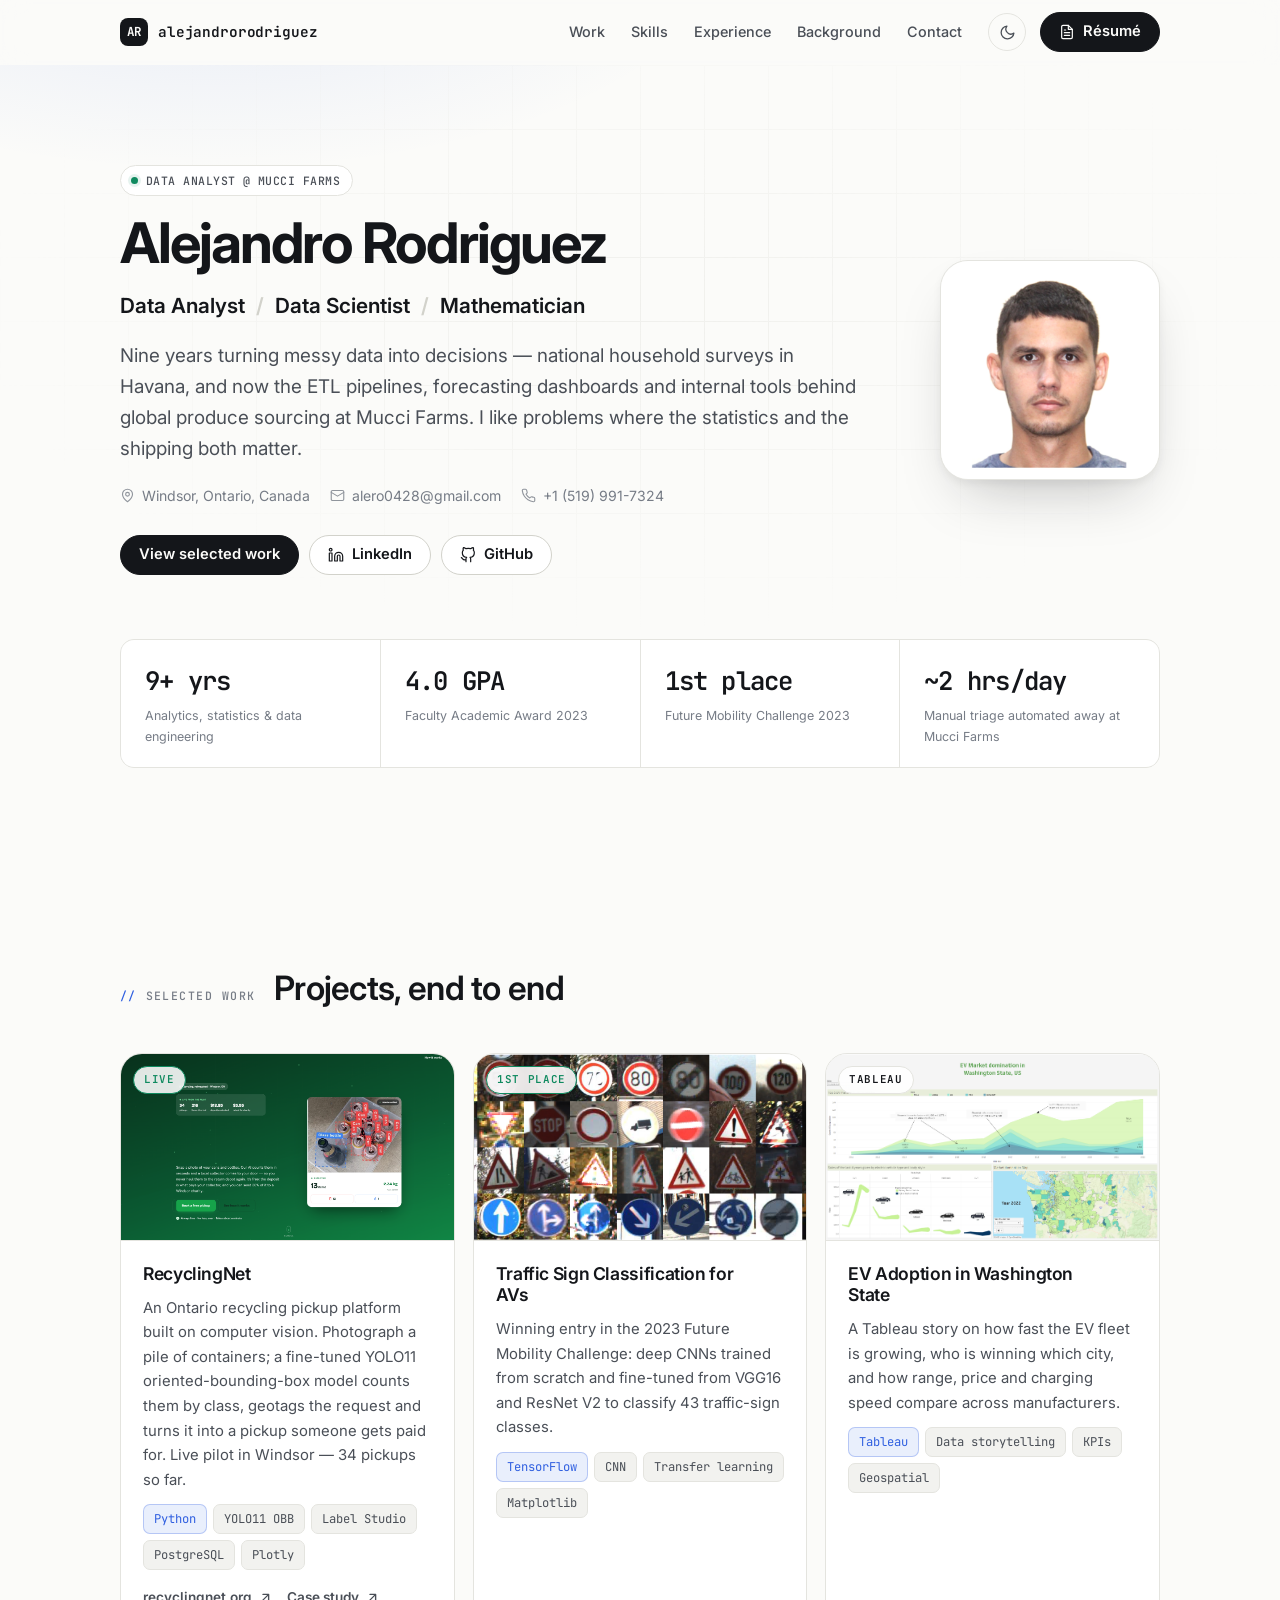
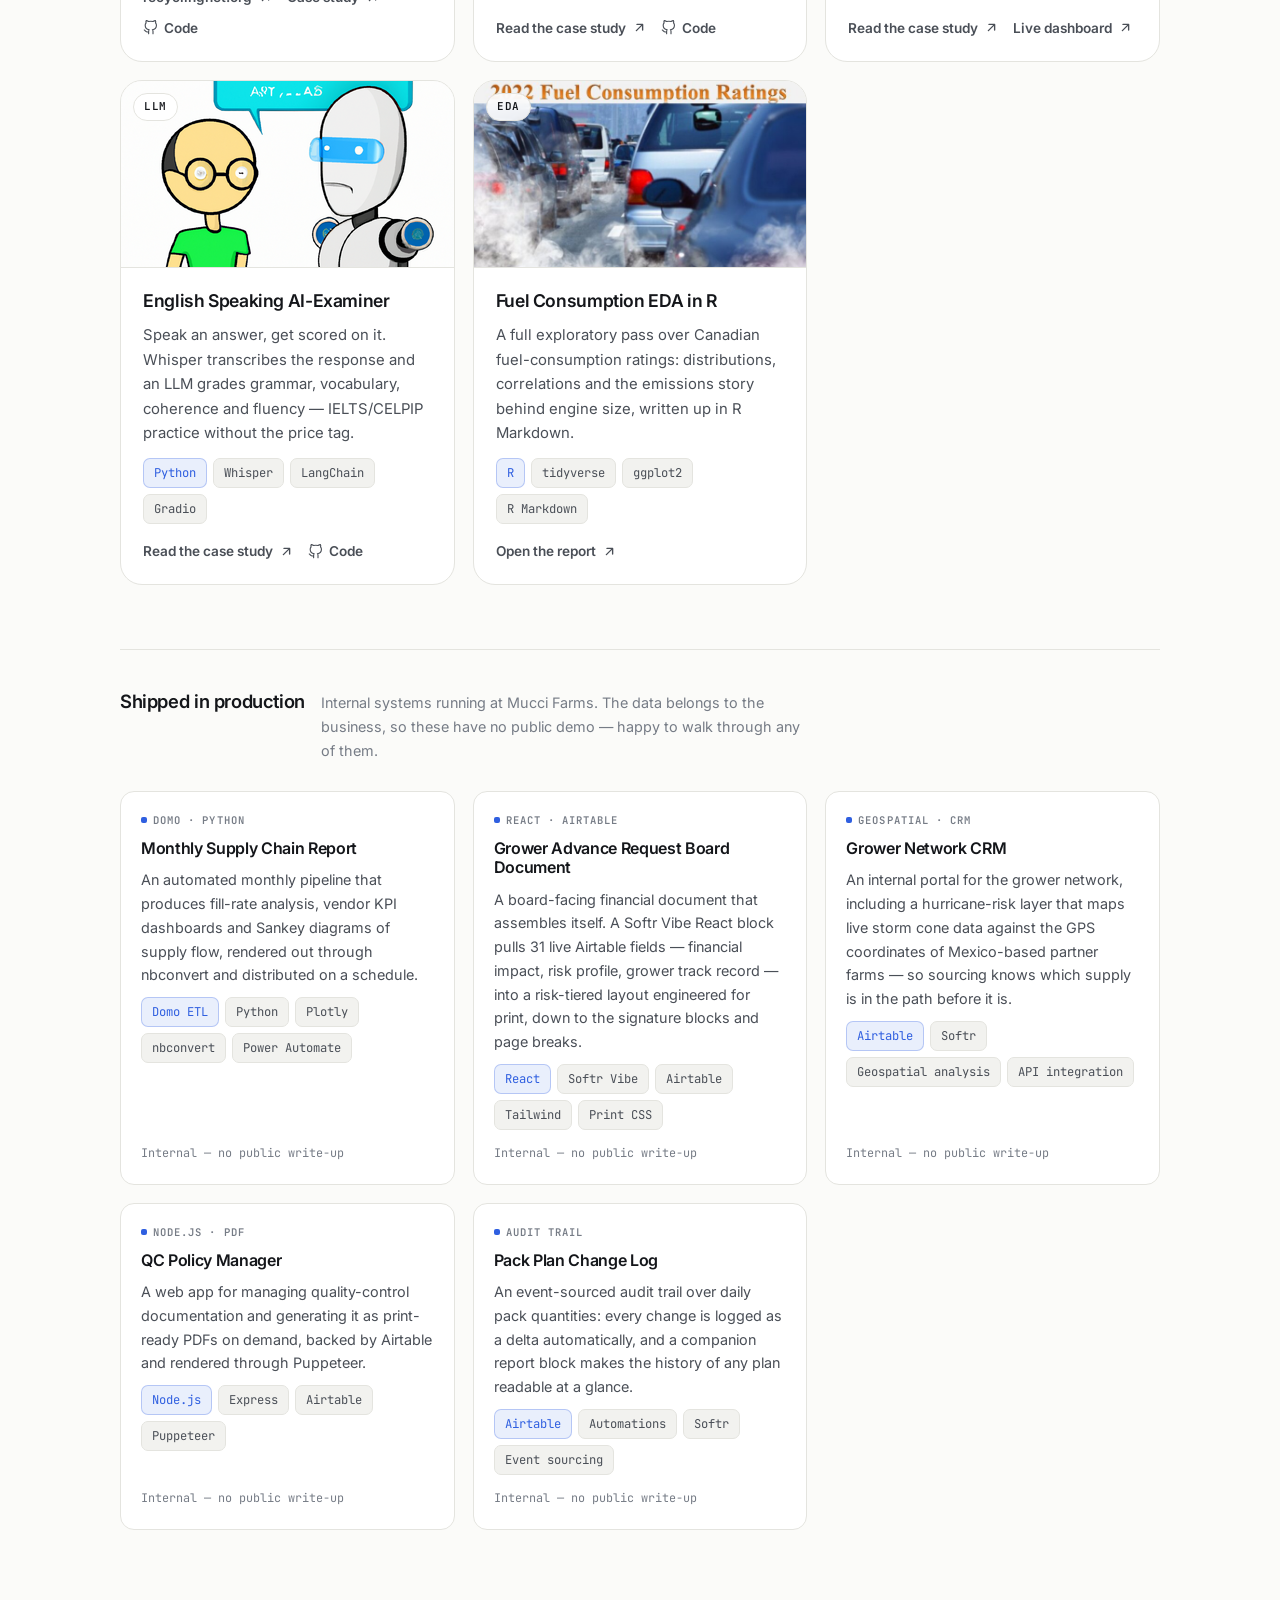
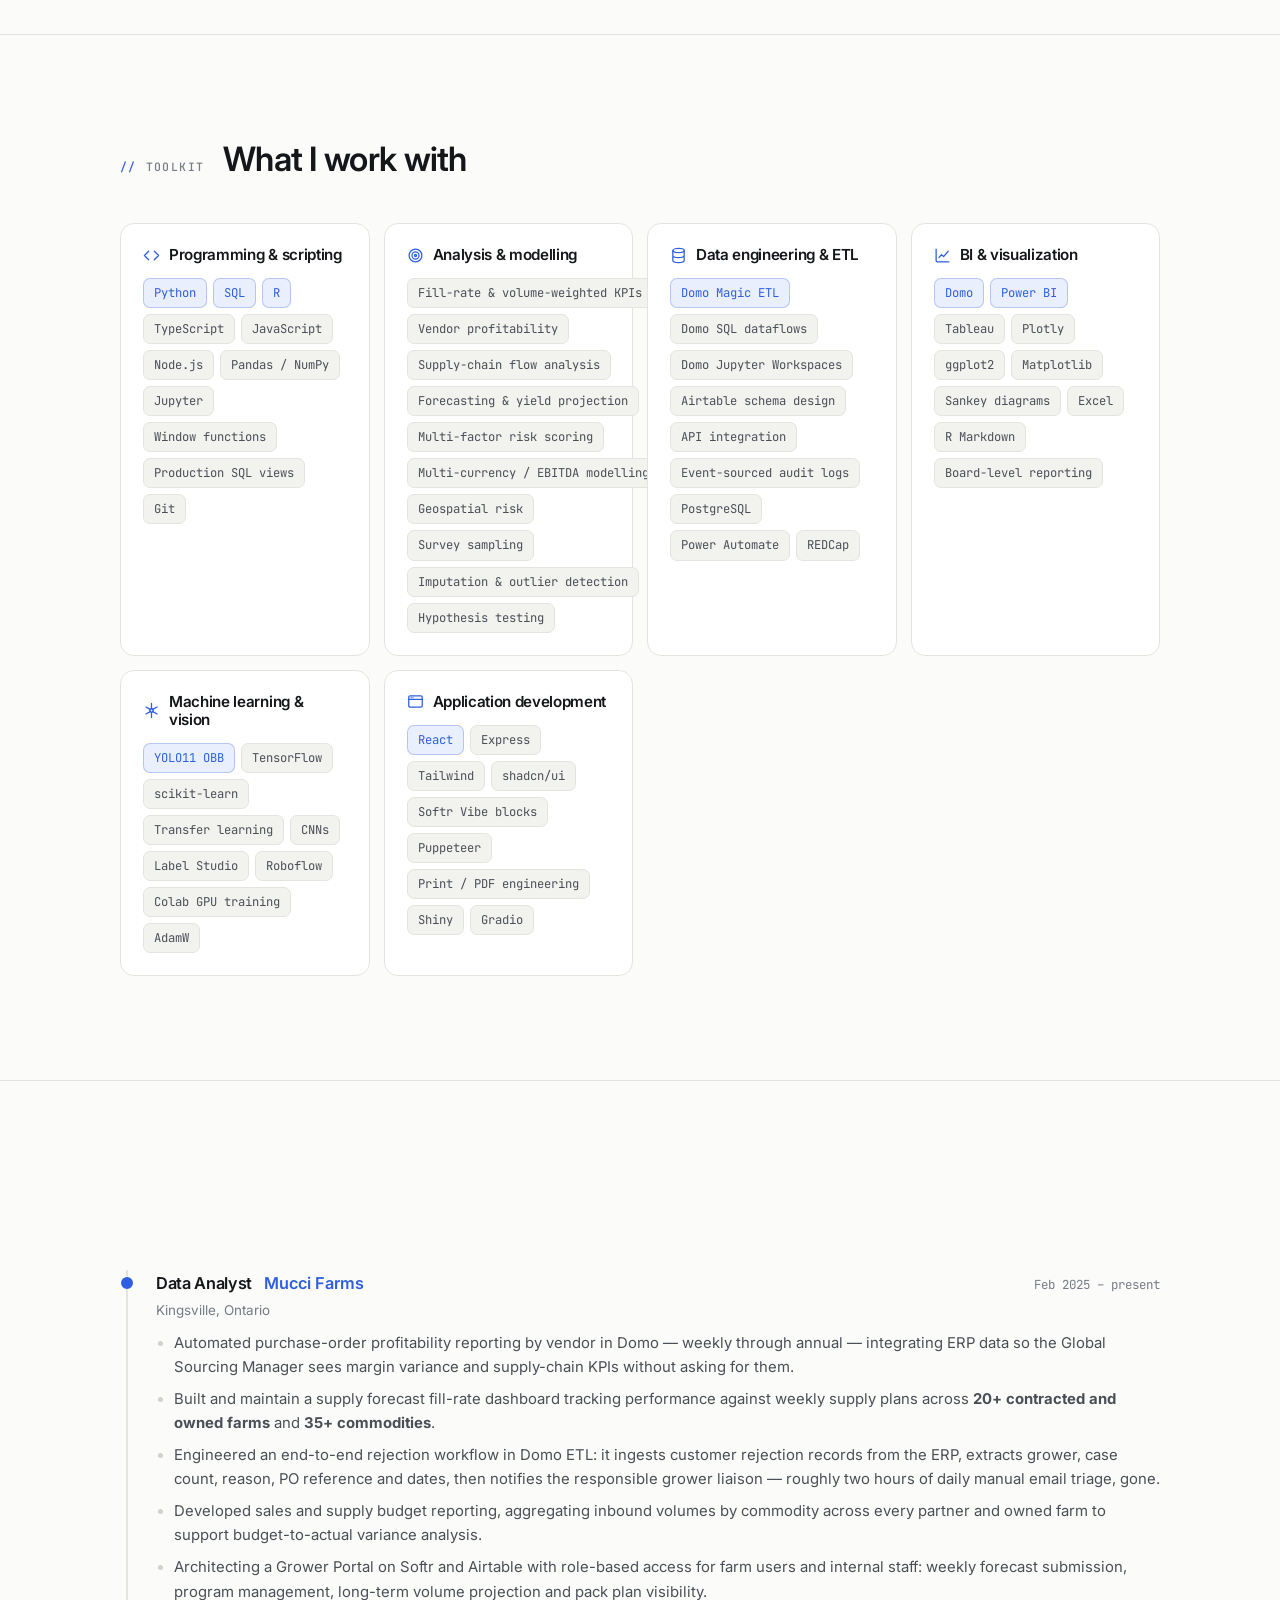
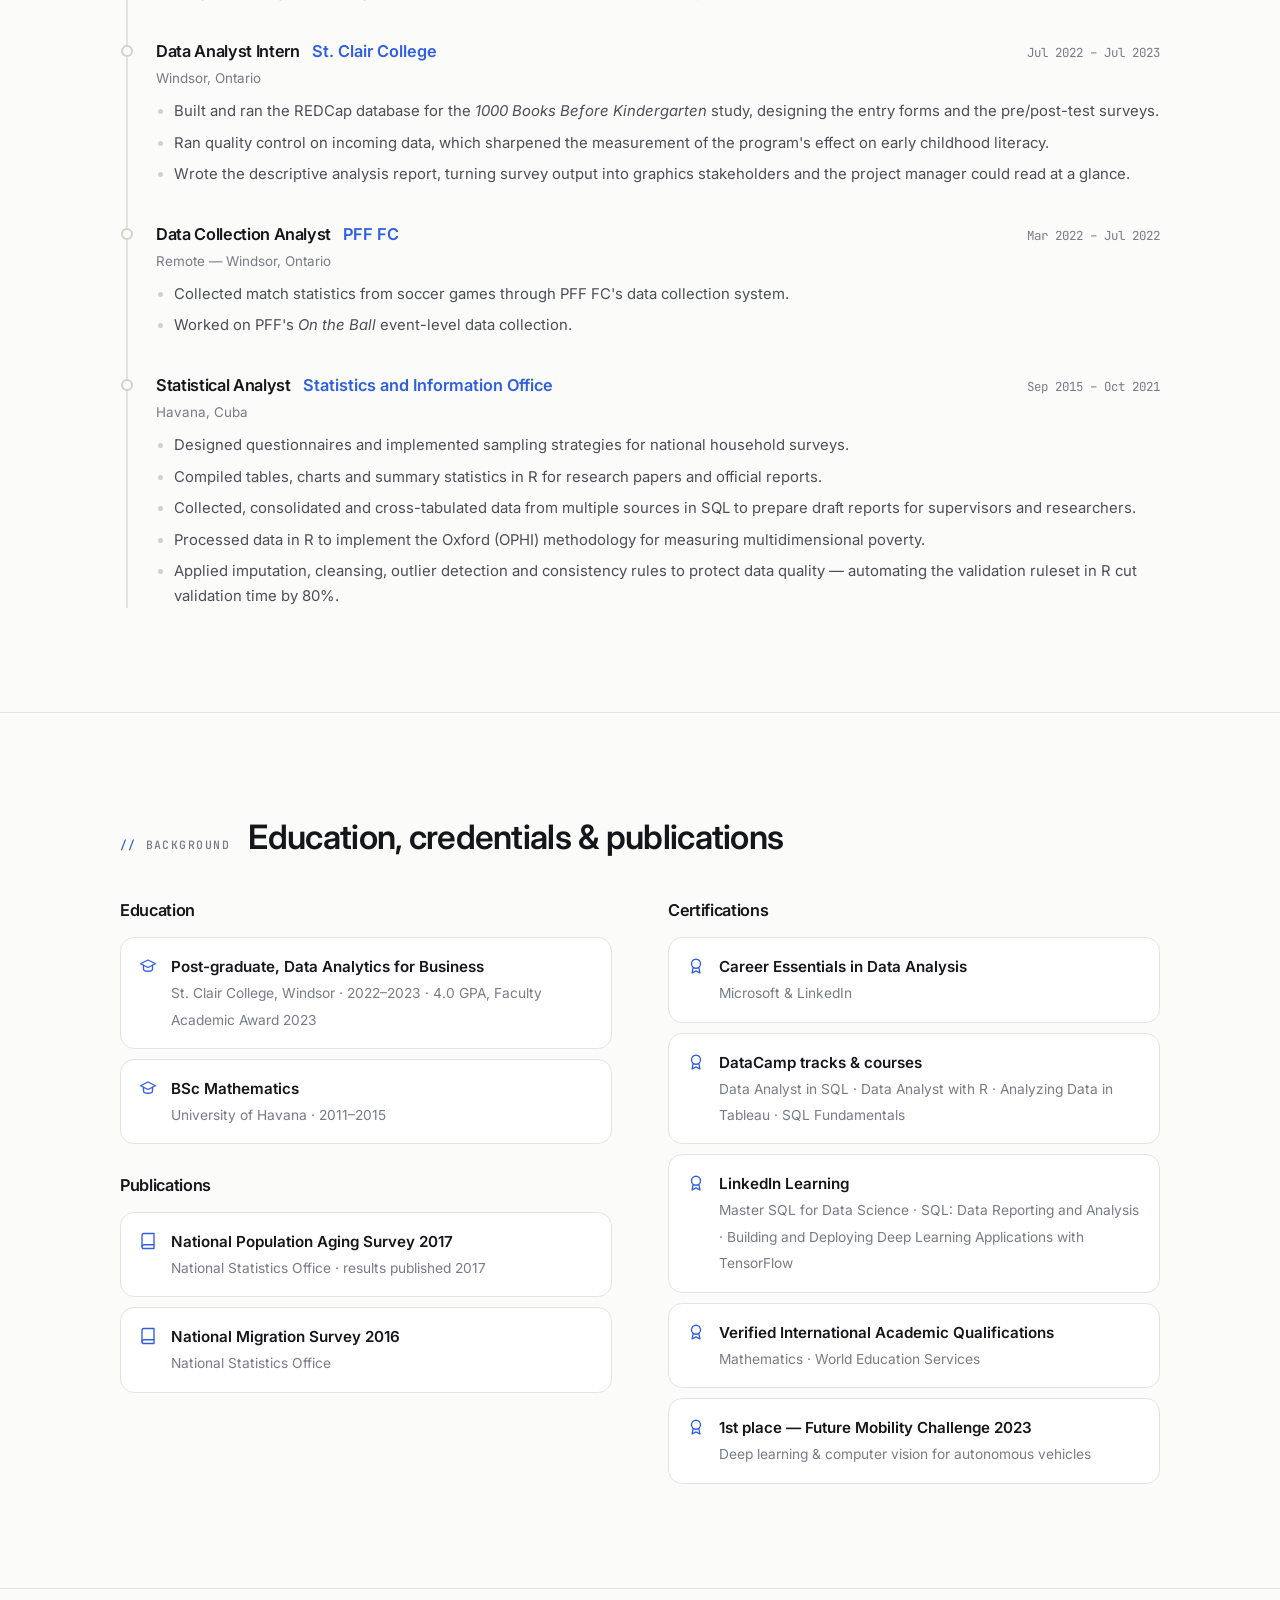
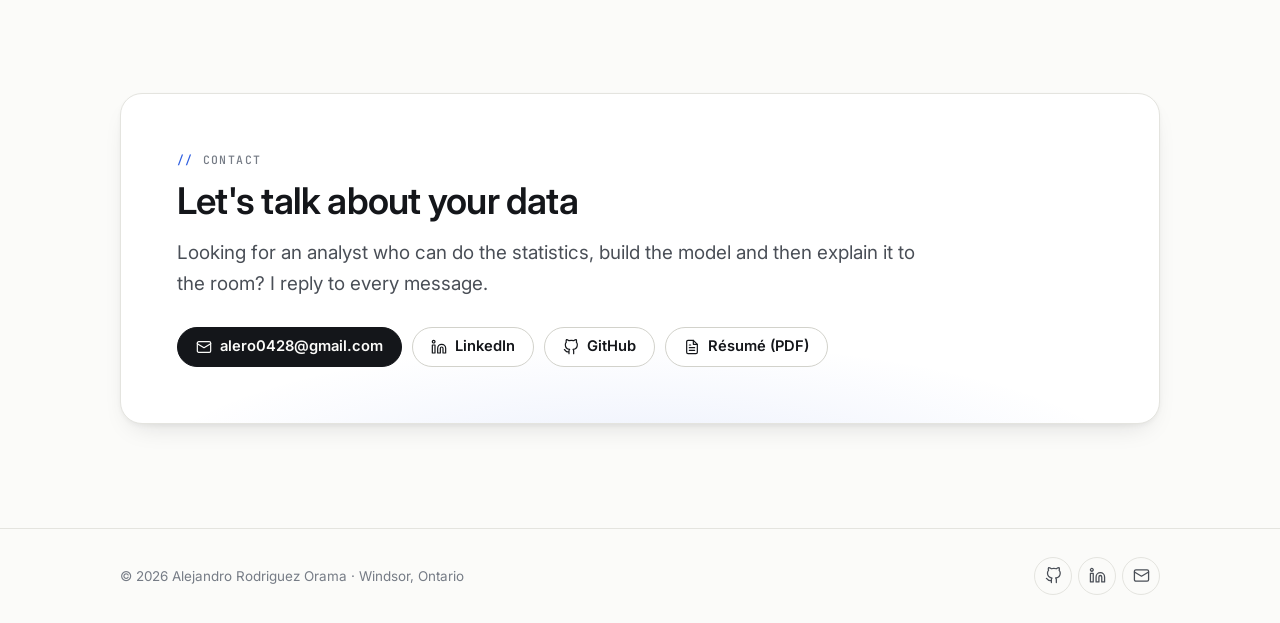
==== commit b0a486dc: "Show the live RecyclingNet product and drop unused template files RecyclingNet: - Replace the capsto" ====
--- a/index.html
+++ b/index.html
@@ -159,7 +159,7 @@
         <!-- RecyclingNet -->
         <article class="card reveal">
           <div class="card-media">
-            <img src="images/3.%20Dashboard%20tab.png" alt="Dashboard tab of the recycling collection app" loading="lazy" decoding="async" width="1200" height="675" />
+            <img src="images/1.%20Home%20Page.png" alt="RecyclingNet home page showing the AI detecting cans and a glass bottle with oriented bounding boxes" loading="lazy" decoding="async" width="1200" height="675" />
             <span class="badge badge-win">Live</span>
           </div>
           <div class="card-body">
@@ -169,7 +169,7 @@
             <p>
               An Ontario recycling pickup platform built on computer vision. Photograph a pile of containers;
               a fine-tuned YOLO11 oriented-bounding-box model counts them by class, geotags the request and
-              turns it into a pickup someone can profit from.
+              turns it into a pickup someone gets paid for. Live pilot in Windsor &mdash; 34 pickups so far.
             </p>
             <div class="chips">
               <span class="chip chip-accent">Python</span>
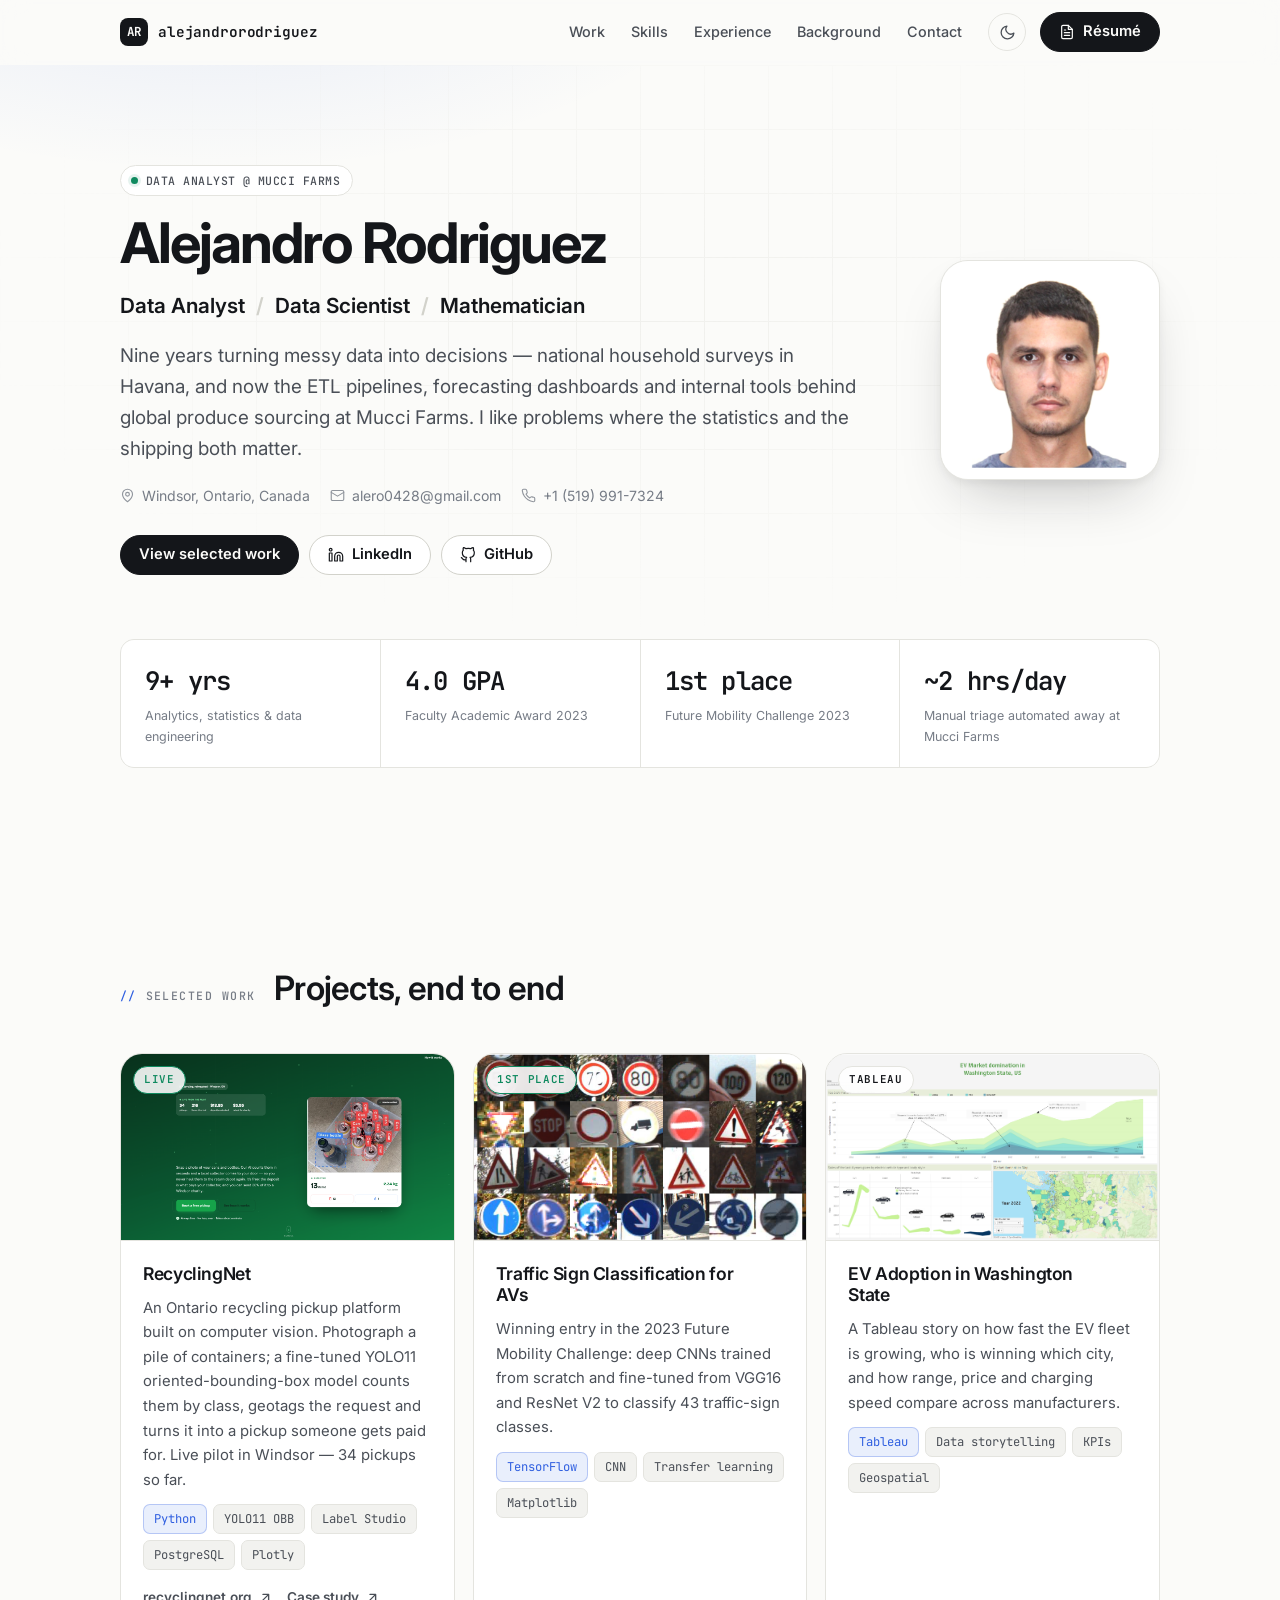
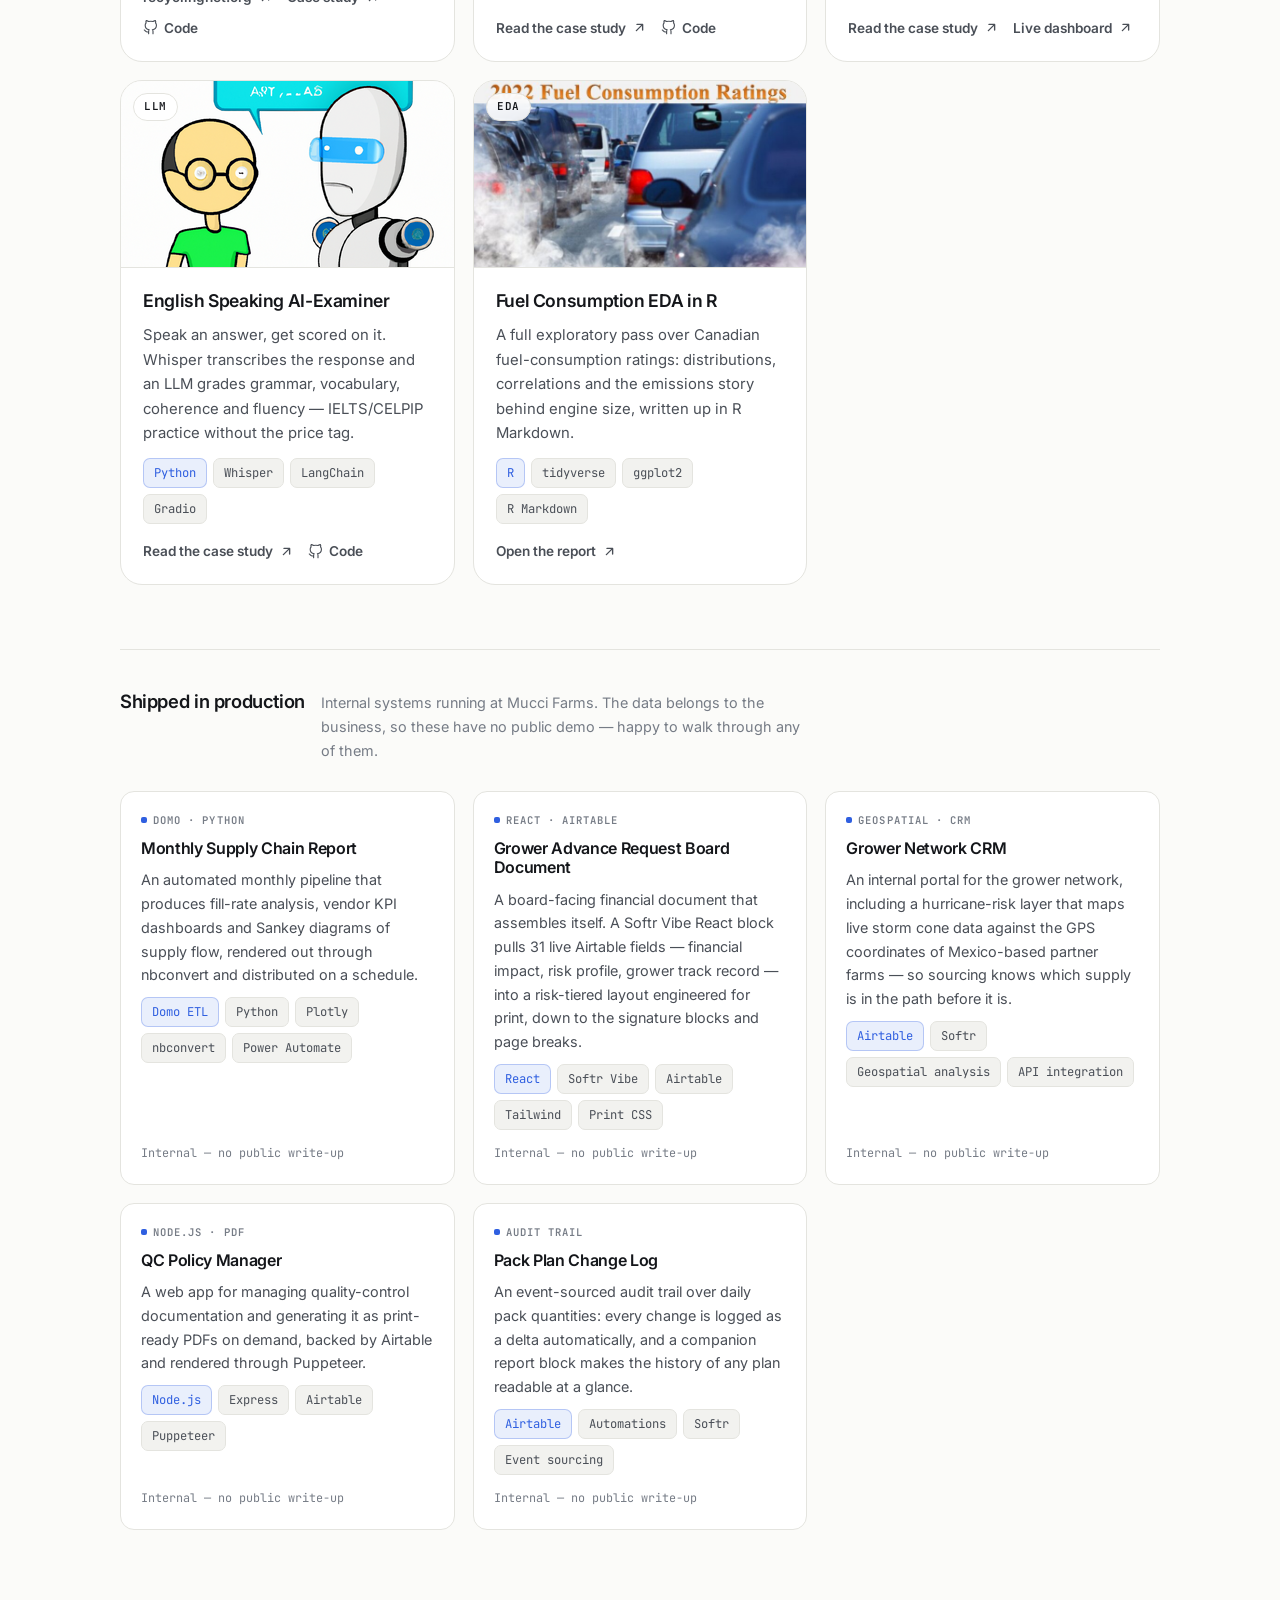
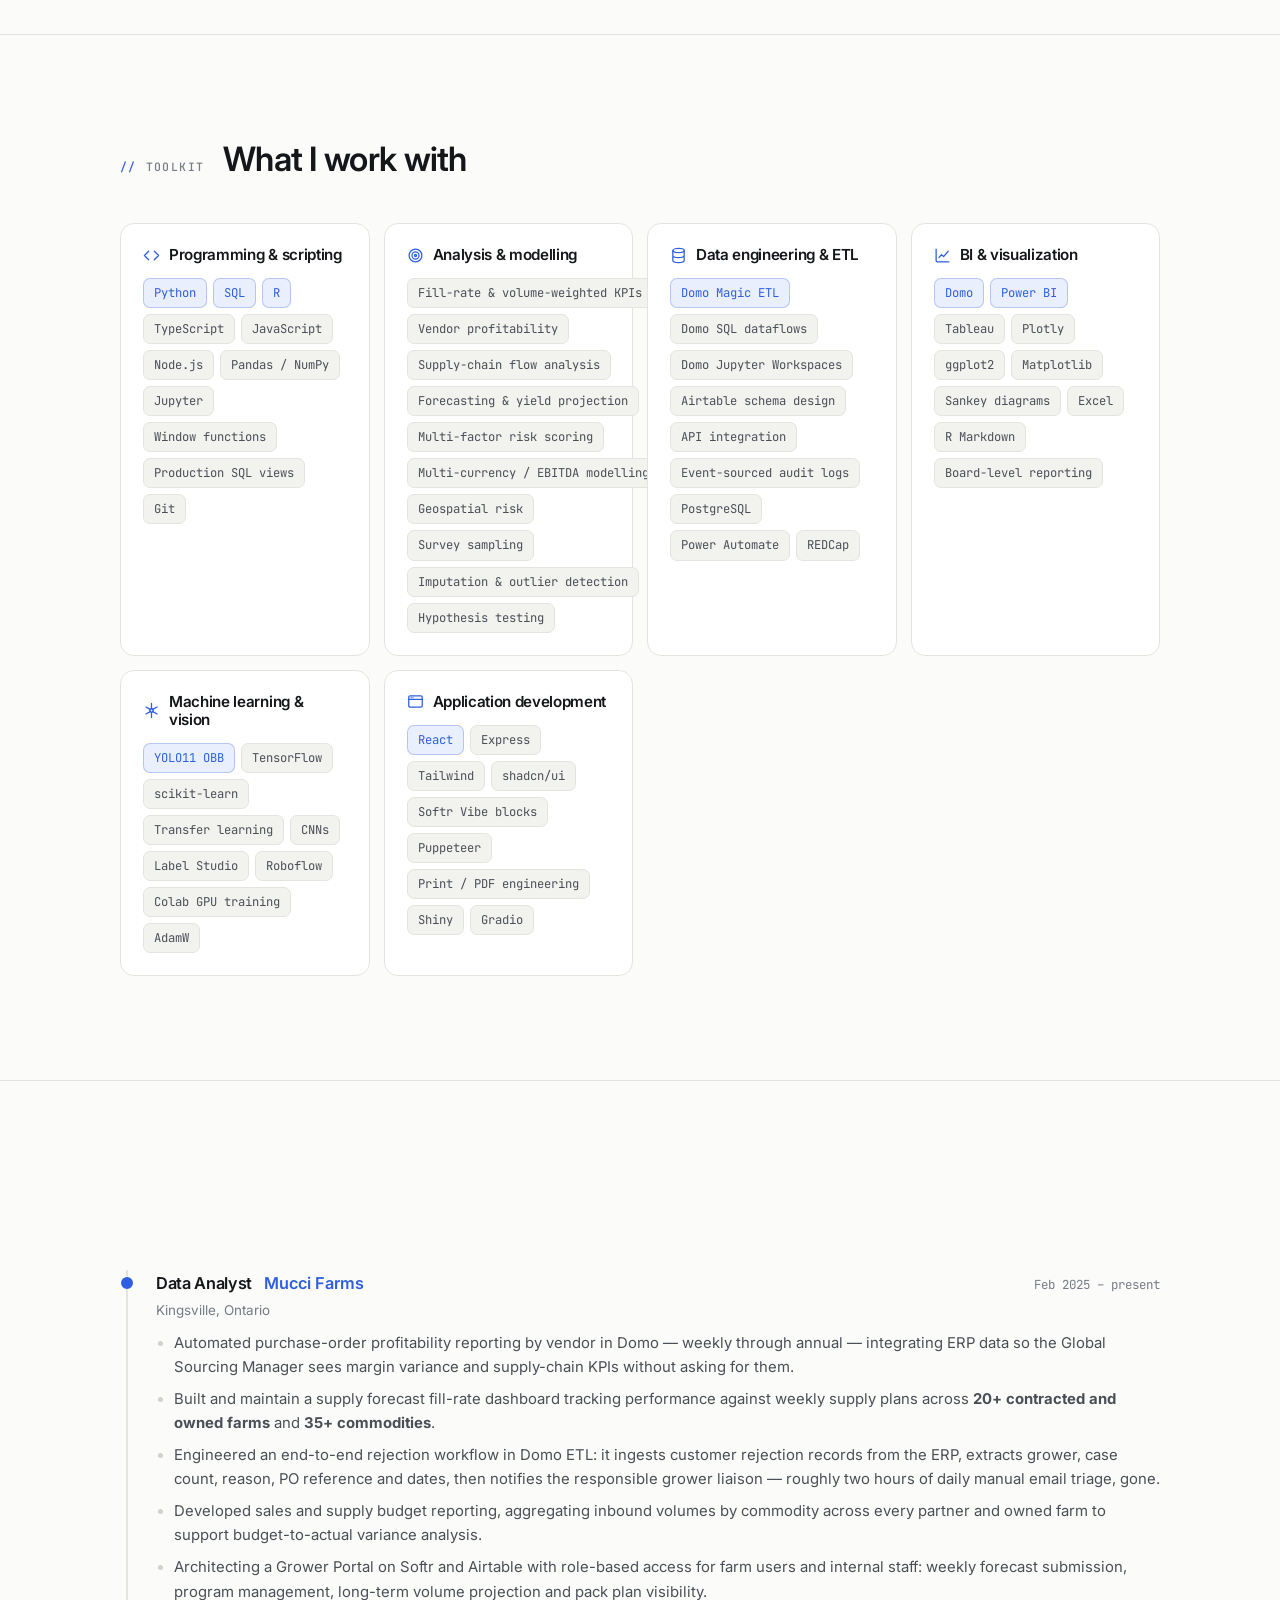
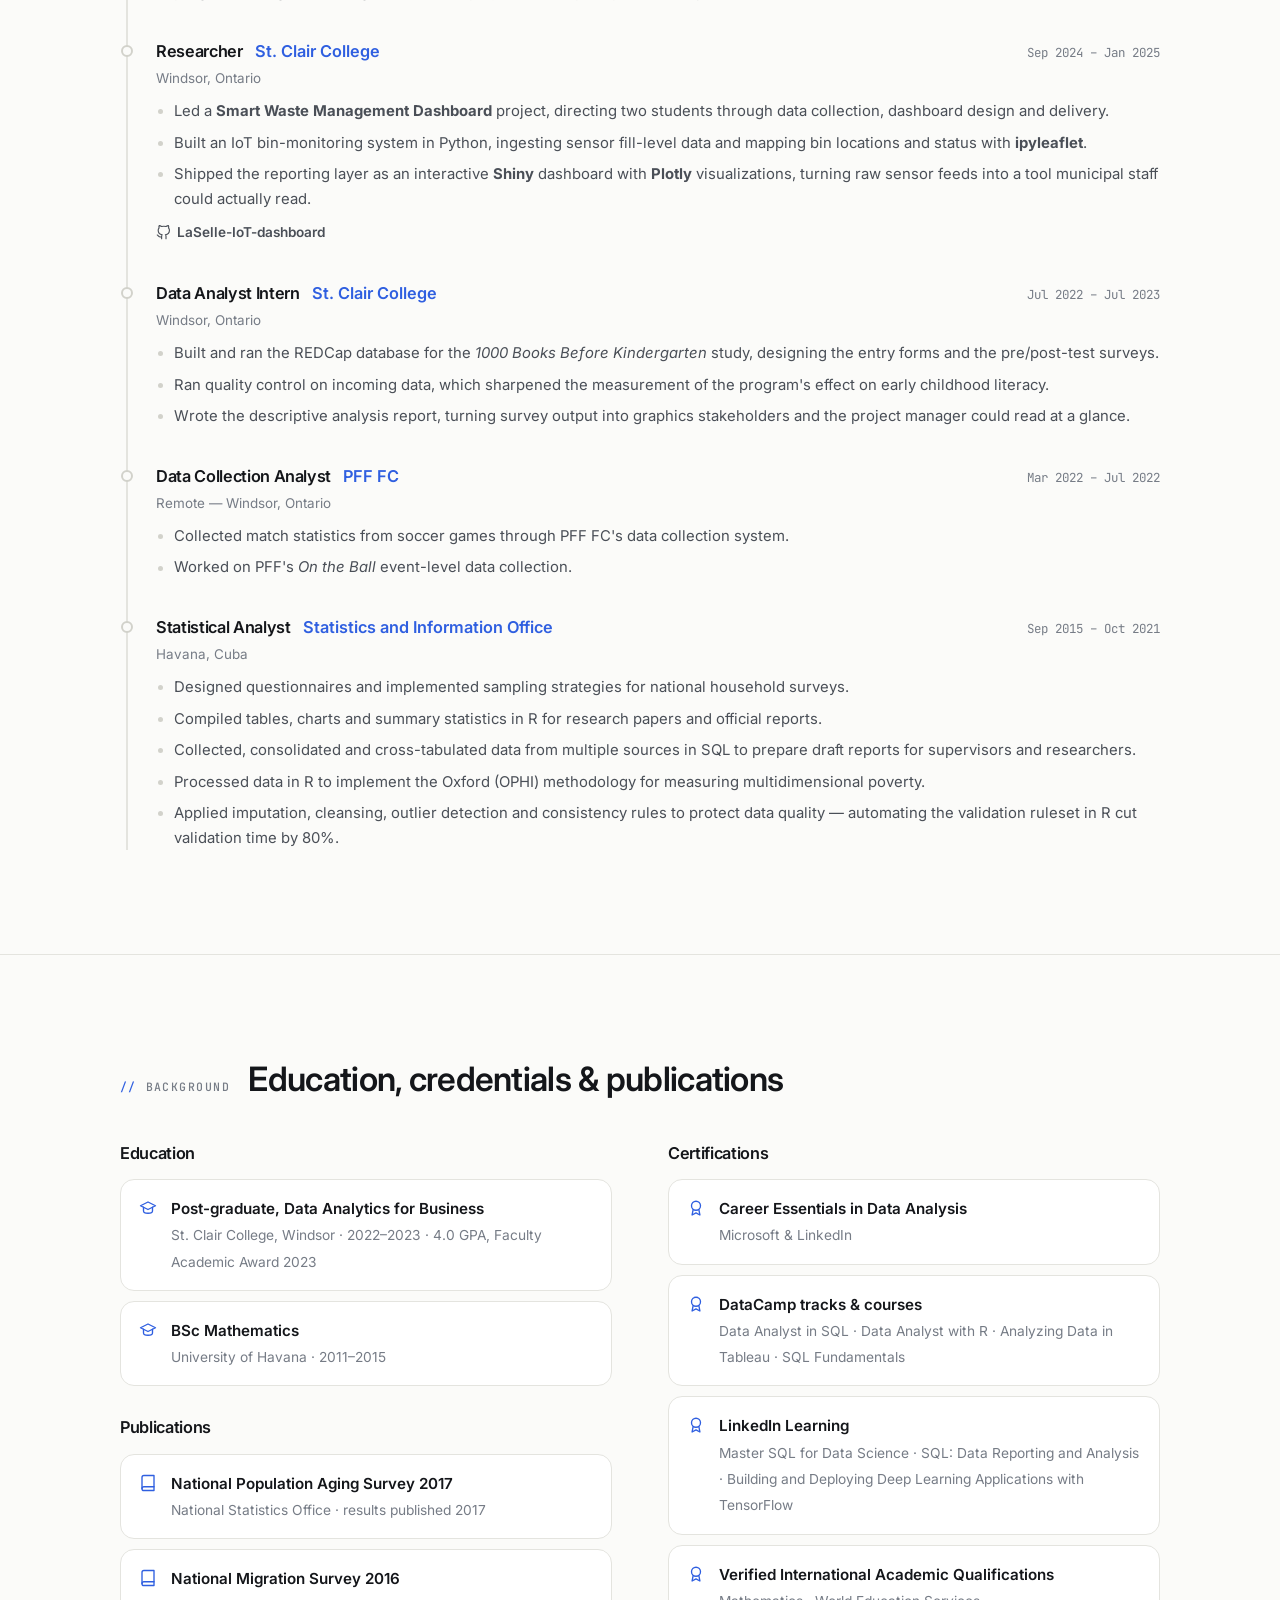
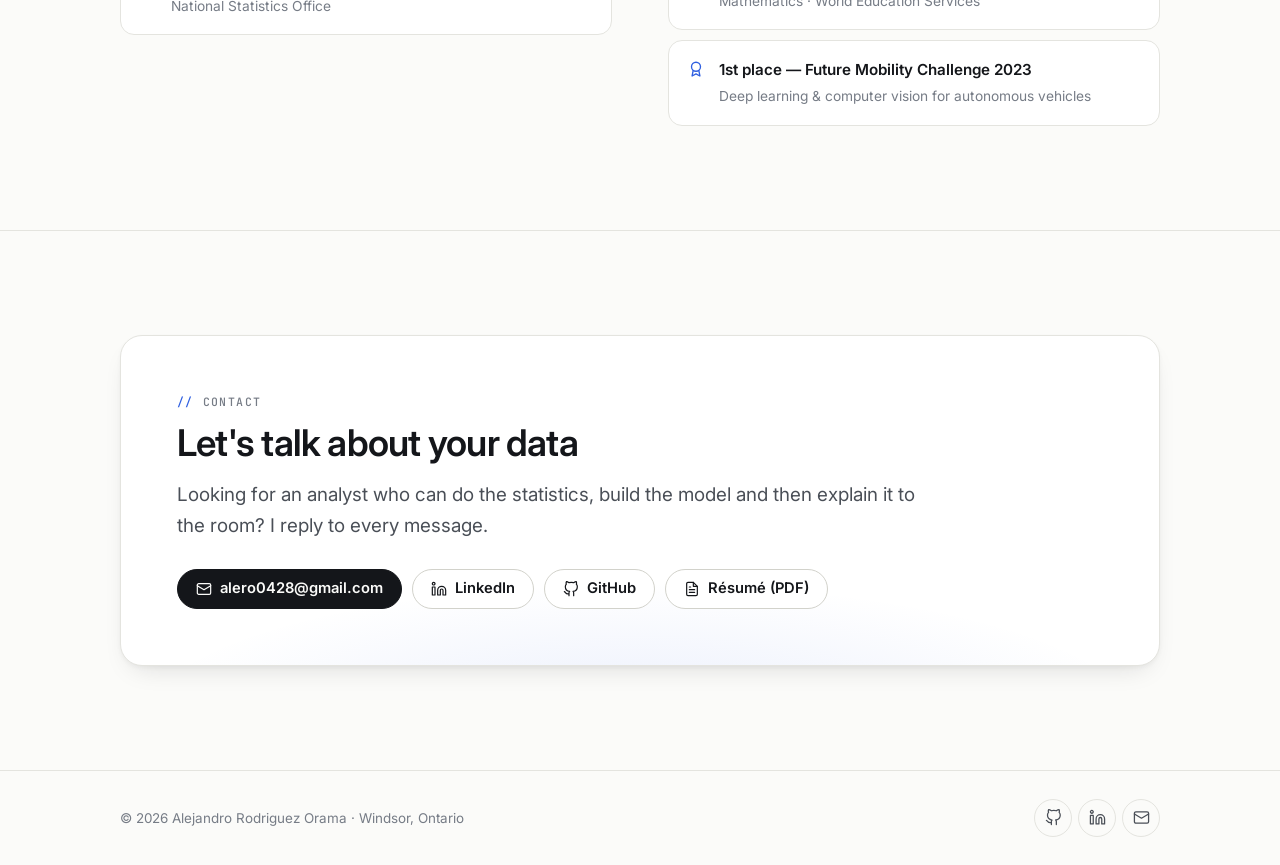
==== commit ca0567b2: "Add missing Researcher role at St. Clair College (Sep 2024 - Jan 2025) Fills the gap in the experien" ====
--- a/index.html
+++ b/index.html
@@ -512,6 +512,23 @@
             <li>Developed sales and supply budget reporting, aggregating inbound volumes by commodity across every partner and owned farm to support budget-to-actual variance analysis.</li>
             <li>Architecting a Grower Portal on Softr and Airtable with role-based access for farm users and internal staff: weekly forecast submission, program management, long-term volume projection and pack plan visibility.</li>
           </ul>
+        </div>
+
+        <div class="tl-item reveal">
+          <div class="tl-top">
+            <h3>Researcher</h3>
+            <span class="tl-org">St. Clair College</span>
+            <span class="tl-when">Sep 2024 &ndash; Jan 2025</span>
+          </div>
+          <p class="tl-where">Windsor, Ontario</p>
+          <ul class="tl-points">
+            <li>Led a <strong>Smart Waste Management Dashboard</strong> project, directing two students through data collection, dashboard design and delivery.</li>
+            <li>Built an IoT bin-monitoring system in Python, ingesting sensor fill-level data and mapping bin locations and status with <strong>ipyleaflet</strong>.</li>
+            <li>Shipped the reporting layer as an interactive <strong>Shiny</strong> dashboard with <strong>Plotly</strong> visualizations, turning raw sensor feeds into a tool municipal staff could actually read.</li>
+          </ul>
+          <p class="tl-where" style="margin-top:10px">
+            <a class="card-link" href="https://github.com/arol9204/LaSelle-IoT-dashboard" target="_blank" rel="noopener"><svg aria-hidden="true"><use href="#i-github"/></svg> LaSelle-IoT-dashboard</a>
+          </p>
         </div>
 
         <div class="tl-item reveal">
